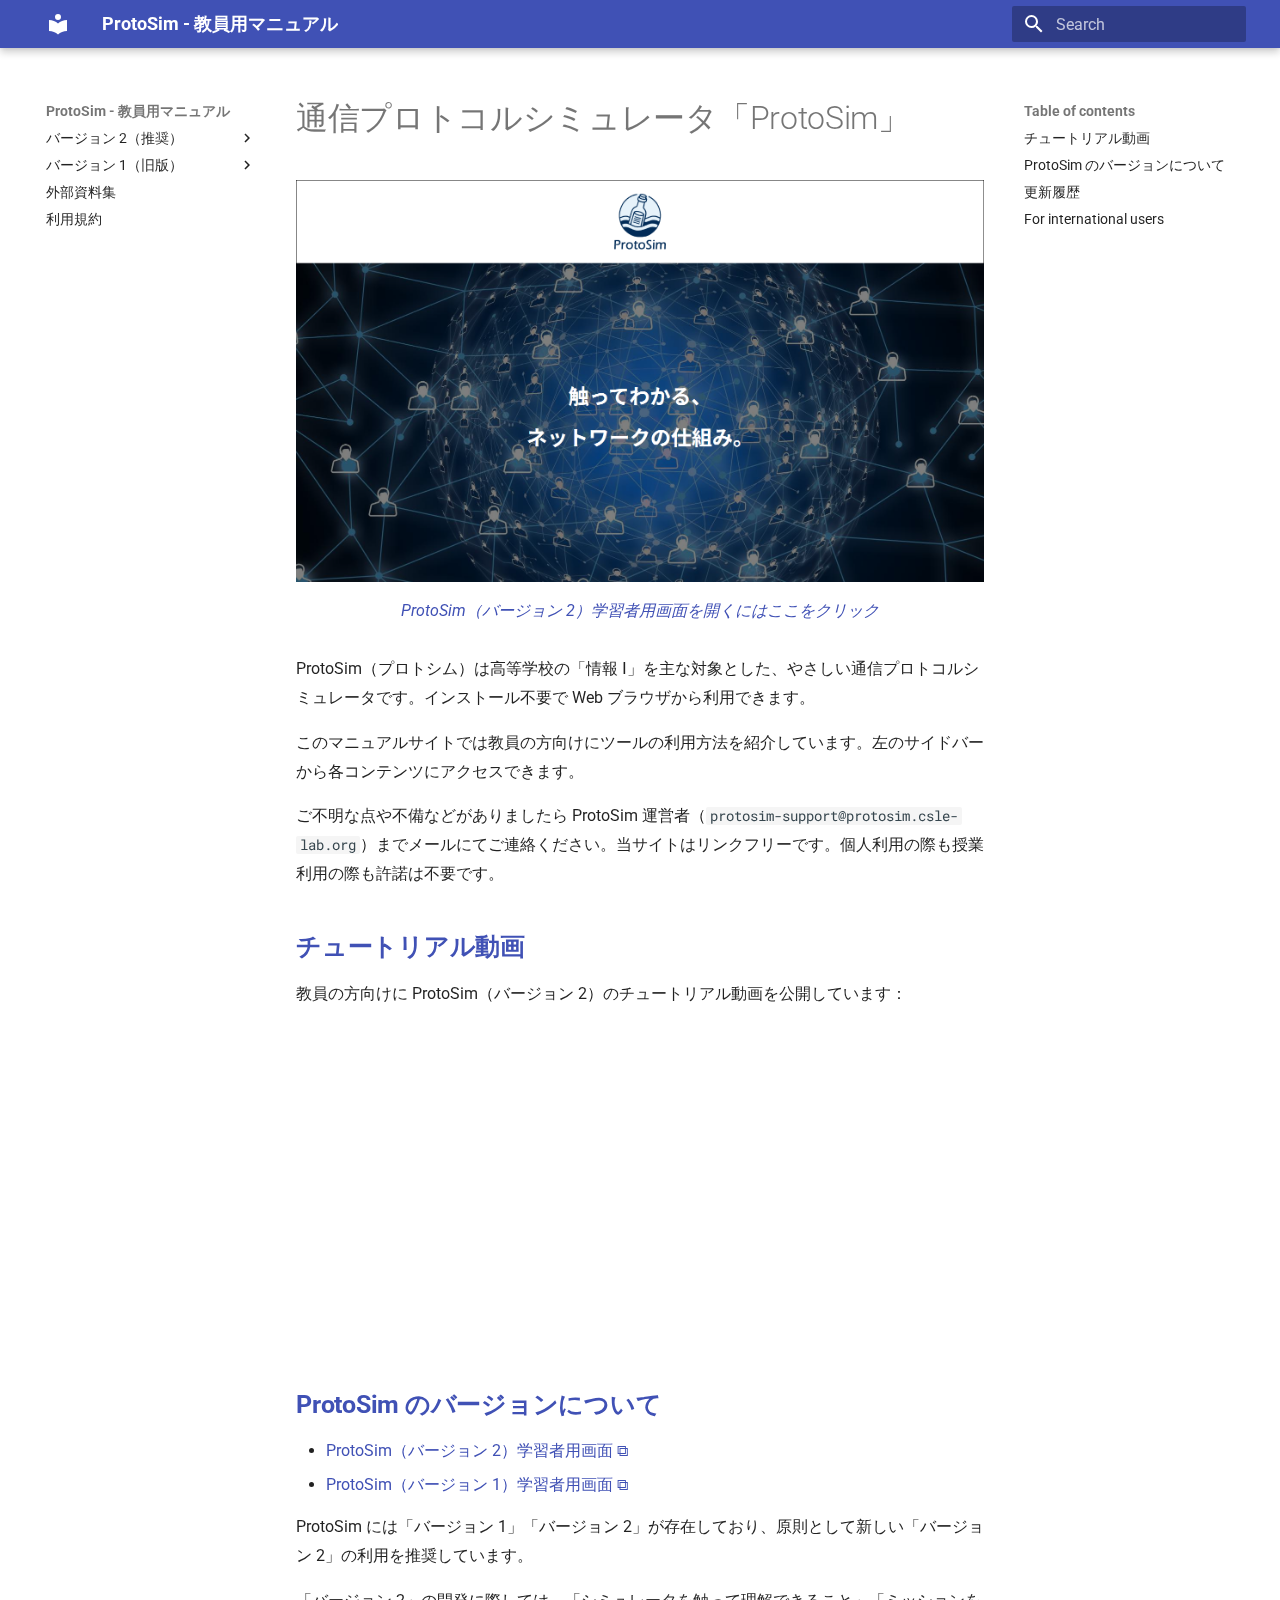
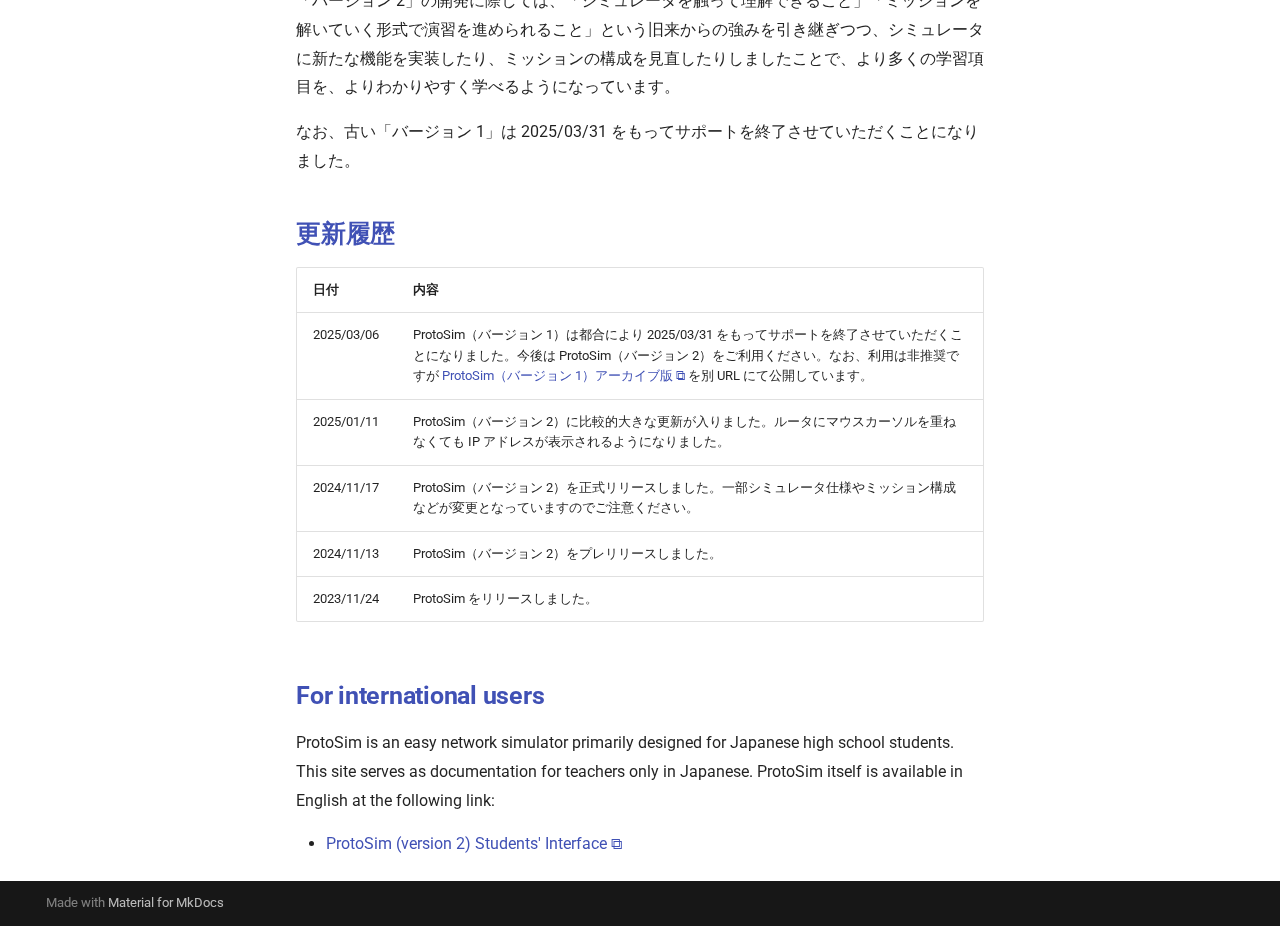
==== index.html @ 4dfe9c63 "deploy: 3a250bc74077a97621abd88cabe1402d2c75d0f8" ====
<!doctype html>
<html lang="en" class="no-js">
  <head>
    
      <meta charset="utf-8">
      <meta name="viewport" content="width=device-width,initial-scale=1">
      
      
      
      
      
      
      <link rel="icon" href="favicon.ico">
      <meta name="generator" content="mkdocs-1.6.1, mkdocs-material-9.6.7">
    
    
      
        <title>ProtoSim - 教員用マニュアル</title>
      
    
    
      <link rel="stylesheet" href="assets/stylesheets/main.8608ea7d.min.css">
      
      


    
    
      
    
    
      
        
        
        <link rel="preconnect" href="https://fonts.gstatic.com" crossorigin>
        <link rel="stylesheet" href="https://fonts.googleapis.com/css?family=Roboto:300,300i,400,400i,700,700i%7CRoboto+Mono:400,400i,700,700i&display=fallback">
        <style>:root{--md-text-font:"Roboto";--md-code-font:"Roboto Mono"}</style>
      
    
    
      <link rel="stylesheet" href="css/extra.css">
    
    <script>__md_scope=new URL(".",location),__md_hash=e=>[...e].reduce(((e,_)=>(e<<5)-e+_.charCodeAt(0)),0),__md_get=(e,_=localStorage,t=__md_scope)=>JSON.parse(_.getItem(t.pathname+"."+e)),__md_set=(e,_,t=localStorage,a=__md_scope)=>{try{t.setItem(a.pathname+"."+e,JSON.stringify(_))}catch(e){}}</script>
    
      
  


  
  

<script id="__analytics">function __md_analytics(){function e(){dataLayer.push(arguments)}window.dataLayer=window.dataLayer||[],e("js",new Date),e("config","G-8679316902"),document.addEventListener("DOMContentLoaded",(function(){document.forms.search&&document.forms.search.query.addEventListener("blur",(function(){this.value&&e("event","search",{search_term:this.value})}));document$.subscribe((function(){var t=document.forms.feedback;if(void 0!==t)for(var a of t.querySelectorAll("[type=submit]"))a.addEventListener("click",(function(a){a.preventDefault();var n=document.location.pathname,d=this.getAttribute("data-md-value");e("event","feedback",{page:n,data:d}),t.firstElementChild.disabled=!0;var r=t.querySelector(".md-feedback__note [data-md-value='"+d+"']");r&&(r.hidden=!1)})),t.hidden=!1})),location$.subscribe((function(t){e("config","G-8679316902",{page_path:t.pathname})}))}));var t=document.createElement("script");t.async=!0,t.src="https://www.googletagmanager.com/gtag/js?id=G-8679316902",document.getElementById("__analytics").insertAdjacentElement("afterEnd",t)}</script>
  
    <script>"undefined"!=typeof __md_analytics&&__md_analytics()</script>
  

    
    
    
  </head>
  
  
    <body dir="ltr">
  
    
    <input class="md-toggle" data-md-toggle="drawer" type="checkbox" id="__drawer" autocomplete="off">
    <input class="md-toggle" data-md-toggle="search" type="checkbox" id="__search" autocomplete="off">
    <label class="md-overlay" for="__drawer"></label>
    <div data-md-component="skip">
      
        
        <a href="#protosim" class="md-skip">
          Skip to content
        </a>
      
    </div>
    <div data-md-component="announce">
      
    </div>
    
    
      

  

<header class="md-header md-header--shadow" data-md-component="header">
  <nav class="md-header__inner md-grid" aria-label="Header">
    <a href="." title="ProtoSim - 教員用マニュアル" class="md-header__button md-logo" aria-label="ProtoSim - 教員用マニュアル" data-md-component="logo">
      
  
  <svg xmlns="http://www.w3.org/2000/svg" viewBox="0 0 24 24"><path d="M12 8a3 3 0 0 0 3-3 3 3 0 0 0-3-3 3 3 0 0 0-3 3 3 3 0 0 0 3 3m0 3.54C9.64 9.35 6.5 8 3 8v11c3.5 0 6.64 1.35 9 3.54 2.36-2.19 5.5-3.54 9-3.54V8c-3.5 0-6.64 1.35-9 3.54"/></svg>

    </a>
    <label class="md-header__button md-icon" for="__drawer">
      
      <svg xmlns="http://www.w3.org/2000/svg" viewBox="0 0 24 24"><path d="M3 6h18v2H3zm0 5h18v2H3zm0 5h18v2H3z"/></svg>
    </label>
    <div class="md-header__title" data-md-component="header-title">
      <div class="md-header__ellipsis">
        <div class="md-header__topic">
          <span class="md-ellipsis">
            ProtoSim - 教員用マニュアル
          </span>
        </div>
        <div class="md-header__topic" data-md-component="header-topic">
          <span class="md-ellipsis">
            
              通信プロトコルシミュレータ「ProtoSim」
            
          </span>
        </div>
      </div>
    </div>
    
    
      <script>var palette=__md_get("__palette");if(palette&&palette.color){if("(prefers-color-scheme)"===palette.color.media){var media=matchMedia("(prefers-color-scheme: light)"),input=document.querySelector(media.matches?"[data-md-color-media='(prefers-color-scheme: light)']":"[data-md-color-media='(prefers-color-scheme: dark)']");palette.color.media=input.getAttribute("data-md-color-media"),palette.color.scheme=input.getAttribute("data-md-color-scheme"),palette.color.primary=input.getAttribute("data-md-color-primary"),palette.color.accent=input.getAttribute("data-md-color-accent")}for(var[key,value]of Object.entries(palette.color))document.body.setAttribute("data-md-color-"+key,value)}</script>
    
    
    
      <label class="md-header__button md-icon" for="__search">
        
        <svg xmlns="http://www.w3.org/2000/svg" viewBox="0 0 24 24"><path d="M9.5 3A6.5 6.5 0 0 1 16 9.5c0 1.61-.59 3.09-1.56 4.23l.27.27h.79l5 5-1.5 1.5-5-5v-.79l-.27-.27A6.52 6.52 0 0 1 9.5 16 6.5 6.5 0 0 1 3 9.5 6.5 6.5 0 0 1 9.5 3m0 2C7 5 5 7 5 9.5S7 14 9.5 14 14 12 14 9.5 12 5 9.5 5"/></svg>
      </label>
      <div class="md-search" data-md-component="search" role="dialog">
  <label class="md-search__overlay" for="__search"></label>
  <div class="md-search__inner" role="search">
    <form class="md-search__form" name="search">
      <input type="text" class="md-search__input" name="query" aria-label="Search" placeholder="Search" autocapitalize="off" autocorrect="off" autocomplete="off" spellcheck="false" data-md-component="search-query" required>
      <label class="md-search__icon md-icon" for="__search">
        
        <svg xmlns="http://www.w3.org/2000/svg" viewBox="0 0 24 24"><path d="M9.5 3A6.5 6.5 0 0 1 16 9.5c0 1.61-.59 3.09-1.56 4.23l.27.27h.79l5 5-1.5 1.5-5-5v-.79l-.27-.27A6.52 6.52 0 0 1 9.5 16 6.5 6.5 0 0 1 3 9.5 6.5 6.5 0 0 1 9.5 3m0 2C7 5 5 7 5 9.5S7 14 9.5 14 14 12 14 9.5 12 5 9.5 5"/></svg>
        
        <svg xmlns="http://www.w3.org/2000/svg" viewBox="0 0 24 24"><path d="M20 11v2H8l5.5 5.5-1.42 1.42L4.16 12l7.92-7.92L13.5 5.5 8 11z"/></svg>
      </label>
      <nav class="md-search__options" aria-label="Search">
        
        <button type="reset" class="md-search__icon md-icon" title="Clear" aria-label="Clear" tabindex="-1">
          
          <svg xmlns="http://www.w3.org/2000/svg" viewBox="0 0 24 24"><path d="M19 6.41 17.59 5 12 10.59 6.41 5 5 6.41 10.59 12 5 17.59 6.41 19 12 13.41 17.59 19 19 17.59 13.41 12z"/></svg>
        </button>
      </nav>
      
    </form>
    <div class="md-search__output">
      <div class="md-search__scrollwrap" tabindex="0" data-md-scrollfix>
        <div class="md-search-result" data-md-component="search-result">
          <div class="md-search-result__meta">
            Initializing search
          </div>
          <ol class="md-search-result__list" role="presentation"></ol>
        </div>
      </div>
    </div>
  </div>
</div>
    
    
  </nav>
  
</header>
    
    <div class="md-container" data-md-component="container">
      
      
        
          
        
      
      <main class="md-main" data-md-component="main">
        <div class="md-main__inner md-grid">
          
            
              
              <div class="md-sidebar md-sidebar--primary" data-md-component="sidebar" data-md-type="navigation" >
                <div class="md-sidebar__scrollwrap">
                  <div class="md-sidebar__inner">
                    



<nav class="md-nav md-nav--primary" aria-label="Navigation" data-md-level="0">
  <label class="md-nav__title" for="__drawer">
    <a href="." title="ProtoSim - 教員用マニュアル" class="md-nav__button md-logo" aria-label="ProtoSim - 教員用マニュアル" data-md-component="logo">
      
  
  <svg xmlns="http://www.w3.org/2000/svg" viewBox="0 0 24 24"><path d="M12 8a3 3 0 0 0 3-3 3 3 0 0 0-3-3 3 3 0 0 0-3 3 3 3 0 0 0 3 3m0 3.54C9.64 9.35 6.5 8 3 8v11c3.5 0 6.64 1.35 9 3.54 2.36-2.19 5.5-3.54 9-3.54V8c-3.5 0-6.64 1.35-9 3.54"/></svg>

    </a>
    ProtoSim - 教員用マニュアル
  </label>
  
  <ul class="md-nav__list" data-md-scrollfix>
    
      
      
  
  
  
  
    
    
    
    
    <li class="md-nav__item md-nav__item--nested">
      
        
        
        <input class="md-nav__toggle md-toggle " type="checkbox" id="__nav_1" >
        
          
          <label class="md-nav__link" for="__nav_1" id="__nav_1_label" tabindex="0">
            
  
  <span class="md-ellipsis">
    バージョン 2（推奨）
    
  </span>
  

            <span class="md-nav__icon md-icon"></span>
          </label>
        
        <nav class="md-nav" data-md-level="1" aria-labelledby="__nav_1_label" aria-expanded="false">
          <label class="md-nav__title" for="__nav_1">
            <span class="md-nav__icon md-icon"></span>
            バージョン 2（推奨）
          </label>
          <ul class="md-nav__list" data-md-scrollfix>
            
              
                
  
  
  
  
    <li class="md-nav__item">
      <a href="v2/overall/" class="md-nav__link">
        
  
  <span class="md-ellipsis">
    ProtoSim（バージョン 2）とは
    
  </span>
  

      </a>
    </li>
  

              
            
              
                
  
  
  
  
    <li class="md-nav__item">
      <a href="v2/model/" class="md-nav__link">
        
  
  <span class="md-ellipsis">
    授業モデル
    
  </span>
  

      </a>
    </li>
  

              
            
              
                
  
  
  
  
    <li class="md-nav__item">
      <a href="v2/tutorial-all/" class="md-nav__link">
        
  
  <span class="md-ellipsis">
    「完全版」
    
  </span>
  

      </a>
    </li>
  

              
            
              
                
  
  
  
  
    <li class="md-nav__item">
      <a href="v2/tutorial-additional/" class="md-nav__link">
        
  
  <span class="md-ellipsis">
    「完全版 <追加ミッション>」
    
  </span>
  

      </a>
    </li>
  

              
            
          </ul>
        </nav>
      
    </li>
  

    
      
      
  
  
  
  
    
    
    
    
    <li class="md-nav__item md-nav__item--nested">
      
        
        
        <input class="md-nav__toggle md-toggle " type="checkbox" id="__nav_2" >
        
          
          <label class="md-nav__link" for="__nav_2" id="__nav_2_label" tabindex="0">
            
  
  <span class="md-ellipsis">
    バージョン 1（旧版）
    
  </span>
  

            <span class="md-nav__icon md-icon"></span>
          </label>
        
        <nav class="md-nav" data-md-level="1" aria-labelledby="__nav_2_label" aria-expanded="false">
          <label class="md-nav__title" for="__nav_2">
            <span class="md-nav__icon md-icon"></span>
            バージョン 1（旧版）
          </label>
          <ul class="md-nav__list" data-md-scrollfix>
            
              
                
  
  
  
  
    <li class="md-nav__item">
      <a href="tutorial/" class="md-nav__link">
        
  
  <span class="md-ellipsis">
    教材の構成
    
  </span>
  

      </a>
    </li>
  

              
            
              
                
  
  
  
  
    <li class="md-nav__item">
      <a href="tutorial-basic/" class="md-nav__link">
        
  
  <span class="md-ellipsis">
    基礎編
    
  </span>
  

      </a>
    </li>
  

              
            
              
                
  
  
  
  
    <li class="md-nav__item">
      <a href="tutorial-advanced/" class="md-nav__link">
        
  
  <span class="md-ellipsis">
    発展編
    
  </span>
  

      </a>
    </li>
  

              
            
          </ul>
        </nav>
      
    </li>
  

    
      
      
  
  
  
  
    <li class="md-nav__item">
      <a href="external-materials/" class="md-nav__link">
        
  
  <span class="md-ellipsis">
    外部資料集
    
  </span>
  

      </a>
    </li>
  

    
      
      
  
  
  
  
    <li class="md-nav__item">
      <a href="terms-of-service/" class="md-nav__link">
        
  
  <span class="md-ellipsis">
    利用規約
    
  </span>
  

      </a>
    </li>
  

    
  </ul>
</nav>
                  </div>
                </div>
              </div>
            
            
              
              <div class="md-sidebar md-sidebar--secondary" data-md-component="sidebar" data-md-type="toc" >
                <div class="md-sidebar__scrollwrap">
                  <div class="md-sidebar__inner">
                    

<nav class="md-nav md-nav--secondary" aria-label="Table of contents">
  
  
  
    
  
  
    <label class="md-nav__title" for="__toc">
      <span class="md-nav__icon md-icon"></span>
      Table of contents
    </label>
    <ul class="md-nav__list" data-md-component="toc" data-md-scrollfix>
      
        <li class="md-nav__item">
  <a href="#_1" class="md-nav__link">
    <span class="md-ellipsis">
      チュートリアル動画
    </span>
  </a>
  
</li>
      
        <li class="md-nav__item">
  <a href="#protosim_1" class="md-nav__link">
    <span class="md-ellipsis">
      ProtoSim のバージョンについて
    </span>
  </a>
  
</li>
      
        <li class="md-nav__item">
  <a href="#_2" class="md-nav__link">
    <span class="md-ellipsis">
      更新履歴
    </span>
  </a>
  
</li>
      
        <li class="md-nav__item">
  <a href="#for-international-users" class="md-nav__link">
    <span class="md-ellipsis">
      For international users
    </span>
  </a>
  
</li>
      
    </ul>
  
</nav>
                  </div>
                </div>
              </div>
            
          
          
            <div class="md-content" data-md-component="content">
              <article class="md-content__inner md-typeset">
                
                  



<h1 id="protosim">通信プロトコルシミュレータ「ProtoSim」</h1>
<p><a href="https://v2.protosim.csle-lab.org" target="_blank">
    <figure markdown="span">
        <img alt="触ってわかる、ネットワークの仕組み。" src="/images/v2/top.png" />
        <figcaption>ProtoSim（バージョン 2）学習者用画面を開くにはここをクリック</figcaption>
    </figure>
</a></p>
<p>ProtoSim（プロトシム）は高等学校の「情報 Ⅰ」を主な対象とした、やさしい通信プロトコルシミュレータです。インストール不要で Web ブラウザから利用できます。</p>
<p>このマニュアルサイトでは教員の方向けにツールの利用方法を紹介しています。左のサイドバーから各コンテンツにアクセスできます。</p>
<p>ご不明な点や不備などがありましたら ProtoSim 運営者（<code>protosim-support@protosim.csle-lab.org</code>）までメールにてご連絡ください。当サイトはリンクフリーです。個人利用の際も授業利用の際も許諾は不要です。</p>
<h2 id="_1">チュートリアル動画</h2>
<p>教員の方向けに ProtoSim（バージョン 2）のチュートリアル動画を公開しています：</p>
<iframe width="560" height="315" src="https://www.youtube.com/embed/xz-ojAP8Ts0?si=MTpyHWYqEkpvbA5K" title="YouTube video player" frameborder="0" allow="accelerometer; autoplay; clipboard-write; encrypted-media; gyroscope; picture-in-picture; web-share" referrerpolicy="strict-origin-when-cross-origin" allowfullscreen></iframe>

<h2 id="protosim_1">ProtoSim のバージョンについて</h2>
<ul>
<li><a href="https://v2.protosim.csle-lab.org" target="_blank">ProtoSim（バージョン 2）学習者用画面 ⧉</a></li>
<li><a href="https://protosim.csle-lab.org/protosim/" target="_blank">ProtoSim（バージョン 1）学習者用画面 ⧉</a></li>
</ul>
<p>ProtoSim には「バージョン 1」「バージョン 2」が存在しており、原則として新しい「バージョン 2」の利用を推奨しています。</p>
<p>「バージョン 2」の開発に際しては、「シミュレータを触って理解できること」「ミッションを解いていく形式で演習を進められること」という旧来からの強みを引き継ぎつつ、シミュレータに新たな機能を実装したり、ミッションの構成を見直したりしましたことで、より多くの学習項目を、よりわかりやすく学べるようになっています。</p>
<p>なお、古い「バージョン 1」は 2025/03/31 をもってサポートを終了させていただくことになりました。</p>
<h2 id="_2">更新履歴</h2>
<table>
<thead>
<tr>
<th style="text-align: left;">日付</th>
<th style="text-align: left;">内容</th>
</tr>
</thead>
<tbody>
<tr>
<td style="text-align: left;">2025/03/06</td>
<td style="text-align: left;">ProtoSim（バージョン 1）は都合により 2025/03/31 をもってサポートを終了させていただくことになりました。今後は ProtoSim（バージョン 2）をご利用ください。なお、利用は非推奨ですが <a href="https://v1.protosim.csle-lab.org" target="_blank">ProtoSim（バージョン 1）アーカイブ版 ⧉</a> を別 URL にて公開しています。</td>
</tr>
<tr>
<td style="text-align: left;">2025/01/11</td>
<td style="text-align: left;">ProtoSim（バージョン 2）に比較的大きな更新が入りました。ルータにマウスカーソルを重ねなくても IP アドレスが表示されるようになりました。</td>
</tr>
<tr>
<td style="text-align: left;">2024/11/17</td>
<td style="text-align: left;">ProtoSim（バージョン 2）を正式リリースしました。一部シミュレータ仕様やミッション構成などが変更となっていますのでご注意ください。</td>
</tr>
<tr>
<td style="text-align: left;">2024/11/13</td>
<td style="text-align: left;">ProtoSim（バージョン 2）をプレリリースしました。</td>
</tr>
<tr>
<td style="text-align: left;">2023/11/24</td>
<td style="text-align: left;">ProtoSim をリリースしました。</td>
</tr>
</tbody>
</table>
<h2 id="for-international-users">For international users</h2>
<p>ProtoSim is an easy network simulator primarily designed for Japanese high school students. This site serves as documentation for teachers only in Japanese. ProtoSim itself is available in English at the following link:</p>
<ul>
<li><a href="https://v2.protosim.csle-lab.org" target="_blank">ProtoSim (version 2) Students' Interface ⧉</a></li>
</ul>









  




                
              </article>
            </div>
          
          
<script>var target=document.getElementById(location.hash.slice(1));target&&target.name&&(target.checked=target.name.startsWith("__tabbed_"))</script>
        </div>
        
      </main>
      
        <footer class="md-footer">
  
  <div class="md-footer-meta md-typeset">
    <div class="md-footer-meta__inner md-grid">
      <div class="md-copyright">
  
  
    Made with
    <a href="https://squidfunk.github.io/mkdocs-material/" target="_blank" rel="noopener">
      Material for MkDocs
    </a>
  
</div>
      
    </div>
  </div>
</footer>
      
    </div>
    <div class="md-dialog" data-md-component="dialog">
      <div class="md-dialog__inner md-typeset"></div>
    </div>
    
    
    <script id="__config" type="application/json">{"base": ".", "features": [], "search": "assets/javascripts/workers/search.f8cc74c7.min.js", "translations": {"clipboard.copied": "Copied to clipboard", "clipboard.copy": "Copy to clipboard", "search.result.more.one": "1 more on this page", "search.result.more.other": "# more on this page", "search.result.none": "No matching documents", "search.result.one": "1 matching document", "search.result.other": "# matching documents", "search.result.placeholder": "Type to start searching", "search.result.term.missing": "Missing", "select.version": "Select version"}}</script>
    
    
      <script src="assets/javascripts/bundle.c8b220af.min.js"></script>
      
    
  </body>
</html>
---- assets/stylesheets/main.8608ea7d.min.css ----
@charset "UTF-8";html{-webkit-text-size-adjust:none;-moz-text-size-adjust:none;text-size-adjust:none;box-sizing:border-box}*,:after,:before{box-sizing:inherit}@media (prefers-reduced-motion){*,:after,:before{transition:none!important}}body{margin:0}a,button,input,label{-webkit-tap-highlight-color:transparent}a{color:inherit;text-decoration:none}hr{border:0;box-sizing:initial;display:block;height:.05rem;overflow:visible;padding:0}small{font-size:80%}sub,sup{line-height:1em}img{border-style:none}table{border-collapse:initial;border-spacing:0}td,th{font-weight:400;vertical-align:top}button{background:#0000;border:0;font-family:inherit;font-size:inherit;margin:0;padding:0}input{border:0;outline:none}:root{--md-primary-fg-color:#4051b5;--md-primary-fg-color--light:#5d6cc0;--md-primary-fg-color--dark:#303fa1;--md-primary-bg-color:#fff;--md-primary-bg-color--light:#ffffffb3;--md-accent-fg-color:#526cfe;--md-accent-fg-color--transparent:#526cfe1a;--md-accent-bg-color:#fff;--md-accent-bg-color--light:#ffffffb3}[data-md-color-scheme=default]{color-scheme:light}[data-md-color-scheme=default] img[src$="#gh-dark-mode-only"],[data-md-color-scheme=default] img[src$="#only-dark"]{display:none}:root,[data-md-color-scheme=default]{--md-hue:225deg;--md-default-fg-color:#000000de;--md-default-fg-color--light:#0000008a;--md-default-fg-color--lighter:#00000052;--md-default-fg-color--lightest:#00000012;--md-default-bg-color:#fff;--md-default-bg-color--light:#ffffffb3;--md-default-bg-color--lighter:#ffffff4d;--md-default-bg-color--lightest:#ffffff1f;--md-code-fg-color:#36464e;--md-code-bg-color:#f5f5f5;--md-code-hl-color:#4287ff;--md-code-hl-color--light:#4287ff1a;--md-code-hl-number-color:#d52a2a;--md-code-hl-special-color:#db1457;--md-code-hl-function-color:#a846b9;--md-code-hl-constant-color:#6e59d9;--md-code-hl-keyword-color:#3f6ec6;--md-code-hl-string-color:#1c7d4d;--md-code-hl-name-color:var(--md-code-fg-color);--md-code-hl-operator-color:var(--md-default-fg-color--light);--md-code-hl-punctuation-color:var(--md-default-fg-color--light);--md-code-hl-comment-color:var(--md-default-fg-color--light);--md-code-hl-generic-color:var(--md-default-fg-color--light);--md-code-hl-variable-color:var(--md-default-fg-color--light);--md-typeset-color:var(--md-default-fg-color);--md-typeset-a-color:var(--md-primary-fg-color);--md-typeset-del-color:#f5503d26;--md-typeset-ins-color:#0bd57026;--md-typeset-kbd-color:#fafafa;--md-typeset-kbd-accent-color:#fff;--md-typeset-kbd-border-color:#b8b8b8;--md-typeset-mark-color:#ffff0080;--md-typeset-table-color:#0000001f;--md-typeset-table-color--light:rgba(0,0,0,.035);--md-admonition-fg-color:var(--md-default-fg-color);--md-admonition-bg-color:var(--md-default-bg-color);--md-warning-fg-color:#000000de;--md-warning-bg-color:#ff9;--md-footer-fg-color:#fff;--md-footer-fg-color--light:#ffffffb3;--md-footer-fg-color--lighter:#ffffff73;--md-footer-bg-color:#000000de;--md-footer-bg-color--dark:#00000052;--md-shadow-z1:0 0.2rem 0.5rem #0000000d,0 0 0.05rem #0000001a;--md-shadow-z2:0 0.2rem 0.5rem #0000001a,0 0 0.05rem #00000040;--md-shadow-z3:0 0.2rem 0.5rem #0003,0 0 0.05rem #00000059}.md-icon svg{fill:currentcolor;display:block;height:1.2rem;width:1.2rem}body{-webkit-font-smoothing:antialiased;-moz-osx-font-smoothing:grayscale;--md-text-font-family:var(--md-text-font,_),-apple-system,BlinkMacSystemFont,Helvetica,Arial,sans-serif;--md-code-font-family:var(--md-code-font,_),SFMono-Regular,Consolas,Menlo,monospace}aside,body,input{font-feature-settings:"kern","liga";color:var(--md-typeset-color);font-family:var(--md-text-font-family)}code,kbd,pre{font-feature-settings:"kern";font-family:var(--md-code-font-family)}:root{--md-typeset-table-sort-icon:url('data:image/svg+xml;charset=utf-8,<svg xmlns="http://www.w3.org/2000/svg" viewBox="0 0 24 24"><path d="m18 21-4-4h3V7h-3l4-4 4 4h-3v10h3M2 19v-2h10v2M2 13v-2h7v2M2 7V5h4v2z"/></svg>');--md-typeset-table-sort-icon--asc:url('data:image/svg+xml;charset=utf-8,<svg xmlns="http://www.w3.org/2000/svg" viewBox="0 0 24 24"><path d="M19 17h3l-4 4-4-4h3V3h2M2 17h10v2H2M6 5v2H2V5m0 6h7v2H2z"/></svg>');--md-typeset-table-sort-icon--desc:url('data:image/svg+xml;charset=utf-8,<svg xmlns="http://www.w3.org/2000/svg" viewBox="0 0 24 24"><path d="M19 7h3l-4-4-4 4h3v14h2M2 17h10v2H2M6 5v2H2V5m0 6h7v2H2z"/></svg>')}.md-typeset{-webkit-print-color-adjust:exact;color-adjust:exact;font-size:.8rem;line-height:1.6;overflow-wrap:break-word}@media print{.md-typeset{font-size:.68rem}}.md-typeset blockquote,.md-typeset dl,.md-typeset figure,.md-typeset ol,.md-typeset pre,.md-typeset ul{margin-bottom:1em;margin-top:1em}.md-typeset h1{color:var(--md-default-fg-color--light);font-size:2em;line-height:1.3;margin:0 0 1.25em}.md-typeset h1,.md-typeset h2{font-weight:300;letter-spacing:-.01em}.md-typeset h2{font-size:1.5625em;line-height:1.4;margin:1.6em 0 .64em}.md-typeset h3{font-size:1.25em;font-weight:400;letter-spacing:-.01em;line-height:1.5;margin:1.6em 0 .8em}.md-typeset h2+h3{margin-top:.8em}.md-typeset h4{font-weight:700;letter-spacing:-.01em;margin:1em 0}.md-typeset h5,.md-typeset h6{color:var(--md-default-fg-color--light);font-size:.8em;font-weight:700;letter-spacing:-.01em;margin:1.25em 0}.md-typeset h5{text-transform:uppercase}.md-typeset h5 code{text-transform:none}.md-typeset hr{border-bottom:.05rem solid var(--md-default-fg-color--lightest);display:flow-root;margin:1.5em 0}.md-typeset a{color:var(--md-typeset-a-color);word-break:break-word}.md-typeset a,.md-typeset a:before{transition:color 125ms}.md-typeset a:focus,.md-typeset a:hover{color:var(--md-accent-fg-color)}.md-typeset a:focus code,.md-typeset a:hover code{background-color:var(--md-accent-fg-color--transparent)}.md-typeset a code{color:currentcolor;transition:background-color 125ms}.md-typeset a.focus-visible{outline-color:var(--md-accent-fg-color);outline-offset:.2rem}.md-typeset code,.md-typeset kbd,.md-typeset pre{color:var(--md-code-fg-color);direction:ltr;font-variant-ligatures:none}@media print{.md-typeset code,.md-typeset kbd,.md-typeset pre{white-space:pre-wrap}}.md-typeset code{background-color:var(--md-code-bg-color);border-radius:.1rem;-webkit-box-decoration-break:clone;box-decoration-break:clone;font-size:.85em;padding:0 .2941176471em;word-break:break-word}.md-typeset code:not(.focus-visible){-webkit-tap-highlight-color:transparent;outline:none}.md-typeset pre{display:flow-root;line-height:1.4;position:relative}.md-typeset pre>code{-webkit-box-decoration-break:slice;box-decoration-break:slice;box-shadow:none;display:block;margin:0;outline-color:var(--md-accent-fg-color);overflow:auto;padding:.7720588235em 1.1764705882em;scrollbar-color:var(--md-default-fg-color--lighter) #0000;scrollbar-width:thin;touch-action:auto;word-break:normal}.md-typeset pre>code:hover{scrollbar-color:var(--md-accent-fg-color) #0000}.md-typeset pre>code::-webkit-scrollbar{height:.2rem;width:.2rem}.md-typeset pre>code::-webkit-scrollbar-thumb{background-color:var(--md-default-fg-color--lighter)}.md-typeset pre>code::-webkit-scrollbar-thumb:hover{background-color:var(--md-accent-fg-color)}.md-typeset kbd{background-color:var(--md-typeset-kbd-color);border-radius:.1rem;box-shadow:0 .1rem 0 .05rem var(--md-typeset-kbd-border-color),0 .1rem 0 var(--md-typeset-kbd-border-color),0 -.1rem .2rem var(--md-typeset-kbd-accent-color) inset;color:var(--md-default-fg-color);display:inline-block;font-size:.75em;padding:0 .6666666667em;vertical-align:text-top;word-break:break-word}.md-typeset mark{background-color:var(--md-typeset-mark-color);-webkit-box-decoration-break:clone;box-decoration-break:clone;color:inherit;word-break:break-word}.md-typeset abbr{border-bottom:.05rem dotted var(--md-default-fg-color--light);cursor:help;text-decoration:none}.md-typeset small{opacity:.75}[dir=ltr] .md-typeset sub,[dir=ltr] .md-typeset sup{margin-left:.078125em}[dir=rtl] .md-typeset sub,[dir=rtl] .md-typeset sup{margin-right:.078125em}[dir=ltr] .md-typeset blockquote{padding-left:.6rem}[dir=rtl] .md-typeset blockquote{padding-right:.6rem}[dir=ltr] .md-typeset blockquote{border-left:.2rem solid var(--md-default-fg-color--lighter)}[dir=rtl] .md-typeset blockquote{border-right:.2rem solid var(--md-default-fg-color--lighter)}.md-typeset blockquote{color:var(--md-default-fg-color--light);margin-left:0;margin-right:0}.md-typeset ul{list-style-type:disc}.md-typeset ul[type]{list-style-type:revert-layer}[dir=ltr] .md-typeset ol,[dir=ltr] .md-typeset ul{margin-left:.625em}[dir=rtl] .md-typeset ol,[dir=rtl] .md-typeset ul{margin-right:.625em}.md-typeset ol,.md-typeset ul{padding:0}.md-typeset ol:not([hidden]),.md-typeset ul:not([hidden]){display:flow-root}.md-typeset ol ol,.md-typeset ul ol{list-style-type:lower-alpha}.md-typeset ol ol ol,.md-typeset ul ol ol{list-style-type:lower-roman}.md-typeset ol ol ol ol,.md-typeset ul ol ol ol{list-style-type:upper-alpha}.md-typeset ol ol ol ol ol,.md-typeset ul ol ol ol ol{list-style-type:upper-roman}.md-typeset ol[type],.md-typeset ul[type]{list-style-type:revert-layer}[dir=ltr] .md-typeset ol li,[dir=ltr] .md-typeset ul li{margin-left:1.25em}[dir=rtl] .md-typeset ol li,[dir=rtl] .md-typeset ul li{margin-right:1.25em}.md-typeset ol li,.md-typeset ul li{margin-bottom:.5em}.md-typeset ol li blockquote,.md-typeset ol li p,.md-typeset ul li blockquote,.md-typeset ul li p{margin:.5em 0}.md-typeset ol li:last-child,.md-typeset ul li:last-child{margin-bottom:0}[dir=ltr] .md-typeset ol li ol,[dir=ltr] .md-typeset ol li ul,[dir=ltr] .md-typeset ul li ol,[dir=ltr] .md-typeset ul li ul{margin-left:.625em}[dir=rtl] .md-typeset ol li ol,[dir=rtl] .md-typeset ol li ul,[dir=rtl] .md-typeset ul li ol,[dir=rtl] .md-typeset ul li ul{margin-right:.625em}.md-typeset ol li ol,.md-typeset ol li ul,.md-typeset ul li ol,.md-typeset ul li ul{margin-bottom:.5em;margin-top:.5em}[dir=ltr] .md-typeset dd{margin-left:1.875em}[dir=rtl] .md-typeset dd{margin-right:1.875em}.md-typeset dd{margin-bottom:1.5em;margin-top:1em}.md-typeset img,.md-typeset svg,.md-typeset video{height:auto;max-width:100%}.md-typeset img[align=left]{margin:1em 1em 1em 0}.md-typeset img[align=right]{margin:1em 0 1em 1em}.md-typeset img[align]:only-child{margin-top:0}.md-typeset figure{display:flow-root;margin:1em auto;max-width:100%;text-align:center;width:-moz-fit-content;width:fit-content}.md-typeset figure img{display:block;margin:0 auto}.md-typeset figcaption{font-style:italic;margin:1em auto;max-width:24rem}.md-typeset iframe{max-width:100%}.md-typeset table:not([class]){background-color:var(--md-default-bg-color);border:.05rem solid var(--md-typeset-table-color);border-radius:.1rem;display:inline-block;font-size:.64rem;max-width:100%;overflow:auto;touch-action:auto}@media print{.md-typeset table:not([class]){display:table}}.md-typeset table:not([class])+*{margin-top:1.5em}.md-typeset table:not([class]) td>:first-child,.md-typeset table:not([class]) th>:first-child{margin-top:0}.md-typeset table:not([class]) td>:last-child,.md-typeset table:not([class]) th>:last-child{margin-bottom:0}.md-typeset table:not([class]) td:not([align]),.md-typeset table:not([class]) th:not([align]){text-align:left}[dir=rtl] .md-typeset table:not([class]) td:not([align]),[dir=rtl] .md-typeset table:not([class]) th:not([align]){text-align:right}.md-typeset table:not([class]) th{font-weight:700;min-width:5rem;padding:.9375em 1.25em;vertical-align:top}.md-typeset table:not([class]) td{border-top:.05rem solid var(--md-typeset-table-color);padding:.9375em 1.25em;vertical-align:top}.md-typeset table:not([class]) tbody tr{transition:background-color 125ms}.md-typeset table:not([class]) tbody tr:hover{background-color:var(--md-typeset-table-color--light);box-shadow:0 .05rem 0 var(--md-default-bg-color) inset}.md-typeset table:not([class]) a{word-break:normal}.md-typeset table th[role=columnheader]{cursor:pointer}[dir=ltr] .md-typeset table th[role=columnheader]:after{margin-left:.5em}[dir=rtl] .md-typeset table th[role=columnheader]:after{margin-right:.5em}.md-typeset table th[role=columnheader]:after{content:"";display:inline-block;height:1.2em;-webkit-mask-image:var(--md-typeset-table-sort-icon);mask-image:var(--md-typeset-table-sort-icon);-webkit-mask-repeat:no-repeat;mask-repeat:no-repeat;-webkit-mask-size:contain;mask-size:contain;transition:background-color 125ms;vertical-align:text-bottom;width:1.2em}.md-typeset table th[role=columnheader]:hover:after{background-color:var(--md-default-fg-color--lighter)}.md-typeset table th[role=columnheader][aria-sort=ascending]:after{background-color:var(--md-default-fg-color--light);-webkit-mask-image:var(--md-typeset-table-sort-icon--asc);mask-image:var(--md-typeset-table-sort-icon--asc)}.md-typeset table th[role=columnheader][aria-sort=descending]:after{background-color:var(--md-default-fg-color--light);-webkit-mask-image:var(--md-typeset-table-sort-icon--desc);mask-image:var(--md-typeset-table-sort-icon--desc)}.md-typeset__scrollwrap{margin:1em -.8rem;overflow-x:auto;touch-action:auto}.md-typeset__table{display:inline-block;margin-bottom:.5em;padding:0 .8rem}@media print{.md-typeset__table{display:block}}html .md-typeset__table table{display:table;margin:0;overflow:hidden;width:100%}@media screen and (max-width:44.984375em){.md-content__inner>pre{margin:1em -.8rem}.md-content__inner>pre code{border-radius:0}}.md-typeset .md-author{border-radius:100%;display:block;flex-shrink:0;height:1.6rem;overflow:hidden;position:relative;transition:color 125ms,transform 125ms;width:1.6rem}.md-typeset .md-author img{display:block}.md-typeset .md-author--more{background:var(--md-default-fg-color--lightest);color:var(--md-default-fg-color--lighter);font-size:.6rem;font-weight:700;line-height:1.6rem;text-align:center}.md-typeset .md-author--long{height:2.4rem;width:2.4rem}.md-typeset a.md-author{transform:scale(1)}.md-typeset a.md-author img{border-radius:100%;filter:grayscale(100%) opacity(75%);transition:filter 125ms}.md-typeset a.md-author:focus,.md-typeset a.md-author:hover{transform:scale(1.1);z-index:1}.md-typeset a.md-author:focus img,.md-typeset a.md-author:hover img{filter:grayscale(0)}.md-banner{background-color:var(--md-footer-bg-color);color:var(--md-footer-fg-color);overflow:auto}@media print{.md-banner{display:none}}.md-banner--warning{background-color:var(--md-warning-bg-color);color:var(--md-warning-fg-color)}.md-banner__inner{font-size:.7rem;margin:.6rem auto;padding:0 .8rem}[dir=ltr] .md-banner__button{float:right}[dir=rtl] .md-banner__button{float:left}.md-banner__button{color:inherit;cursor:pointer;transition:opacity .25s}.no-js .md-banner__button{display:none}.md-banner__button:hover{opacity:.7}html{font-size:125%;height:100%;overflow-x:hidden}@media screen and (min-width:100em){html{font-size:137.5%}}@media screen and (min-width:125em){html{font-size:150%}}body{background-color:var(--md-default-bg-color);display:flex;flex-direction:column;font-size:.5rem;min-height:100%;position:relative;width:100%}@media print{body{display:block}}@media screen and (max-width:59.984375em){body[data-md-scrolllock]{position:fixed}}.md-grid{margin-left:auto;margin-right:auto;max-width:61rem}.md-container{display:flex;flex-direction:column;flex-grow:1}@media print{.md-container{display:block}}.md-main{flex-grow:1}.md-main__inner{display:flex;height:100%;margin-top:1.5rem}.md-ellipsis{overflow:hidden;text-overflow:ellipsis}.md-toggle{display:none}.md-option{height:0;opacity:0;position:absolute;width:0}.md-option:checked+label:not([hidden]){display:block}.md-option.focus-visible+label{outline-color:var(--md-accent-fg-color);outline-style:auto}.md-skip{background-color:var(--md-default-fg-color);border-radius:.1rem;color:var(--md-default-bg-color);font-size:.64rem;margin:.5rem;opacity:0;outline-color:var(--md-accent-fg-color);padding:.3rem .5rem;position:fixed;transform:translateY(.4rem);z-index:-1}.md-skip:focus{opacity:1;transform:translateY(0);transition:transform .25s cubic-bezier(.4,0,.2,1),opacity 175ms 75ms;z-index:10}@page{margin:25mm}:root{--md-clipboard-icon:url('data:image/svg+xml;charset=utf-8,<svg xmlns="http://www.w3.org/2000/svg" viewBox="0 0 24 24"><path d="M19 21H8V7h11m0-2H8a2 2 0 0 0-2 2v14a2 2 0 0 0 2 2h11a2 2 0 0 0 2-2V7a2 2 0 0 0-2-2m-3-4H4a2 2 0 0 0-2 2v14h2V3h12z"/></svg>')}.md-clipboard{border-radius:.1rem;color:var(--md-default-fg-color--lightest);cursor:pointer;height:1.5em;outline-color:var(--md-accent-fg-color);outline-offset:.1rem;position:absolute;right:.5em;top:.5em;transition:color .25s;width:1.5em;z-index:1}@media print{.md-clipboard{display:none}}.md-clipboard:not(.focus-visible){-webkit-tap-highlight-color:transparent;outline:none}:hover>.md-clipboard{color:var(--md-default-fg-color--light)}.md-clipboard:focus,.md-clipboard:hover{color:var(--md-accent-fg-color)}.md-clipboard:after{background-color:currentcolor;content:"";display:block;height:1.125em;margin:0 auto;-webkit-mask-image:var(--md-clipboard-icon);mask-image:var(--md-clipboard-icon);-webkit-mask-position:center;mask-position:center;-webkit-mask-repeat:no-repeat;mask-repeat:no-repeat;-webkit-mask-size:contain;mask-size:contain;width:1.125em}.md-clipboard--inline{cursor:pointer}.md-clipboard--inline code{transition:color .25s,background-color .25s}.md-clipboard--inline:focus code,.md-clipboard--inline:hover code{background-color:var(--md-accent-fg-color--transparent);color:var(--md-accent-fg-color)}.md-typeset .md-code__content{display:grid}@keyframes consent{0%{opacity:0;transform:translateY(100%)}to{opacity:1;transform:translateY(0)}}@keyframes overlay{0%{opacity:0}to{opacity:1}}.md-consent__overlay{animation:overlay .25s both;-webkit-backdrop-filter:blur(.1rem);backdrop-filter:blur(.1rem);background-color:#0000008a;height:100%;opacity:1;position:fixed;top:0;width:100%;z-index:5}.md-consent__inner{animation:consent .5s cubic-bezier(.1,.7,.1,1) both;background-color:var(--md-default-bg-color);border:0;border-radius:.1rem;bottom:0;box-shadow:0 0 .2rem #0000001a,0 .2rem .4rem #0003;max-height:100%;overflow:auto;padding:0;position:fixed;width:100%;z-index:5}.md-consent__form{padding:.8rem}.md-consent__settings{display:none;margin:1em 0}input:checked+.md-consent__settings{display:block}.md-consent__controls{margin-bottom:.8rem}.md-typeset .md-consent__controls .md-button{display:inline}@media screen and (max-width:44.984375em){.md-typeset .md-consent__controls .md-button{display:block;margin-top:.4rem;text-align:center;width:100%}}.md-consent label{cursor:pointer}.md-content{flex-grow:1;min-width:0}.md-content__inner{margin:0 .8rem 1.2rem;padding-top:.6rem}@media screen and (min-width:76.25em){[dir=ltr] .md-sidebar--primary:not([hidden])~.md-content>.md-content__inner{margin-left:1.2rem}[dir=ltr] .md-sidebar--secondary:not([hidden])~.md-content>.md-content__inner,[dir=rtl] .md-sidebar--primary:not([hidden])~.md-content>.md-content__inner{margin-right:1.2rem}[dir=rtl] .md-sidebar--secondary:not([hidden])~.md-content>.md-content__inner{margin-left:1.2rem}}.md-content__inner:before{content:"";display:block;height:.4rem}.md-content__inner>:last-child{margin-bottom:0}[dir=ltr] .md-content__button{float:right}[dir=rtl] .md-content__button{float:left}[dir=ltr] .md-content__button{margin-left:.4rem}[dir=rtl] .md-content__button{margin-right:.4rem}.md-content__button{margin:.4rem 0;padding:0}@media print{.md-content__button{display:none}}.md-typeset .md-content__button{color:var(--md-default-fg-color--lighter)}.md-content__button svg{display:inline;vertical-align:top}[dir=rtl] .md-content__button svg{transform:scaleX(-1)}[dir=ltr] .md-dialog{right:.8rem}[dir=rtl] .md-dialog{left:.8rem}.md-dialog{background-color:var(--md-default-fg-color);border-radius:.1rem;bottom:.8rem;box-shadow:var(--md-shadow-z3);min-width:11.1rem;opacity:0;padding:.4rem .6rem;pointer-events:none;position:fixed;transform:translateY(100%);transition:transform 0ms .4s,opacity .4s;z-index:4}@media print{.md-dialog{display:none}}.md-dialog--active{opacity:1;pointer-events:auto;transform:translateY(0);transition:transform .4s cubic-bezier(.075,.85,.175,1),opacity .4s}.md-dialog__inner{color:var(--md-default-bg-color);font-size:.7rem}.md-feedback{margin:2em 0 1em;text-align:center}.md-feedback fieldset{border:none;margin:0;padding:0}.md-feedback__title{font-weight:700;margin:1em auto}.md-feedback__inner{position:relative}.md-feedback__list{display:flex;flex-wrap:wrap;place-content:baseline center;position:relative}.md-feedback__list:hover .md-icon:not(:disabled){color:var(--md-default-fg-color--lighter)}:disabled .md-feedback__list{min-height:1.8rem}.md-feedback__icon{color:var(--md-default-fg-color--light);cursor:pointer;flex-shrink:0;margin:0 .1rem;transition:color 125ms}.md-feedback__icon:not(:disabled).md-icon:hover{color:var(--md-accent-fg-color)}.md-feedback__icon:disabled{color:var(--md-default-fg-color--lightest);pointer-events:none}.md-feedback__note{opacity:0;position:relative;transform:translateY(.4rem);transition:transform .4s cubic-bezier(.1,.7,.1,1),opacity .15s}.md-feedback__note>*{margin:0 auto;max-width:16rem}:disabled .md-feedback__note{opacity:1;transform:translateY(0)}@media print{.md-feedback{display:none}}.md-footer{background-color:var(--md-footer-bg-color);color:var(--md-footer-fg-color)}@media print{.md-footer{display:none}}.md-footer__inner{justify-content:space-between;overflow:auto;padding:.2rem}.md-footer__inner:not([hidden]){display:flex}.md-footer__link{align-items:end;display:flex;flex-grow:0.01;margin-bottom:.4rem;margin-top:1rem;max-width:100%;outline-color:var(--md-accent-fg-color);overflow:hidden;transition:opacity .25s}.md-footer__link:focus,.md-footer__link:hover{opacity:.7}[dir=rtl] .md-footer__link svg{transform:scaleX(-1)}@media screen and (max-width:44.984375em){.md-footer__link--prev{flex-shrink:0}.md-footer__link--prev .md-footer__title{display:none}}[dir=ltr] .md-footer__link--next{margin-left:auto}[dir=rtl] .md-footer__link--next{margin-right:auto}.md-footer__link--next{text-align:right}[dir=rtl] .md-footer__link--next{text-align:left}.md-footer__title{flex-grow:1;font-size:.9rem;margin-bottom:.7rem;max-width:calc(100% - 2.4rem);padding:0 1rem;white-space:nowrap}.md-footer__button{margin:.2rem;padding:.4rem}.md-footer__direction{font-size:.64rem;opacity:.7}.md-footer-meta{background-color:var(--md-footer-bg-color--dark)}.md-footer-meta__inner{display:flex;flex-wrap:wrap;justify-content:space-between;padding:.2rem}html .md-footer-meta.md-typeset a{color:var(--md-footer-fg-color--light)}html .md-footer-meta.md-typeset a:focus,html .md-footer-meta.md-typeset a:hover{color:var(--md-footer-fg-color)}.md-copyright{color:var(--md-footer-fg-color--lighter);font-size:.64rem;margin:auto .6rem;padding:.4rem 0;width:100%}@media screen and (min-width:45em){.md-copyright{width:auto}}.md-copyright__highlight{color:var(--md-footer-fg-color--light)}.md-social{display:inline-flex;gap:.2rem;margin:0 .4rem;padding:.2rem 0 .6rem}@media screen and (min-width:45em){.md-social{padding:.6rem 0}}.md-social__link{display:inline-block;height:1.6rem;text-align:center;width:1.6rem}.md-social__link:before{line-height:1.9}.md-social__link svg{fill:currentcolor;max-height:.8rem;vertical-align:-25%}.md-typeset .md-button{border:.1rem solid;border-radius:.1rem;color:var(--md-primary-fg-color);cursor:pointer;display:inline-block;font-weight:700;padding:.625em 2em;transition:color 125ms,background-color 125ms,border-color 125ms}.md-typeset .md-button--primary{background-color:var(--md-primary-fg-color);border-color:var(--md-primary-fg-color);color:var(--md-primary-bg-color)}.md-typeset .md-button:focus,.md-typeset .md-button:hover{background-color:var(--md-accent-fg-color);border-color:var(--md-accent-fg-color);color:var(--md-accent-bg-color)}[dir=ltr] .md-typeset .md-input{border-top-left-radius:.1rem}[dir=ltr] .md-typeset .md-input,[dir=rtl] .md-typeset .md-input{border-top-right-radius:.1rem}[dir=rtl] .md-typeset .md-input{border-top-left-radius:.1rem}.md-typeset .md-input{border-bottom:.1rem solid var(--md-default-fg-color--lighter);box-shadow:var(--md-shadow-z1);font-size:.8rem;height:1.8rem;padding:0 .6rem;transition:border .25s,box-shadow .25s}.md-typeset .md-input:focus,.md-typeset .md-input:hover{border-bottom-color:var(--md-accent-fg-color);box-shadow:var(--md-shadow-z2)}.md-typeset .md-input--stretch{width:100%}.md-header{background-color:var(--md-primary-fg-color);box-shadow:0 0 .2rem #0000,0 .2rem .4rem #0000;color:var(--md-primary-bg-color);display:block;left:0;position:sticky;right:0;top:0;z-index:4}@media print{.md-header{display:none}}.md-header[hidden]{transform:translateY(-100%);transition:transform .25s cubic-bezier(.8,0,.6,1),box-shadow .25s}.md-header--shadow{box-shadow:0 0 .2rem #0000001a,0 .2rem .4rem #0003;transition:transform .25s cubic-bezier(.1,.7,.1,1),box-shadow .25s}.md-header__inner{align-items:center;display:flex;padding:0 .2rem}.md-header__button{color:currentcolor;cursor:pointer;margin:.2rem;outline-color:var(--md-accent-fg-color);padding:.4rem;position:relative;transition:opacity .25s;vertical-align:middle;z-index:1}.md-header__button:hover{opacity:.7}.md-header__button:not([hidden]){display:inline-block}.md-header__button:not(.focus-visible){-webkit-tap-highlight-color:transparent;outline:none}.md-header__button.md-logo{margin:.2rem;padding:.4rem}@media screen and (max-width:76.234375em){.md-header__button.md-logo{display:none}}.md-header__button.md-logo img,.md-header__button.md-logo svg{fill:currentcolor;display:block;height:1.2rem;width:auto}@media screen and (min-width:60em){.md-header__button[for=__search]{display:none}}.no-js .md-header__button[for=__search]{display:none}[dir=rtl] .md-header__button[for=__search] svg{transform:scaleX(-1)}@media screen and (min-width:76.25em){.md-header__button[for=__drawer]{display:none}}.md-header__topic{display:flex;max-width:100%;position:absolute;transition:transform .4s cubic-bezier(.1,.7,.1,1),opacity .15s;white-space:nowrap}.md-header__topic+.md-header__topic{opacity:0;pointer-events:none;transform:translateX(1.25rem);transition:transform .4s cubic-bezier(1,.7,.1,.1),opacity .15s;z-index:-1}[dir=rtl] .md-header__topic+.md-header__topic{transform:translateX(-1.25rem)}.md-header__topic:first-child{font-weight:700}[dir=ltr] .md-header__title{margin-left:1rem;margin-right:.4rem}[dir=rtl] .md-header__title{margin-left:.4rem;margin-right:1rem}.md-header__title{flex-grow:1;font-size:.9rem;height:2.4rem;line-height:2.4rem}.md-header__title--active .md-header__topic{opacity:0;pointer-events:none;transform:translateX(-1.25rem);transition:transform .4s cubic-bezier(1,.7,.1,.1),opacity .15s;z-index:-1}[dir=rtl] .md-header__title--active .md-header__topic{transform:translateX(1.25rem)}.md-header__title--active .md-header__topic+.md-header__topic{opacity:1;pointer-events:auto;transform:translateX(0);transition:transform .4s cubic-bezier(.1,.7,.1,1),opacity .15s;z-index:0}.md-header__title>.md-header__ellipsis{height:100%;position:relative;width:100%}.md-header__option{display:flex;flex-shrink:0;max-width:100%;transition:max-width 0ms .25s,opacity .25s .25s;white-space:nowrap}[data-md-toggle=search]:checked~.md-header .md-header__option{max-width:0;opacity:0;transition:max-width 0ms,opacity 0ms}.md-header__option>input{bottom:0}.md-header__source{display:none}@media screen and (min-width:60em){[dir=ltr] .md-header__source{margin-left:1rem}[dir=rtl] .md-header__source{margin-right:1rem}.md-header__source{display:block;max-width:11.7rem;width:11.7rem}}@media screen and (min-width:76.25em){[dir=ltr] .md-header__source{margin-left:1.4rem}[dir=rtl] .md-header__source{margin-right:1.4rem}}.md-meta{color:var(--md-default-fg-color--light);font-size:.7rem;line-height:1.3}.md-meta__list{display:inline-flex;flex-wrap:wrap;list-style:none;margin:0;padding:0}.md-meta__item:not(:last-child):after{content:"·";margin-left:.2rem;margin-right:.2rem}.md-meta__link{color:var(--md-typeset-a-color)}.md-meta__link:focus,.md-meta__link:hover{color:var(--md-accent-fg-color)}.md-draft{background-color:#ff1744;border-radius:.125em;color:#fff;display:inline-block;font-weight:700;padding-left:.5714285714em;padding-right:.5714285714em}:root{--md-nav-icon--prev:url('data:image/svg+xml;charset=utf-8,<svg xmlns="http://www.w3.org/2000/svg" viewBox="0 0 24 24"><path d="M20 11v2H8l5.5 5.5-1.42 1.42L4.16 12l7.92-7.92L13.5 5.5 8 11z"/></svg>');--md-nav-icon--next:url('data:image/svg+xml;charset=utf-8,<svg xmlns="http://www.w3.org/2000/svg" viewBox="0 0 24 24"><path d="M8.59 16.58 13.17 12 8.59 7.41 10 6l6 6-6 6z"/></svg>');--md-toc-icon:url('data:image/svg+xml;charset=utf-8,<svg xmlns="http://www.w3.org/2000/svg" viewBox="0 0 24 24"><path d="M3 9h14V7H3zm0 4h14v-2H3zm0 4h14v-2H3zm16 0h2v-2h-2zm0-10v2h2V7zm0 6h2v-2h-2z"/></svg>')}.md-nav{font-size:.7rem;line-height:1.3}.md-nav__title{color:var(--md-default-fg-color--light);display:block;font-weight:700;overflow:hidden;padding:0 .6rem;text-overflow:ellipsis}.md-nav__title .md-nav__button{display:none}.md-nav__title .md-nav__button img{height:100%;width:auto}.md-nav__title .md-nav__button.md-logo img,.md-nav__title .md-nav__button.md-logo svg{fill:currentcolor;display:block;height:2.4rem;max-width:100%;object-fit:contain;width:auto}.md-nav__list{list-style:none;margin:0;padding:0}.md-nav__link{align-items:flex-start;display:flex;gap:.4rem;margin-top:.625em;scroll-snap-align:start;transition:color 125ms}.md-nav__link--passed{color:var(--md-default-fg-color--light)}.md-nav__item .md-nav__link--active,.md-nav__item .md-nav__link--active code{color:var(--md-typeset-a-color)}.md-nav__link .md-ellipsis{position:relative}[dir=ltr] .md-nav__link .md-icon:last-child{margin-left:auto}[dir=rtl] .md-nav__link .md-icon:last-child{margin-right:auto}.md-nav__link svg{fill:currentcolor;flex-shrink:0;height:1.3em;position:relative}.md-nav__link[for]:focus,.md-nav__link[for]:hover,.md-nav__link[href]:focus,.md-nav__link[href]:hover{color:var(--md-accent-fg-color);cursor:pointer}.md-nav__link.focus-visible{outline-color:var(--md-accent-fg-color);outline-offset:.2rem}.md-nav--primary .md-nav__link[for=__toc]{display:none}.md-nav--primary .md-nav__link[for=__toc] .md-icon:after{background-color:currentcolor;display:block;height:100%;-webkit-mask-image:var(--md-toc-icon);mask-image:var(--md-toc-icon);width:100%}.md-nav--primary .md-nav__link[for=__toc]~.md-nav{display:none}.md-nav__container>.md-nav__link{margin-top:0}.md-nav__container>.md-nav__link:first-child{flex-grow:1;min-width:0}.md-nav__icon{flex-shrink:0}.md-nav__source{display:none}@media screen and (max-width:76.234375em){.md-nav--primary,.md-nav--primary .md-nav{background-color:var(--md-default-bg-color);display:flex;flex-direction:column;height:100%;left:0;position:absolute;right:0;top:0;z-index:1}.md-nav--primary .md-nav__item,.md-nav--primary .md-nav__title{font-size:.8rem;line-height:1.5}.md-nav--primary .md-nav__title{background-color:var(--md-default-fg-color--lightest);color:var(--md-default-fg-color--light);cursor:pointer;height:5.6rem;line-height:2.4rem;padding:3rem .8rem .2rem;position:relative;white-space:nowrap}[dir=ltr] .md-nav--primary .md-nav__title .md-nav__icon{left:.4rem}[dir=rtl] .md-nav--primary .md-nav__title .md-nav__icon{right:.4rem}.md-nav--primary .md-nav__title .md-nav__icon{display:block;height:1.2rem;margin:.2rem;position:absolute;top:.4rem;width:1.2rem}.md-nav--primary .md-nav__title .md-nav__icon:after{background-color:currentcolor;content:"";display:block;height:100%;-webkit-mask-image:var(--md-nav-icon--prev);mask-image:var(--md-nav-icon--prev);-webkit-mask-position:center;mask-position:center;-webkit-mask-repeat:no-repeat;mask-repeat:no-repeat;-webkit-mask-size:contain;mask-size:contain;width:100%}.md-nav--primary .md-nav__title~.md-nav__list{background-color:var(--md-default-bg-color);box-shadow:0 .05rem 0 var(--md-default-fg-color--lightest) inset;overflow-y:auto;scroll-snap-type:y mandatory;touch-action:pan-y}.md-nav--primary .md-nav__title~.md-nav__list>:first-child{border-top:0}.md-nav--primary .md-nav__title[for=__drawer]{background-color:var(--md-primary-fg-color);color:var(--md-primary-bg-color);font-weight:700}.md-nav--primary .md-nav__title .md-logo{display:block;left:.2rem;margin:.2rem;padding:.4rem;position:absolute;right:.2rem;top:.2rem}.md-nav--primary .md-nav__list{flex:1}.md-nav--primary .md-nav__item{border-top:.05rem solid var(--md-default-fg-color--lightest)}.md-nav--primary .md-nav__item--active>.md-nav__link{color:var(--md-typeset-a-color)}.md-nav--primary .md-nav__item--active>.md-nav__link:focus,.md-nav--primary .md-nav__item--active>.md-nav__link:hover{color:var(--md-accent-fg-color)}.md-nav--primary .md-nav__link{margin-top:0;padding:.6rem .8rem}.md-nav--primary .md-nav__link svg{margin-top:.1em}.md-nav--primary .md-nav__link>.md-nav__link{padding:0}[dir=ltr] .md-nav--primary .md-nav__link .md-nav__icon{margin-right:-.2rem}[dir=rtl] .md-nav--primary .md-nav__link .md-nav__icon{margin-left:-.2rem}.md-nav--primary .md-nav__link .md-nav__icon{font-size:1.2rem;height:1.2rem;width:1.2rem}.md-nav--primary .md-nav__link .md-nav__icon:after{background-color:currentcolor;content:"";display:block;height:100%;-webkit-mask-image:var(--md-nav-icon--next);mask-image:var(--md-nav-icon--next);-webkit-mask-position:center;mask-position:center;-webkit-mask-repeat:no-repeat;mask-repeat:no-repeat;-webkit-mask-size:contain;mask-size:contain;width:100%}[dir=rtl] .md-nav--primary .md-nav__icon:after{transform:scale(-1)}.md-nav--primary .md-nav--secondary .md-nav{background-color:initial;position:static}[dir=ltr] .md-nav--primary .md-nav--secondary .md-nav .md-nav__link{padding-left:1.4rem}[dir=rtl] .md-nav--primary .md-nav--secondary .md-nav .md-nav__link{padding-right:1.4rem}[dir=ltr] .md-nav--primary .md-nav--secondary .md-nav .md-nav .md-nav__link{padding-left:2rem}[dir=rtl] .md-nav--primary .md-nav--secondary .md-nav .md-nav .md-nav__link{padding-right:2rem}[dir=ltr] .md-nav--primary .md-nav--secondary .md-nav .md-nav .md-nav .md-nav__link{padding-left:2.6rem}[dir=rtl] .md-nav--primary .md-nav--secondary .md-nav .md-nav .md-nav .md-nav__link{padding-right:2.6rem}[dir=ltr] .md-nav--primary .md-nav--secondary .md-nav .md-nav .md-nav .md-nav .md-nav__link{padding-left:3.2rem}[dir=rtl] .md-nav--primary .md-nav--secondary .md-nav .md-nav .md-nav .md-nav .md-nav__link{padding-right:3.2rem}.md-nav--secondary{background-color:initial}.md-nav__toggle~.md-nav{display:flex;opacity:0;transform:translateX(100%);transition:transform .25s cubic-bezier(.8,0,.6,1),opacity 125ms 50ms}[dir=rtl] .md-nav__toggle~.md-nav{transform:translateX(-100%)}.md-nav__toggle:checked~.md-nav{opacity:1;transform:translateX(0);transition:transform .25s cubic-bezier(.4,0,.2,1),opacity 125ms 125ms}.md-nav__toggle:checked~.md-nav>.md-nav__list{-webkit-backface-visibility:hidden;backface-visibility:hidden}}@media screen and (max-width:59.984375em){.md-nav--primary .md-nav__link[for=__toc]{display:flex}.md-nav--primary .md-nav__link[for=__toc] .md-icon:after{content:""}.md-nav--primary .md-nav__link[for=__toc]+.md-nav__link{display:none}.md-nav--primary .md-nav__link[for=__toc]~.md-nav{display:flex}.md-nav__source{background-color:var(--md-primary-fg-color--dark);color:var(--md-primary-bg-color);display:block;padding:0 .2rem}}@media screen and (min-width:60em) and (max-width:76.234375em){.md-nav--integrated .md-nav__link[for=__toc]{display:flex}.md-nav--integrated .md-nav__link[for=__toc] .md-icon:after{content:""}.md-nav--integrated .md-nav__link[for=__toc]+.md-nav__link{display:none}.md-nav--integrated .md-nav__link[for=__toc]~.md-nav{display:flex}}@media screen and (min-width:60em){.md-nav{margin-bottom:-.4rem}.md-nav--secondary .md-nav__title{background:var(--md-default-bg-color);box-shadow:0 0 .4rem .4rem var(--md-default-bg-color);position:sticky;top:0;z-index:1}.md-nav--secondary .md-nav__title[for=__toc]{scroll-snap-align:start}.md-nav--secondary .md-nav__title .md-nav__icon{display:none}[dir=ltr] .md-nav--secondary .md-nav__list{padding-left:.6rem}[dir=rtl] .md-nav--secondary .md-nav__list{padding-right:.6rem}.md-nav--secondary .md-nav__list{padding-bottom:.4rem}[dir=ltr] .md-nav--secondary .md-nav__item>.md-nav__link{margin-right:.4rem}[dir=rtl] .md-nav--secondary .md-nav__item>.md-nav__link{margin-left:.4rem}}@media screen and (min-width:76.25em){.md-nav{margin-bottom:-.4rem;transition:max-height .25s cubic-bezier(.86,0,.07,1)}.md-nav--primary .md-nav__title{background:var(--md-default-bg-color);box-shadow:0 0 .4rem .4rem var(--md-default-bg-color);position:sticky;top:0;z-index:1}.md-nav--primary .md-nav__title[for=__drawer]{scroll-snap-align:start}.md-nav--primary .md-nav__title .md-nav__icon{display:none}[dir=ltr] .md-nav--primary .md-nav__list{padding-left:.6rem}[dir=rtl] .md-nav--primary .md-nav__list{padding-right:.6rem}.md-nav--primary .md-nav__list{padding-bottom:.4rem}[dir=ltr] .md-nav--primary .md-nav__item>.md-nav__link{margin-right:.4rem}[dir=rtl] .md-nav--primary .md-nav__item>.md-nav__link{margin-left:.4rem}.md-nav__toggle~.md-nav{display:grid;grid-template-rows:minmax(.4rem,0fr);opacity:0;transition:grid-template-rows .25s cubic-bezier(.86,0,.07,1),opacity .25s,visibility 0ms .25s;visibility:collapse}.md-nav__toggle~.md-nav>.md-nav__list{overflow:hidden}.md-nav__toggle.md-toggle--indeterminate~.md-nav,.md-nav__toggle:checked~.md-nav{grid-template-rows:minmax(.4rem,1fr);opacity:1;transition:grid-template-rows .25s cubic-bezier(.86,0,.07,1),opacity .15s .1s,visibility 0ms;visibility:visible}.md-nav__toggle.md-toggle--indeterminate~.md-nav{transition:none}.md-nav__item--nested>.md-nav>.md-nav__title{display:none}.md-nav__item--section{display:block;margin:1.25em 0}.md-nav__item--section:last-child{margin-bottom:0}.md-nav__item--section>.md-nav__link{font-weight:700}.md-nav__item--section>.md-nav__link[for]{color:var(--md-default-fg-color--light)}.md-nav__item--section>.md-nav__link:not(.md-nav__container){pointer-events:none}.md-nav__item--section>.md-nav__link .md-icon,.md-nav__item--section>.md-nav__link>[for]{display:none}[dir=ltr] .md-nav__item--section>.md-nav{margin-left:-.6rem}[dir=rtl] .md-nav__item--section>.md-nav{margin-right:-.6rem}.md-nav__item--section>.md-nav{display:block;opacity:1;visibility:visible}.md-nav__item--section>.md-nav>.md-nav__list>.md-nav__item{padding:0}.md-nav__icon{border-radius:100%;height:.9rem;transition:background-color .25s;width:.9rem}.md-nav__icon:hover{background-color:var(--md-accent-fg-color--transparent)}.md-nav__icon:after{background-color:currentcolor;border-radius:100%;content:"";display:inline-block;height:100%;-webkit-mask-image:var(--md-nav-icon--next);mask-image:var(--md-nav-icon--next);-webkit-mask-position:center;mask-position:center;-webkit-mask-repeat:no-repeat;mask-repeat:no-repeat;-webkit-mask-size:contain;mask-size:contain;transition:transform .25s;vertical-align:-.1rem;width:100%}[dir=rtl] .md-nav__icon:after{transform:rotate(180deg)}.md-nav__item--nested .md-nav__toggle:checked~.md-nav__link .md-nav__icon:after,.md-nav__item--nested .md-toggle--indeterminate~.md-nav__link .md-nav__icon:after{transform:rotate(90deg)}.md-nav--lifted>.md-nav__list>.md-nav__item,.md-nav--lifted>.md-nav__title{display:none}.md-nav--lifted>.md-nav__list>.md-nav__item--active{display:block}.md-nav--lifted>.md-nav__list>.md-nav__item--active>.md-nav__link{background:var(--md-default-bg-color);box-shadow:0 0 .4rem .4rem var(--md-default-bg-color);margin-top:0;position:sticky;top:0;z-index:1}.md-nav--lifted>.md-nav__list>.md-nav__item--active>.md-nav__link:not(.md-nav__container){pointer-events:none}.md-nav--lifted>.md-nav__list>.md-nav__item--active.md-nav__item--section{margin:0}[dir=ltr] .md-nav--lifted>.md-nav__list>.md-nav__item>.md-nav:not(.md-nav--secondary){margin-left:-.6rem}[dir=rtl] .md-nav--lifted>.md-nav__list>.md-nav__item>.md-nav:not(.md-nav--secondary){margin-right:-.6rem}.md-nav--lifted>.md-nav__list>.md-nav__item>[for]{color:var(--md-default-fg-color--light)}.md-nav--lifted .md-nav[data-md-level="1"]{grid-template-rows:minmax(.4rem,1fr);opacity:1;visibility:visible}[dir=ltr] .md-nav--integrated>.md-nav__list>.md-nav__item--active .md-nav--secondary{border-left:.05rem solid var(--md-primary-fg-color)}[dir=rtl] .md-nav--integrated>.md-nav__list>.md-nav__item--active .md-nav--secondary{border-right:.05rem solid var(--md-primary-fg-color)}.md-nav--integrated>.md-nav__list>.md-nav__item--active .md-nav--secondary{display:block;margin-bottom:1.25em;opacity:1;visibility:visible}.md-nav--integrated>.md-nav__list>.md-nav__item--active .md-nav--secondary>.md-nav__list{overflow:visible;padding-bottom:0}.md-nav--integrated>.md-nav__list>.md-nav__item--active .md-nav--secondary>.md-nav__title{display:none}}.md-pagination{font-size:.8rem;font-weight:700;gap:.4rem}.md-pagination,.md-pagination>*{align-items:center;display:flex;justify-content:center}.md-pagination>*{border-radius:.2rem;height:1.8rem;min-width:1.8rem;text-align:center}.md-pagination__current{background-color:var(--md-default-fg-color--lightest);color:var(--md-default-fg-color--light)}.md-pagination__link{transition:color 125ms,background-color 125ms}.md-pagination__link:focus,.md-pagination__link:hover{background-color:var(--md-accent-fg-color--transparent);color:var(--md-accent-fg-color)}.md-pagination__link:focus svg,.md-pagination__link:hover svg{color:var(--md-accent-fg-color)}.md-pagination__link.focus-visible{outline-color:var(--md-accent-fg-color);outline-offset:.2rem}.md-pagination__link svg{fill:currentcolor;color:var(--md-default-fg-color--lighter);display:block;max-height:100%;width:1.2rem}.md-post__back{border-bottom:.05rem solid var(--md-default-fg-color--lightest);margin-bottom:1.2rem;padding-bottom:1.2rem}@media screen and (max-width:76.234375em){.md-post__back{display:none}}[dir=rtl] .md-post__back svg{transform:scaleX(-1)}.md-post__authors{display:flex;flex-direction:column;gap:.6rem;margin:0 .6rem 1.2rem}.md-post .md-post__meta a{transition:color 125ms}.md-post .md-post__meta a:focus,.md-post .md-post__meta a:hover{color:var(--md-accent-fg-color)}.md-post__title{color:var(--md-default-fg-color--light);font-weight:700}.md-post--excerpt{margin-bottom:3.2rem}.md-post--excerpt .md-post__header{align-items:center;display:flex;gap:.6rem;min-height:1.6rem}.md-post--excerpt .md-post__authors{align-items:center;display:inline-flex;flex-direction:row;gap:.2rem;margin:0;min-height:2.4rem}[dir=ltr] .md-post--excerpt .md-post__meta .md-meta__list{margin-right:.4rem}[dir=rtl] .md-post--excerpt .md-post__meta .md-meta__list{margin-left:.4rem}.md-post--excerpt .md-post__content>:first-child{--md-scroll-margin:6rem;margin-top:0}.md-post>.md-nav--secondary{margin:1em 0}.md-profile{align-items:center;display:flex;font-size:.7rem;gap:.6rem;line-height:1.4;width:100%}.md-profile__description{flex-grow:1}.md-content--post{display:flex}@media screen and (max-width:76.234375em){.md-content--post{flex-flow:column-reverse}}.md-content--post>.md-content__inner{flex-grow:1;min-width:0}@media screen and (min-width:76.25em){[dir=ltr] .md-content--post>.md-content__inner{margin-left:1.2rem}[dir=rtl] .md-content--post>.md-content__inner{margin-right:1.2rem}}@media screen and (max-width:76.234375em){.md-sidebar.md-sidebar--post{padding:0;position:static;width:100%}.md-sidebar.md-sidebar--post .md-sidebar__scrollwrap{overflow:visible}.md-sidebar.md-sidebar--post .md-sidebar__inner{padding:0}.md-sidebar.md-sidebar--post .md-post__meta{margin-left:.6rem;margin-right:.6rem}.md-sidebar.md-sidebar--post .md-nav__item{border:none;display:inline}.md-sidebar.md-sidebar--post .md-nav__list{display:inline-flex;flex-wrap:wrap;gap:.6rem;padding-bottom:.6rem;padding-top:.6rem}.md-sidebar.md-sidebar--post .md-nav__link{padding:0}.md-sidebar.md-sidebar--post .md-nav{height:auto;margin-bottom:0;position:static}}:root{--md-progress-value:0;--md-progress-delay:400ms}.md-progress{background:var(--md-primary-bg-color);height:.075rem;opacity:min(clamp(0,var(--md-progress-value),1),clamp(0,100 - var(--md-progress-value),1));position:fixed;top:0;transform:scaleX(calc(var(--md-progress-value)*1%));transform-origin:left;transition:transform .5s cubic-bezier(.19,1,.22,1),opacity .25s var(--md-progress-delay);width:100%;z-index:4}:root{--md-search-result-icon:url('data:image/svg+xml;charset=utf-8,<svg xmlns="http://www.w3.org/2000/svg" viewBox="0 0 24 24"><path d="M14 2H6a2 2 0 0 0-2 2v16a2 2 0 0 0 2 2h7c-.41-.25-.8-.56-1.14-.9-.33-.33-.61-.7-.86-1.1H6V4h7v5h5v1.18c.71.16 1.39.43 2 .82V8zm6.31 16.9c1.33-2.11.69-4.9-1.4-6.22-2.11-1.33-4.91-.68-6.22 1.4-1.34 2.11-.69 4.89 1.4 6.22 1.46.93 3.32.93 4.79.02L22 23.39 23.39 22zm-3.81.1a2.5 2.5 0 0 1-2.5-2.5 2.5 2.5 0 0 1 2.5-2.5 2.5 2.5 0 0 1 2.5 2.5 2.5 2.5 0 0 1-2.5 2.5"/></svg>')}.md-search{position:relative}@media screen and (min-width:60em){.md-search{padding:.2rem 0}}.no-js .md-search{display:none}.md-search__overlay{opacity:0;z-index:1}@media screen and (max-width:59.984375em){[dir=ltr] .md-search__overlay{left:-2.2rem}[dir=rtl] .md-search__overlay{right:-2.2rem}.md-search__overlay{background-color:var(--md-default-bg-color);border-radius:1rem;height:2rem;overflow:hidden;pointer-events:none;position:absolute;top:-1rem;transform-origin:center;transition:transform .3s .1s,opacity .2s .2s;width:2rem}[data-md-toggle=search]:checked~.md-header .md-search__overlay{opacity:1;transition:transform .4s,opacity .1s}}@media screen and (min-width:60em){[dir=ltr] .md-search__overlay{left:0}[dir=rtl] .md-search__overlay{right:0}.md-search__overlay{background-color:#0000008a;cursor:pointer;height:0;position:fixed;top:0;transition:width 0ms .25s,height 0ms .25s,opacity .25s;width:0}[data-md-toggle=search]:checked~.md-header .md-search__overlay{height:200vh;opacity:1;transition:width 0ms,height 0ms,opacity .25s;width:100%}}@media screen and (max-width:29.984375em){[data-md-toggle=search]:checked~.md-header .md-search__overlay{transform:scale(45)}}@media screen and (min-width:30em) and (max-width:44.984375em){[data-md-toggle=search]:checked~.md-header .md-search__overlay{transform:scale(60)}}@media screen and (min-width:45em) and (max-width:59.984375em){[data-md-toggle=search]:checked~.md-header .md-search__overlay{transform:scale(75)}}.md-search__inner{-webkit-backface-visibility:hidden;backface-visibility:hidden}@media screen and (max-width:59.984375em){[dir=ltr] .md-search__inner{left:0}[dir=rtl] .md-search__inner{right:0}.md-search__inner{height:0;opacity:0;overflow:hidden;position:fixed;top:0;transform:translateX(5%);transition:width 0ms .3s,height 0ms .3s,transform .15s cubic-bezier(.4,0,.2,1) .15s,opacity .15s .15s;width:0;z-index:2}[dir=rtl] .md-search__inner{transform:translateX(-5%)}[data-md-toggle=search]:checked~.md-header .md-search__inner{height:100%;opacity:1;transform:translateX(0);transition:width 0ms 0ms,height 0ms 0ms,transform .15s cubic-bezier(.1,.7,.1,1) .15s,opacity .15s .15s;width:100%}}@media screen and (min-width:60em){[dir=ltr] .md-search__inner{float:right}[dir=rtl] .md-search__inner{float:left}.md-search__inner{padding:.1rem 0;position:relative;transition:width .25s cubic-bezier(.1,.7,.1,1);width:11.7rem}}@media screen and (min-width:60em) and (max-width:76.234375em){[data-md-toggle=search]:checked~.md-header .md-search__inner{width:23.4rem}}@media screen and (min-width:76.25em){[data-md-toggle=search]:checked~.md-header .md-search__inner{width:34.4rem}}.md-search__form{background-color:var(--md-default-bg-color);box-shadow:0 0 .6rem #0000;height:2.4rem;position:relative;transition:color .25s,background-color .25s;z-index:2}@media screen and (min-width:60em){.md-search__form{background-color:#00000042;border-radius:.1rem;height:1.8rem}.md-search__form:hover{background-color:#ffffff1f}}[data-md-toggle=search]:checked~.md-header .md-search__form{background-color:var(--md-default-bg-color);border-radius:.1rem .1rem 0 0;box-shadow:0 0 .6rem #00000012;color:var(--md-default-fg-color)}[dir=ltr] .md-search__input{padding-left:3.6rem;padding-right:2.2rem}[dir=rtl] .md-search__input{padding-left:2.2rem;padding-right:3.6rem}.md-search__input{background:#0000;font-size:.9rem;height:100%;position:relative;text-overflow:ellipsis;width:100%;z-index:2}.md-search__input::placeholder{transition:color .25s}.md-search__input::placeholder,.md-search__input~.md-search__icon{color:var(--md-default-fg-color--light)}.md-search__input::-ms-clear{display:none}@media screen and (max-width:59.984375em){.md-search__input{font-size:.9rem;height:2.4rem;width:100%}}@media screen and (min-width:60em){[dir=ltr] .md-search__input{padding-left:2.2rem}[dir=rtl] .md-search__input{padding-right:2.2rem}.md-search__input{color:inherit;font-size:.8rem}.md-search__input::placeholder{color:var(--md-primary-bg-color--light)}.md-search__input+.md-search__icon{color:var(--md-primary-bg-color)}[data-md-toggle=search]:checked~.md-header .md-search__input{text-overflow:clip}[data-md-toggle=search]:checked~.md-header .md-search__input+.md-search__icon{color:var(--md-default-fg-color--light)}[data-md-toggle=search]:checked~.md-header .md-search__input::placeholder{color:#0000}}.md-search__icon{cursor:pointer;display:inline-block;height:1.2rem;transition:color .25s,opacity .25s;width:1.2rem}.md-search__icon:hover{opacity:.7}[dir=ltr] .md-search__icon[for=__search]{left:.5rem}[dir=rtl] .md-search__icon[for=__search]{right:.5rem}.md-search__icon[for=__search]{position:absolute;top:.3rem;z-index:2}[dir=rtl] .md-search__icon[for=__search] svg{transform:scaleX(-1)}@media screen and (max-width:59.984375em){[dir=ltr] .md-search__icon[for=__search]{left:.8rem}[dir=rtl] .md-search__icon[for=__search]{right:.8rem}.md-search__icon[for=__search]{top:.6rem}.md-search__icon[for=__search] svg:first-child{display:none}}@media screen and (min-width:60em){.md-search__icon[for=__search]{pointer-events:none}.md-search__icon[for=__search] svg:last-child{display:none}}[dir=ltr] .md-search__options{right:.5rem}[dir=rtl] .md-search__options{left:.5rem}.md-search__options{pointer-events:none;position:absolute;top:.3rem;z-index:2}@media screen and (max-width:59.984375em){[dir=ltr] .md-search__options{right:.8rem}[dir=rtl] .md-search__options{left:.8rem}.md-search__options{top:.6rem}}[dir=ltr] .md-search__options>.md-icon{margin-left:.2rem}[dir=rtl] .md-search__options>.md-icon{margin-right:.2rem}.md-search__options>.md-icon{color:var(--md-default-fg-color--light);opacity:0;transform:scale(.75);transition:transform .15s cubic-bezier(.1,.7,.1,1),opacity .15s}.md-search__options>.md-icon:not(.focus-visible){-webkit-tap-highlight-color:transparent;outline:none}[data-md-toggle=search]:checked~.md-header .md-search__input:valid~.md-search__options>.md-icon{opacity:1;pointer-events:auto;transform:scale(1)}[data-md-toggle=search]:checked~.md-header .md-search__input:valid~.md-search__options>.md-icon:hover{opacity:.7}[dir=ltr] .md-search__suggest{padding-left:3.6rem;padding-right:2.2rem}[dir=rtl] .md-search__suggest{padding-left:2.2rem;padding-right:3.6rem}.md-search__suggest{align-items:center;color:var(--md-default-fg-color--lighter);display:flex;font-size:.9rem;height:100%;opacity:0;position:absolute;top:0;transition:opacity 50ms;white-space:nowrap;width:100%}@media screen and (min-width:60em){[dir=ltr] .md-search__suggest{padding-left:2.2rem}[dir=rtl] .md-search__suggest{padding-right:2.2rem}.md-search__suggest{font-size:.8rem}}[data-md-toggle=search]:checked~.md-header .md-search__suggest{opacity:1;transition:opacity .3s .1s}[dir=ltr] .md-search__output{border-bottom-left-radius:.1rem}[dir=ltr] .md-search__output,[dir=rtl] .md-search__output{border-bottom-right-radius:.1rem}[dir=rtl] .md-search__output{border-bottom-left-radius:.1rem}.md-search__output{overflow:hidden;position:absolute;width:100%;z-index:1}@media screen and (max-width:59.984375em){.md-search__output{bottom:0;top:2.4rem}}@media screen and (min-width:60em){.md-search__output{opacity:0;top:1.9rem;transition:opacity .4s}[data-md-toggle=search]:checked~.md-header .md-search__output{box-shadow:var(--md-shadow-z3);opacity:1}}.md-search__scrollwrap{-webkit-backface-visibility:hidden;backface-visibility:hidden;background-color:var(--md-default-bg-color);height:100%;overflow-y:auto;touch-action:pan-y}@media (-webkit-max-device-pixel-ratio:1),(max-resolution:1dppx){.md-search__scrollwrap{transform:translateZ(0)}}@media screen and (min-width:60em) and (max-width:76.234375em){.md-search__scrollwrap{width:23.4rem}}@media screen and (min-width:76.25em){.md-search__scrollwrap{width:34.4rem}}@media screen and (min-width:60em){.md-search__scrollwrap{max-height:0;scrollbar-color:var(--md-default-fg-color--lighter) #0000;scrollbar-width:thin}[data-md-toggle=search]:checked~.md-header .md-search__scrollwrap{max-height:75vh}.md-search__scrollwrap:hover{scrollbar-color:var(--md-accent-fg-color) #0000}.md-search__scrollwrap::-webkit-scrollbar{height:.2rem;width:.2rem}.md-search__scrollwrap::-webkit-scrollbar-thumb{background-color:var(--md-default-fg-color--lighter)}.md-search__scrollwrap::-webkit-scrollbar-thumb:hover{background-color:var(--md-accent-fg-color)}}.md-search-result{color:var(--md-default-fg-color);word-break:break-word}.md-search-result__meta{background-color:var(--md-default-fg-color--lightest);color:var(--md-default-fg-color--light);font-size:.64rem;line-height:1.8rem;padding:0 .8rem;scroll-snap-align:start}@media screen and (min-width:60em){[dir=ltr] .md-search-result__meta{padding-left:2.2rem}[dir=rtl] .md-search-result__meta{padding-right:2.2rem}}.md-search-result__list{list-style:none;margin:0;padding:0;-webkit-user-select:none;user-select:none}.md-search-result__item{box-shadow:0 -.05rem var(--md-default-fg-color--lightest)}.md-search-result__item:first-child{box-shadow:none}.md-search-result__link{display:block;outline:none;scroll-snap-align:start;transition:background-color .25s}.md-search-result__link:focus,.md-search-result__link:hover{background-color:var(--md-accent-fg-color--transparent)}.md-search-result__link:last-child p:last-child{margin-bottom:.6rem}.md-search-result__more>summary{cursor:pointer;display:block;outline:none;position:sticky;scroll-snap-align:start;top:0;z-index:1}.md-search-result__more>summary::marker{display:none}.md-search-result__more>summary::-webkit-details-marker{display:none}.md-search-result__more>summary>div{color:var(--md-typeset-a-color);font-size:.64rem;padding:.75em .8rem;transition:color .25s,background-color .25s}@media screen and (min-width:60em){[dir=ltr] .md-search-result__more>summary>div{padding-left:2.2rem}[dir=rtl] .md-search-result__more>summary>div{padding-right:2.2rem}}.md-search-result__more>summary:focus>div,.md-search-result__more>summary:hover>div{background-color:var(--md-accent-fg-color--transparent);color:var(--md-accent-fg-color)}.md-search-result__more[open]>summary{background-color:var(--md-default-bg-color)}.md-search-result__article{overflow:hidden;padding:0 .8rem;position:relative}@media screen and (min-width:60em){[dir=ltr] .md-search-result__article{padding-left:2.2rem}[dir=rtl] .md-search-result__article{padding-right:2.2rem}}[dir=ltr] .md-search-result__icon{left:0}[dir=rtl] .md-search-result__icon{right:0}.md-search-result__icon{color:var(--md-default-fg-color--light);height:1.2rem;margin:.5rem;position:absolute;width:1.2rem}@media screen and (max-width:59.984375em){.md-search-result__icon{display:none}}.md-search-result__icon:after{background-color:currentcolor;content:"";display:inline-block;height:100%;-webkit-mask-image:var(--md-search-result-icon);mask-image:var(--md-search-result-icon);-webkit-mask-position:center;mask-position:center;-webkit-mask-repeat:no-repeat;mask-repeat:no-repeat;-webkit-mask-size:contain;mask-size:contain;width:100%}[dir=rtl] .md-search-result__icon:after{transform:scaleX(-1)}.md-search-result .md-typeset{color:var(--md-default-fg-color--light);font-size:.64rem;line-height:1.6}.md-search-result .md-typeset h1{color:var(--md-default-fg-color);font-size:.8rem;font-weight:400;line-height:1.4;margin:.55rem 0}.md-search-result .md-typeset h1 mark{text-decoration:none}.md-search-result .md-typeset h2{color:var(--md-default-fg-color);font-size:.64rem;font-weight:700;line-height:1.6;margin:.5em 0}.md-search-result .md-typeset h2 mark{text-decoration:none}.md-search-result__terms{color:var(--md-default-fg-color);display:block;font-size:.64rem;font-style:italic;margin:.5em 0}.md-search-result mark{background-color:initial;color:var(--md-accent-fg-color);text-decoration:underline}.md-select{position:relative;z-index:1}.md-select__inner{background-color:var(--md-default-bg-color);border-radius:.1rem;box-shadow:var(--md-shadow-z2);color:var(--md-default-fg-color);left:50%;margin-top:.2rem;max-height:0;opacity:0;position:absolute;top:calc(100% - .2rem);transform:translate3d(-50%,.3rem,0);transition:transform .25s 375ms,opacity .25s .25s,max-height 0ms .5s}.md-select:focus-within .md-select__inner,.md-select:hover .md-select__inner{max-height:10rem;opacity:1;transform:translate3d(-50%,0,0);transition:transform .25s cubic-bezier(.1,.7,.1,1),opacity .25s,max-height 0ms}.md-select__inner:after{border-bottom:.2rem solid #0000;border-bottom-color:var(--md-default-bg-color);border-left:.2rem solid #0000;border-right:.2rem solid #0000;border-top:0;content:"";height:0;left:50%;margin-left:-.2rem;margin-top:-.2rem;position:absolute;top:0;width:0}.md-select__list{border-radius:.1rem;font-size:.8rem;list-style-type:none;margin:0;max-height:inherit;overflow:auto;padding:0}.md-select__item{line-height:1.8rem}[dir=ltr] .md-select__link{padding-left:.6rem;padding-right:1.2rem}[dir=rtl] .md-select__link{padding-left:1.2rem;padding-right:.6rem}.md-select__link{cursor:pointer;display:block;outline:none;scroll-snap-align:start;transition:background-color .25s,color .25s;width:100%}.md-select__link:focus,.md-select__link:hover{color:var(--md-accent-fg-color)}.md-select__link:focus{background-color:var(--md-default-fg-color--lightest)}.md-sidebar{align-self:flex-start;flex-shrink:0;padding:1.2rem 0;position:sticky;top:2.4rem;width:12.1rem}@media print{.md-sidebar{display:none}}@media screen and (max-width:76.234375em){[dir=ltr] .md-sidebar--primary{left:-12.1rem}[dir=rtl] .md-sidebar--primary{right:-12.1rem}.md-sidebar--primary{background-color:var(--md-default-bg-color);display:block;height:100%;position:fixed;top:0;transform:translateX(0);transition:transform .25s cubic-bezier(.4,0,.2,1),box-shadow .25s;width:12.1rem;z-index:5}[data-md-toggle=drawer]:checked~.md-container .md-sidebar--primary{box-shadow:var(--md-shadow-z3);transform:translateX(12.1rem)}[dir=rtl] [data-md-toggle=drawer]:checked~.md-container .md-sidebar--primary{transform:translateX(-12.1rem)}.md-sidebar--primary .md-sidebar__scrollwrap{bottom:0;left:0;margin:0;overflow:hidden;position:absolute;right:0;scroll-snap-type:none;top:0}}@media screen and (min-width:76.25em){.md-sidebar{height:0}.no-js .md-sidebar{height:auto}.md-header--lifted~.md-container .md-sidebar{top:4.8rem}}.md-sidebar--secondary{display:none;order:2}@media screen and (min-width:60em){.md-sidebar--secondary{height:0}.no-js .md-sidebar--secondary{height:auto}.md-sidebar--secondary:not([hidden]){display:block}.md-sidebar--secondary .md-sidebar__scrollwrap{touch-action:pan-y}}.md-sidebar__scrollwrap{scrollbar-gutter:stable;-webkit-backface-visibility:hidden;backface-visibility:hidden;margin:0 .2rem;overflow-y:auto;scrollbar-color:var(--md-default-fg-color--lighter) #0000;scrollbar-width:thin}.md-sidebar__scrollwrap::-webkit-scrollbar{height:.2rem;width:.2rem}.md-sidebar__scrollwrap:focus-within,.md-sidebar__scrollwrap:hover{scrollbar-color:var(--md-accent-fg-color) #0000}.md-sidebar__scrollwrap:focus-within::-webkit-scrollbar-thumb,.md-sidebar__scrollwrap:hover::-webkit-scrollbar-thumb{background-color:var(--md-default-fg-color--lighter)}.md-sidebar__scrollwrap:focus-within::-webkit-scrollbar-thumb:hover,.md-sidebar__scrollwrap:hover::-webkit-scrollbar-thumb:hover{background-color:var(--md-accent-fg-color)}@supports selector(::-webkit-scrollbar){.md-sidebar__scrollwrap{scrollbar-gutter:auto}[dir=ltr] .md-sidebar__inner{padding-right:calc(100% - 11.5rem)}[dir=rtl] .md-sidebar__inner{padding-left:calc(100% - 11.5rem)}}@media screen and (max-width:76.234375em){.md-overlay{background-color:#0000008a;height:0;opacity:0;position:fixed;top:0;transition:width 0ms .25s,height 0ms .25s,opacity .25s;width:0;z-index:5}[data-md-toggle=drawer]:checked~.md-overlay{height:100%;opacity:1;transition:width 0ms,height 0ms,opacity .25s;width:100%}}@keyframes facts{0%{height:0}to{height:.65rem}}@keyframes fact{0%{opacity:0;transform:translateY(100%)}50%{opacity:0}to{opacity:1;transform:translateY(0)}}:root{--md-source-forks-icon:url('data:image/svg+xml;charset=utf-8,<svg xmlns="http://www.w3.org/2000/svg" viewBox="0 0 16 16"><path d="M5 5.372v.878c0 .414.336.75.75.75h4.5a.75.75 0 0 0 .75-.75v-.878a2.25 2.25 0 1 1 1.5 0v.878a2.25 2.25 0 0 1-2.25 2.25h-1.5v2.128a2.251 2.251 0 1 1-1.5 0V8.5h-1.5A2.25 2.25 0 0 1 3.5 6.25v-.878a2.25 2.25 0 1 1 1.5 0M5 3.25a.75.75 0 1 0-1.5 0 .75.75 0 0 0 1.5 0m6.75.75a.75.75 0 1 0 0-1.5.75.75 0 0 0 0 1.5m-3 8.75a.75.75 0 1 0-1.5 0 .75.75 0 0 0 1.5 0"/></svg>');--md-source-repositories-icon:url('data:image/svg+xml;charset=utf-8,<svg xmlns="http://www.w3.org/2000/svg" viewBox="0 0 16 16"><path d="M2 2.5A2.5 2.5 0 0 1 4.5 0h8.75a.75.75 0 0 1 .75.75v12.5a.75.75 0 0 1-.75.75h-2.5a.75.75 0 0 1 0-1.5h1.75v-2h-8a1 1 0 0 0-.714 1.7.75.75 0 1 1-1.072 1.05A2.5 2.5 0 0 1 2 11.5Zm10.5-1h-8a1 1 0 0 0-1 1v6.708A2.5 2.5 0 0 1 4.5 9h8ZM5 12.25a.25.25 0 0 1 .25-.25h3.5a.25.25 0 0 1 .25.25v3.25a.25.25 0 0 1-.4.2l-1.45-1.087a.25.25 0 0 0-.3 0L5.4 15.7a.25.25 0 0 1-.4-.2Z"/></svg>');--md-source-stars-icon:url('data:image/svg+xml;charset=utf-8,<svg xmlns="http://www.w3.org/2000/svg" viewBox="0 0 16 16"><path d="M8 .25a.75.75 0 0 1 .673.418l1.882 3.815 4.21.612a.75.75 0 0 1 .416 1.279l-3.046 2.97.719 4.192a.751.751 0 0 1-1.088.791L8 12.347l-3.766 1.98a.75.75 0 0 1-1.088-.79l.72-4.194L.818 6.374a.75.75 0 0 1 .416-1.28l4.21-.611L7.327.668A.75.75 0 0 1 8 .25m0 2.445L6.615 5.5a.75.75 0 0 1-.564.41l-3.097.45 2.24 2.184a.75.75 0 0 1 .216.664l-.528 3.084 2.769-1.456a.75.75 0 0 1 .698 0l2.77 1.456-.53-3.084a.75.75 0 0 1 .216-.664l2.24-2.183-3.096-.45a.75.75 0 0 1-.564-.41z"/></svg>');--md-source-version-icon:url('data:image/svg+xml;charset=utf-8,<svg xmlns="http://www.w3.org/2000/svg" viewBox="0 0 16 16"><path d="M1 7.775V2.75C1 1.784 1.784 1 2.75 1h5.025c.464 0 .91.184 1.238.513l6.25 6.25a1.75 1.75 0 0 1 0 2.474l-5.026 5.026a1.75 1.75 0 0 1-2.474 0l-6.25-6.25A1.75 1.75 0 0 1 1 7.775m1.5 0c0 .066.026.13.073.177l6.25 6.25a.25.25 0 0 0 .354 0l5.025-5.025a.25.25 0 0 0 0-.354l-6.25-6.25a.25.25 0 0 0-.177-.073H2.75a.25.25 0 0 0-.25.25ZM6 5a1 1 0 1 1 0 2 1 1 0 0 1 0-2"/></svg>')}.md-source{-webkit-backface-visibility:hidden;backface-visibility:hidden;display:block;font-size:.65rem;line-height:1.2;outline-color:var(--md-accent-fg-color);transition:opacity .25s;white-space:nowrap}.md-source:hover{opacity:.7}.md-source__icon{display:inline-block;height:2.4rem;vertical-align:middle;width:2rem}[dir=ltr] .md-source__icon svg{margin-left:.6rem}[dir=rtl] .md-source__icon svg{margin-right:.6rem}.md-source__icon svg{margin-top:.6rem}[dir=ltr] .md-source__icon+.md-source__repository{padding-left:2rem}[dir=rtl] .md-source__icon+.md-source__repository{padding-right:2rem}[dir=ltr] .md-source__icon+.md-source__repository{margin-left:-2rem}[dir=rtl] .md-source__icon+.md-source__repository{margin-right:-2rem}[dir=ltr] .md-source__repository{margin-left:.6rem}[dir=rtl] .md-source__repository{margin-right:.6rem}.md-source__repository{display:inline-block;max-width:calc(100% - 1.2rem);overflow:hidden;text-overflow:ellipsis;vertical-align:middle}.md-source__facts{display:flex;font-size:.55rem;gap:.4rem;list-style-type:none;margin:.1rem 0 0;opacity:.75;overflow:hidden;padding:0;width:100%}.md-source__repository--active .md-source__facts{animation:facts .25s ease-in}.md-source__fact{overflow:hidden;text-overflow:ellipsis}.md-source__repository--active .md-source__fact{animation:fact .4s ease-out}[dir=ltr] .md-source__fact:before{margin-right:.1rem}[dir=rtl] .md-source__fact:before{margin-left:.1rem}.md-source__fact:before{background-color:currentcolor;content:"";display:inline-block;height:.6rem;-webkit-mask-position:center;mask-position:center;-webkit-mask-repeat:no-repeat;mask-repeat:no-repeat;-webkit-mask-size:contain;mask-size:contain;vertical-align:text-top;width:.6rem}.md-source__fact:nth-child(1n+2){flex-shrink:0}.md-source__fact--version:before{-webkit-mask-image:var(--md-source-version-icon);mask-image:var(--md-source-version-icon)}.md-source__fact--stars:before{-webkit-mask-image:var(--md-source-stars-icon);mask-image:var(--md-source-stars-icon)}.md-source__fact--forks:before{-webkit-mask-image:var(--md-source-forks-icon);mask-image:var(--md-source-forks-icon)}.md-source__fact--repositories:before{-webkit-mask-image:var(--md-source-repositories-icon);mask-image:var(--md-source-repositories-icon)}.md-source-file{margin:1em 0}[dir=ltr] .md-source-file__fact{margin-right:.6rem}[dir=rtl] .md-source-file__fact{margin-left:.6rem}.md-source-file__fact{align-items:center;color:var(--md-default-fg-color--light);display:inline-flex;font-size:.68rem;gap:.3rem}.md-source-file__fact .md-icon{flex-shrink:0;margin-bottom:.05rem}[dir=ltr] .md-source-file__fact .md-author{float:left}[dir=rtl] .md-source-file__fact .md-author{float:right}.md-source-file__fact .md-author{margin-right:.2rem}.md-source-file__fact svg{width:.9rem}:root{--md-status:url('data:image/svg+xml;charset=utf-8,<svg xmlns="http://www.w3.org/2000/svg" viewBox="0 0 24 24"><path d="M11 9h2V7h-2m1 13c-4.41 0-8-3.59-8-8s3.59-8 8-8 8 3.59 8 8-3.59 8-8 8m0-18A10 10 0 0 0 2 12a10 10 0 0 0 10 10 10 10 0 0 0 10-10A10 10 0 0 0 12 2m-1 15h2v-6h-2z"/></svg>');--md-status--new:url('data:image/svg+xml;charset=utf-8,<svg xmlns="http://www.w3.org/2000/svg" viewBox="0 0 24 24"><path d="m23 12-2.44-2.78.34-3.68-3.61-.82-1.89-3.18L12 3 8.6 1.54 6.71 4.72l-3.61.81.34 3.68L1 12l2.44 2.78-.34 3.69 3.61.82 1.89 3.18L12 21l3.4 1.46 1.89-3.18 3.61-.82-.34-3.68zm-10 5h-2v-2h2zm0-4h-2V7h2z"/></svg>');--md-status--deprecated:url('data:image/svg+xml;charset=utf-8,<svg xmlns="http://www.w3.org/2000/svg" viewBox="0 0 24 24"><path d="M9 3v1H4v2h1v13a2 2 0 0 0 2 2h10a2 2 0 0 0 2-2V6h1V4h-5V3zm0 5h2v9H9zm4 0h2v9h-2z"/></svg>');--md-status--encrypted:url('data:image/svg+xml;charset=utf-8,<svg xmlns="http://www.w3.org/2000/svg" viewBox="0 0 24 24"><path d="M12 1 3 5v6c0 5.55 3.84 10.74 9 12 5.16-1.26 9-6.45 9-12V5zm0 6c1.4 0 2.8 1.1 2.8 2.5V11c.6 0 1.2.6 1.2 1.3v3.5c0 .6-.6 1.2-1.3 1.2H9.2c-.6 0-1.2-.6-1.2-1.3v-3.5c0-.6.6-1.2 1.2-1.2V9.5C9.2 8.1 10.6 7 12 7m0 1.2c-.8 0-1.5.5-1.5 1.3V11h3V9.5c0-.8-.7-1.3-1.5-1.3"/></svg>')}.md-status:after{background-color:var(--md-default-fg-color--light);content:"";display:inline-block;height:1.125em;-webkit-mask-image:var(--md-status);mask-image:var(--md-status);-webkit-mask-position:center;mask-position:center;-webkit-mask-repeat:no-repeat;mask-repeat:no-repeat;-webkit-mask-size:contain;mask-size:contain;vertical-align:text-bottom;width:1.125em}.md-status:hover:after{background-color:currentcolor}.md-status--new:after{-webkit-mask-image:var(--md-status--new);mask-image:var(--md-status--new)}.md-status--deprecated:after{-webkit-mask-image:var(--md-status--deprecated);mask-image:var(--md-status--deprecated)}.md-status--encrypted:after{-webkit-mask-image:var(--md-status--encrypted);mask-image:var(--md-status--encrypted)}.md-tabs{background-color:var(--md-primary-fg-color);color:var(--md-primary-bg-color);display:block;line-height:1.3;overflow:auto;width:100%;z-index:3}@media print{.md-tabs{display:none}}@media screen and (max-width:76.234375em){.md-tabs{display:none}}.md-tabs[hidden]{pointer-events:none}[dir=ltr] .md-tabs__list{margin-left:.2rem}[dir=rtl] .md-tabs__list{margin-right:.2rem}.md-tabs__list{contain:content;display:flex;list-style:none;margin:0;overflow:auto;padding:0;scrollbar-width:none;white-space:nowrap}.md-tabs__list::-webkit-scrollbar{display:none}.md-tabs__item{height:2.4rem;padding-left:.6rem;padding-right:.6rem}.md-tabs__item--active .md-tabs__link{color:inherit;opacity:1}.md-tabs__link{-webkit-backface-visibility:hidden;backface-visibility:hidden;display:flex;font-size:.7rem;margin-top:.8rem;opacity:.7;outline-color:var(--md-accent-fg-color);outline-offset:.2rem;transition:transform .4s cubic-bezier(.1,.7,.1,1),opacity .25s}.md-tabs__link:focus,.md-tabs__link:hover{color:inherit;opacity:1}[dir=ltr] .md-tabs__link svg{margin-right:.4rem}[dir=rtl] .md-tabs__link svg{margin-left:.4rem}.md-tabs__link svg{fill:currentcolor;height:1.3em}.md-tabs__item:nth-child(2) .md-tabs__link{transition-delay:20ms}.md-tabs__item:nth-child(3) .md-tabs__link{transition-delay:40ms}.md-tabs__item:nth-child(4) .md-tabs__link{transition-delay:60ms}.md-tabs__item:nth-child(5) .md-tabs__link{transition-delay:80ms}.md-tabs__item:nth-child(6) .md-tabs__link{transition-delay:.1s}.md-tabs__item:nth-child(7) .md-tabs__link{transition-delay:.12s}.md-tabs__item:nth-child(8) .md-tabs__link{transition-delay:.14s}.md-tabs__item:nth-child(9) .md-tabs__link{transition-delay:.16s}.md-tabs__item:nth-child(10) .md-tabs__link{transition-delay:.18s}.md-tabs__item:nth-child(11) .md-tabs__link{transition-delay:.2s}.md-tabs__item:nth-child(12) .md-tabs__link{transition-delay:.22s}.md-tabs__item:nth-child(13) .md-tabs__link{transition-delay:.24s}.md-tabs__item:nth-child(14) .md-tabs__link{transition-delay:.26s}.md-tabs__item:nth-child(15) .md-tabs__link{transition-delay:.28s}.md-tabs__item:nth-child(16) .md-tabs__link{transition-delay:.3s}.md-tabs[hidden] .md-tabs__link{opacity:0;transform:translateY(50%);transition:transform 0ms .1s,opacity .1s}:root{--md-tag-icon:url('data:image/svg+xml;charset=utf-8,<svg xmlns="http://www.w3.org/2000/svg" viewBox="0 0 24 24"><path d="m5.41 21 .71-4h-4l.35-2h4l1.06-6h-4l.35-2h4l.71-4h2l-.71 4h6l.71-4h2l-.71 4h4l-.35 2h-4l-1.06 6h4l-.35 2h-4l-.71 4h-2l.71-4h-6l-.71 4zM9.53 9l-1.06 6h6l1.06-6z"/></svg>')}.md-typeset .md-tags:not([hidden]){display:inline-flex;flex-wrap:wrap;gap:.5em;margin-bottom:.75em;margin-top:-.125em}.md-typeset .md-tag{align-items:center;background:var(--md-default-fg-color--lightest);border-radius:2.4rem;display:inline-flex;font-size:.64rem;font-size:min(.8em,.64rem);font-weight:700;gap:.5em;letter-spacing:normal;line-height:1.6;padding:.3125em .78125em}.md-typeset .md-tag[href]{-webkit-tap-highlight-color:transparent;color:inherit;outline:none;transition:color 125ms,background-color 125ms}.md-typeset .md-tag[href]:focus,.md-typeset .md-tag[href]:hover{background-color:var(--md-accent-fg-color);color:var(--md-accent-bg-color)}[id]>.md-typeset .md-tag{vertical-align:text-top}.md-typeset .md-tag-icon:before{background-color:var(--md-default-fg-color--lighter);content:"";display:inline-block;height:1.2em;-webkit-mask-image:var(--md-tag-icon);mask-image:var(--md-tag-icon);-webkit-mask-position:center;mask-position:center;-webkit-mask-repeat:no-repeat;mask-repeat:no-repeat;-webkit-mask-size:contain;mask-size:contain;transition:background-color 125ms;vertical-align:text-bottom;width:1.2em}.md-typeset .md-tag-icon[href]:focus:before,.md-typeset .md-tag-icon[href]:hover:before{background-color:var(--md-accent-bg-color)}@keyframes pulse{0%{transform:scale(.95)}75%{transform:scale(1)}to{transform:scale(.95)}}:root{--md-annotation-bg-icon:url('data:image/svg+xml;charset=utf-8,<svg xmlns="http://www.w3.org/2000/svg" viewBox="0 0 24 24"><path d="M12 2A10 10 0 0 0 2 12a10 10 0 0 0 10 10 10 10 0 0 0 10-10A10 10 0 0 0 12 2"/></svg>');--md-annotation-icon:url('data:image/svg+xml;charset=utf-8,<svg xmlns="http://www.w3.org/2000/svg" viewBox="0 0 24 24"><path d="M17 13h-4v4h-2v-4H7v-2h4V7h2v4h4m-5-9A10 10 0 0 0 2 12a10 10 0 0 0 10 10 10 10 0 0 0 10-10A10 10 0 0 0 12 2"/></svg>')}.md-tooltip{-webkit-backface-visibility:hidden;backface-visibility:hidden;background-color:var(--md-default-bg-color);border-radius:.1rem;box-shadow:var(--md-shadow-z2);color:var(--md-default-fg-color);font-family:var(--md-text-font-family);left:clamp(var(--md-tooltip-0,0rem) + .8rem,var(--md-tooltip-x),100vw + var(--md-tooltip-0,0rem) + .8rem - var(--md-tooltip-width) - 2 * .8rem);max-width:calc(100vw - 1.6rem);opacity:0;position:absolute;top:var(--md-tooltip-y);transform:translateY(-.4rem);transition:transform 0ms .25s,opacity .25s,z-index .25s;width:var(--md-tooltip-width);z-index:0}.md-tooltip--active{opacity:1;transform:translateY(0);transition:transform .25s cubic-bezier(.1,.7,.1,1),opacity .25s,z-index 0ms;z-index:2}.md-tooltip--inline{font-weight:700;-webkit-user-select:none;user-select:none;width:auto}.md-tooltip--inline:not(.md-tooltip--active){transform:translateY(.2rem) scale(.9)}.md-tooltip--inline .md-tooltip__inner{font-size:.5rem;padding:.2rem .4rem}[hidden]+.md-tooltip--inline{display:none}.focus-visible>.md-tooltip,.md-tooltip:target{outline:var(--md-accent-fg-color) auto}.md-tooltip__inner{font-size:.64rem;padding:.8rem}.md-tooltip__inner.md-typeset>:first-child{margin-top:0}.md-tooltip__inner.md-typeset>:last-child{margin-bottom:0}.md-annotation{font-style:normal;font-weight:400;outline:none;text-align:initial;vertical-align:text-bottom;white-space:normal}[dir=rtl] .md-annotation{direction:rtl}code .md-annotation{font-family:var(--md-code-font-family);font-size:inherit}.md-annotation:not([hidden]){display:inline-block;line-height:1.25}.md-annotation__index{border-radius:.01px;cursor:pointer;display:inline-block;margin-left:.4ch;margin-right:.4ch;outline:none;overflow:hidden;position:relative;-webkit-user-select:none;user-select:none;vertical-align:text-top;z-index:0}.md-annotation .md-annotation__index{transition:z-index .25s}@media screen{.md-annotation__index{width:2.2ch}[data-md-visible]>.md-annotation__index{animation:pulse 2s infinite}.md-annotation__index:before{background:var(--md-default-bg-color);-webkit-mask-image:var(--md-annotation-bg-icon);mask-image:var(--md-annotation-bg-icon)}.md-annotation__index:after,.md-annotation__index:before{content:"";height:2.2ch;-webkit-mask-position:center;mask-position:center;-webkit-mask-repeat:no-repeat;mask-repeat:no-repeat;-webkit-mask-size:contain;mask-size:contain;position:absolute;top:-.1ch;width:2.2ch;z-index:-1}.md-annotation__index:after{background-color:var(--md-default-fg-color--lighter);-webkit-mask-image:var(--md-annotation-icon);mask-image:var(--md-annotation-icon);transform:scale(1.0001);transition:background-color .25s,transform .25s}.md-tooltip--active+.md-annotation__index:after{transform:rotate(45deg)}.md-tooltip--active+.md-annotation__index:after,:hover>.md-annotation__index:after{background-color:var(--md-accent-fg-color)}}.md-tooltip--active+.md-annotation__index{animation-play-state:paused;transition-duration:0ms;z-index:2}.md-annotation__index [data-md-annotation-id]{display:inline-block}@media print{.md-annotation__index [data-md-annotation-id]{background:var(--md-default-fg-color--lighter);border-radius:2ch;color:var(--md-default-bg-color);font-weight:700;padding:0 .6ch;white-space:nowrap}.md-annotation__index [data-md-annotation-id]:after{content:attr(data-md-annotation-id)}}.md-typeset .md-annotation-list{counter-reset:xxx;list-style:none}.md-typeset .md-annotation-list li{position:relative}[dir=ltr] .md-typeset .md-annotation-list li:before{left:-2.125em}[dir=rtl] .md-typeset .md-annotation-list li:before{right:-2.125em}.md-typeset .md-annotation-list li:before{background:var(--md-default-fg-color--lighter);border-radius:2ch;color:var(--md-default-bg-color);content:counter(xxx);counter-increment:xxx;font-size:.8875em;font-weight:700;height:2ch;line-height:1.25;min-width:2ch;padding:0 .6ch;position:absolute;text-align:center;top:.25em}:root{--md-tooltip-width:20rem;--md-tooltip-tail:0.3rem}.md-tooltip2{-webkit-backface-visibility:hidden;backface-visibility:hidden;color:var(--md-default-fg-color);font-family:var(--md-text-font-family);opacity:0;pointer-events:none;position:absolute;top:calc(var(--md-tooltip-host-y) + var(--md-tooltip-y));transform:translateY(-.4rem);transform-origin:calc(var(--md-tooltip-host-x) + var(--md-tooltip-x)) 0;transition:transform 0ms .25s,opacity .25s,z-index .25s;width:100%;z-index:0}.md-tooltip2:before{border-left:var(--md-tooltip-tail) solid #0000;border-right:var(--md-tooltip-tail) solid #0000;content:"";display:block;left:clamp(1.5 * .8rem,var(--md-tooltip-host-x) + var(--md-tooltip-x) - var(--md-tooltip-tail),100vw - 2 * var(--md-tooltip-tail) - 1.5 * .8rem);position:absolute;z-index:1}.md-tooltip2--top:before{border-top:var(--md-tooltip-tail) solid var(--md-default-bg-color);bottom:calc(var(--md-tooltip-tail)*-1 + .025rem);filter:drop-shadow(0 1px 0 hsla(0,0%,0%,.05))}.md-tooltip2--bottom:before{border-bottom:var(--md-tooltip-tail) solid var(--md-default-bg-color);filter:drop-shadow(0 -1px 0 hsla(0,0%,0%,.05));top:calc(var(--md-tooltip-tail)*-1 + .025rem)}.md-tooltip2--active{opacity:1;transform:translateY(0);transition:transform .4s cubic-bezier(0,1,.5,1),opacity .25s,z-index 0ms;z-index:2}.md-tooltip2__inner{scrollbar-gutter:stable;background-color:var(--md-default-bg-color);border-radius:.1rem;box-shadow:var(--md-shadow-z2);left:clamp(.8rem,var(--md-tooltip-host-x) - .8rem,100vw - var(--md-tooltip-width) - .8rem);max-height:40vh;max-width:calc(100vw - 1.6rem);position:relative;scrollbar-width:thin}.md-tooltip2__inner::-webkit-scrollbar{height:.2rem;width:.2rem}.md-tooltip2__inner::-webkit-scrollbar-thumb{background-color:var(--md-default-fg-color--lighter)}.md-tooltip2__inner::-webkit-scrollbar-thumb:hover{background-color:var(--md-accent-fg-color)}[role=tooltip]>.md-tooltip2__inner{font-size:.5rem;font-weight:700;left:clamp(.8rem,var(--md-tooltip-host-x) + var(--md-tooltip-x) - var(--md-tooltip-width)/2,100vw - var(--md-tooltip-width) - .8rem);max-width:min(100vw - 2 * .8rem,400px);padding:.2rem .4rem;-webkit-user-select:none;user-select:none;width:-moz-fit-content;width:fit-content}.md-tooltip2__inner.md-typeset>:first-child{margin-top:0}.md-tooltip2__inner.md-typeset>:last-child{margin-bottom:0}[dir=ltr] .md-top{margin-left:50%}[dir=rtl] .md-top{margin-right:50%}.md-top{background-color:var(--md-default-bg-color);border-radius:1.6rem;box-shadow:var(--md-shadow-z2);color:var(--md-default-fg-color--light);cursor:pointer;display:block;font-size:.7rem;outline:none;padding:.4rem .8rem;position:fixed;top:3.2rem;transform:translate(-50%);transition:color 125ms,background-color 125ms,transform 125ms cubic-bezier(.4,0,.2,1),opacity 125ms;z-index:2}@media print{.md-top{display:none}}[dir=rtl] .md-top{transform:translate(50%)}.md-top[hidden]{opacity:0;pointer-events:none;transform:translate(-50%,.2rem);transition-duration:0ms}[dir=rtl] .md-top[hidden]{transform:translate(50%,.2rem)}.md-top:focus,.md-top:hover{background-color:var(--md-accent-fg-color);color:var(--md-accent-bg-color)}.md-top svg{display:inline-block;vertical-align:-.5em}@keyframes hoverfix{0%{pointer-events:none}}:root{--md-version-icon:url('data:image/svg+xml;charset=utf-8,<svg xmlns="http://www.w3.org/2000/svg" viewBox="0 0 320 512"><!--! Font Awesome Free 6.7.2 by @fontawesome - https://fontawesome.com License - https://fontawesome.com/license/free (Icons: CC BY 4.0, Fonts: SIL OFL 1.1, Code: MIT License) Copyright 2024 Fonticons, Inc.--><path d="M137.4 374.6c12.5 12.5 32.8 12.5 45.3 0l128-128c9.2-9.2 11.9-22.9 6.9-34.9S301 191.9 288 191.9L32 192c-12.9 0-24.6 7.8-29.6 19.8s-2.2 25.7 6.9 34.9l128 128z"/></svg>')}.md-version{flex-shrink:0;font-size:.8rem;height:2.4rem}[dir=ltr] .md-version__current{margin-left:1.4rem;margin-right:.4rem}[dir=rtl] .md-version__current{margin-left:.4rem;margin-right:1.4rem}.md-version__current{color:inherit;cursor:pointer;outline:none;position:relative;top:.05rem}[dir=ltr] .md-version__current:after{margin-left:.4rem}[dir=rtl] .md-version__current:after{margin-right:.4rem}.md-version__current:after{background-color:currentcolor;content:"";display:inline-block;height:.6rem;-webkit-mask-image:var(--md-version-icon);mask-image:var(--md-version-icon);-webkit-mask-position:center;mask-position:center;-webkit-mask-repeat:no-repeat;mask-repeat:no-repeat;-webkit-mask-size:contain;mask-size:contain;width:.4rem}.md-version__alias{margin-left:.3rem;opacity:.7}.md-version__list{background-color:var(--md-default-bg-color);border-radius:.1rem;box-shadow:var(--md-shadow-z2);color:var(--md-default-fg-color);list-style-type:none;margin:.2rem .8rem;max-height:0;opacity:0;overflow:auto;padding:0;position:absolute;scroll-snap-type:y mandatory;top:.15rem;transition:max-height 0ms .5s,opacity .25s .25s;z-index:3}.md-version:focus-within .md-version__list,.md-version:hover .md-version__list{max-height:10rem;opacity:1;transition:max-height 0ms,opacity .25s}@media (hover:none),(pointer:coarse){.md-version:hover .md-version__list{animation:hoverfix .25s forwards}.md-version:focus-within .md-version__list{animation:none}}.md-version__item{line-height:1.8rem}[dir=ltr] .md-version__link{padding-left:.6rem;padding-right:1.2rem}[dir=rtl] .md-version__link{padding-left:1.2rem;padding-right:.6rem}.md-version__link{cursor:pointer;display:block;outline:none;scroll-snap-align:start;transition:color .25s,background-color .25s;white-space:nowrap;width:100%}.md-version__link:focus,.md-version__link:hover{color:var(--md-accent-fg-color)}.md-version__link:focus{background-color:var(--md-default-fg-color--lightest)}:root{--md-admonition-icon--note:url('data:image/svg+xml;charset=utf-8,<svg xmlns="http://www.w3.org/2000/svg" viewBox="0 0 24 24"><path d="M12 2C6.47 2 2 6.47 2 12s4.47 10 10 10 10-4.47 10-10S17.53 2 12 2m3.1 5.07c.14 0 .28.05.4.16l1.27 1.27c.23.22.23.57 0 .78l-1 1-2.05-2.05 1-1c.1-.11.24-.16.38-.16m-1.97 1.74 2.06 2.06-6.06 6.06H7.07v-2.06z"/></svg>');--md-admonition-icon--abstract:url('data:image/svg+xml;charset=utf-8,<svg xmlns="http://www.w3.org/2000/svg" viewBox="0 0 24 24"><path d="M17 9H7V7h10m0 6H7v-2h10m-3 6H7v-2h7M12 3a1 1 0 0 1 1 1 1 1 0 0 1-1 1 1 1 0 0 1-1-1 1 1 0 0 1 1-1m7 0h-4.18C14.4 1.84 13.3 1 12 1s-2.4.84-2.82 2H5a2 2 0 0 0-2 2v14a2 2 0 0 0 2 2h14a2 2 0 0 0 2-2V5a2 2 0 0 0-2-2"/></svg>');--md-admonition-icon--info:url('data:image/svg+xml;charset=utf-8,<svg xmlns="http://www.w3.org/2000/svg" viewBox="0 0 24 24"><path d="M13 9h-2V7h2m0 10h-2v-6h2m-1-9A10 10 0 0 0 2 12a10 10 0 0 0 10 10 10 10 0 0 0 10-10A10 10 0 0 0 12 2"/></svg>');--md-admonition-icon--tip:url('data:image/svg+xml;charset=utf-8,<svg xmlns="http://www.w3.org/2000/svg" viewBox="0 0 24 24"><path d="M17.66 11.2c-.23-.3-.51-.56-.77-.82-.67-.6-1.43-1.03-2.07-1.66C13.33 7.26 13 4.85 13.95 3c-.95.23-1.78.75-2.49 1.32-2.59 2.08-3.61 5.75-2.39 8.9.04.1.08.2.08.33 0 .22-.15.42-.35.5-.23.1-.47.04-.66-.12a.6.6 0 0 1-.14-.17c-1.13-1.43-1.31-3.48-.55-5.12C5.78 10 4.87 12.3 5 14.47c.06.5.12 1 .29 1.5.14.6.41 1.2.71 1.73 1.08 1.73 2.95 2.97 4.96 3.22 2.14.27 4.43-.12 6.07-1.6 1.83-1.66 2.47-4.32 1.53-6.6l-.13-.26c-.21-.46-.77-1.26-.77-1.26m-3.16 6.3c-.28.24-.74.5-1.1.6-1.12.4-2.24-.16-2.9-.82 1.19-.28 1.9-1.16 2.11-2.05.17-.8-.15-1.46-.28-2.23-.12-.74-.1-1.37.17-2.06.19.38.39.76.63 1.06.77 1 1.98 1.44 2.24 2.8.04.14.06.28.06.43.03.82-.33 1.72-.93 2.27"/></svg>');--md-admonition-icon--success:url('data:image/svg+xml;charset=utf-8,<svg xmlns="http://www.w3.org/2000/svg" viewBox="0 0 24 24"><path d="M21 7 9 19l-5.5-5.5 1.41-1.41L9 16.17 19.59 5.59z"/></svg>');--md-admonition-icon--question:url('data:image/svg+xml;charset=utf-8,<svg xmlns="http://www.w3.org/2000/svg" viewBox="0 0 24 24"><path d="m15.07 11.25-.9.92C13.45 12.89 13 13.5 13 15h-2v-.5c0-1.11.45-2.11 1.17-2.83l1.24-1.26c.37-.36.59-.86.59-1.41a2 2 0 0 0-2-2 2 2 0 0 0-2 2H8a4 4 0 0 1 4-4 4 4 0 0 1 4 4 3.2 3.2 0 0 1-.93 2.25M13 19h-2v-2h2M12 2A10 10 0 0 0 2 12a10 10 0 0 0 10 10 10 10 0 0 0 10-10c0-5.53-4.5-10-10-10"/></svg>');--md-admonition-icon--warning:url('data:image/svg+xml;charset=utf-8,<svg xmlns="http://www.w3.org/2000/svg" viewBox="0 0 24 24"><path d="M13 14h-2V9h2m0 9h-2v-2h2M1 21h22L12 2z"/></svg>');--md-admonition-icon--failure:url('data:image/svg+xml;charset=utf-8,<svg xmlns="http://www.w3.org/2000/svg" viewBox="0 0 24 24"><path d="M19 6.41 17.59 5 12 10.59 6.41 5 5 6.41 10.59 12 5 17.59 6.41 19 12 13.41 17.59 19 19 17.59 13.41 12z"/></svg>');--md-admonition-icon--danger:url('data:image/svg+xml;charset=utf-8,<svg xmlns="http://www.w3.org/2000/svg" viewBox="0 0 24 24"><path d="m11.5 20 4.86-9.73H13V4l-5 9.73h3.5zM12 2c2.75 0 5.1 1 7.05 2.95S22 9.25 22 12s-1 5.1-2.95 7.05S14.75 22 12 22s-5.1-1-7.05-2.95S2 14.75 2 12s1-5.1 2.95-7.05S9.25 2 12 2"/></svg>');--md-admonition-icon--bug:url('data:image/svg+xml;charset=utf-8,<svg xmlns="http://www.w3.org/2000/svg" viewBox="0 0 24 24"><path d="M11 13h2v1h-2zm10-8v6c0 5.5-3.8 10.7-9 12-5.2-1.3-9-6.5-9-12V5l9-4zm-4 5h-2.2c-.2-.6-.6-1.1-1.1-1.5l1.2-1.2-.7-.7L12.8 8H12c-.2 0-.5 0-.7.1L9.9 6.6l-.8.8 1.2 1.2c-.5.3-.9.8-1.1 1.4H7v1h2v1H7v1h2v1H7v1h2.2c.4 1.2 1.5 2 2.8 2s2.4-.8 2.8-2H17v-1h-2v-1h2v-1h-2v-1h2zm-6 2h2v-1h-2z"/></svg>');--md-admonition-icon--example:url('data:image/svg+xml;charset=utf-8,<svg xmlns="http://www.w3.org/2000/svg" viewBox="0 0 24 24"><path d="M7 2v2h1v14a4 4 0 0 0 4 4 4 4 0 0 0 4-4V4h1V2zm4 14c-.6 0-1-.4-1-1s.4-1 1-1 1 .4 1 1-.4 1-1 1m2-4c-.6 0-1-.4-1-1s.4-1 1-1 1 .4 1 1-.4 1-1 1m1-5h-4V4h4z"/></svg>');--md-admonition-icon--quote:url('data:image/svg+xml;charset=utf-8,<svg xmlns="http://www.w3.org/2000/svg" viewBox="0 0 24 24"><path d="M14 17h3l2-4V7h-6v6h3M6 17h3l2-4V7H5v6h3z"/></svg>')}.md-typeset .admonition,.md-typeset details{background-color:var(--md-admonition-bg-color);border:.075rem solid #448aff;border-radius:.2rem;box-shadow:var(--md-shadow-z1);color:var(--md-admonition-fg-color);display:flow-root;font-size:.64rem;margin:1.5625em 0;padding:0 .6rem;page-break-inside:avoid;transition:box-shadow 125ms}@media print{.md-typeset .admonition,.md-typeset details{box-shadow:none}}.md-typeset .admonition:focus-within,.md-typeset details:focus-within{box-shadow:0 0 0 .2rem #448aff1a}.md-typeset .admonition>*,.md-typeset details>*{box-sizing:border-box}.md-typeset .admonition .admonition,.md-typeset .admonition details,.md-typeset details .admonition,.md-typeset details details{margin-bottom:1em;margin-top:1em}.md-typeset .admonition .md-typeset__scrollwrap,.md-typeset details .md-typeset__scrollwrap{margin:1em -.6rem}.md-typeset .admonition .md-typeset__table,.md-typeset details .md-typeset__table{padding:0 .6rem}.md-typeset .admonition>.tabbed-set:only-child,.md-typeset details>.tabbed-set:only-child{margin-top:0}html .md-typeset .admonition>:last-child,html .md-typeset details>:last-child{margin-bottom:.6rem}[dir=ltr] .md-typeset .admonition-title,[dir=ltr] .md-typeset summary{padding-left:2rem;padding-right:.6rem}[dir=rtl] .md-typeset .admonition-title,[dir=rtl] .md-typeset summary{padding-left:.6rem;padding-right:2rem}[dir=ltr] .md-typeset .admonition-title,[dir=ltr] .md-typeset summary{border-left-width:.2rem}[dir=rtl] .md-typeset .admonition-title,[dir=rtl] .md-typeset summary{border-right-width:.2rem}[dir=ltr] .md-typeset .admonition-title,[dir=ltr] .md-typeset summary{border-top-left-radius:.1rem}[dir=ltr] .md-typeset .admonition-title,[dir=ltr] .md-typeset summary,[dir=rtl] .md-typeset .admonition-title,[dir=rtl] .md-typeset summary{border-top-right-radius:.1rem}[dir=rtl] .md-typeset .admonition-title,[dir=rtl] .md-typeset summary{border-top-left-radius:.1rem}.md-typeset .admonition-title,.md-typeset summary{background-color:#448aff1a;border:none;font-weight:700;margin:0 -.6rem;padding-bottom:.4rem;padding-top:.4rem;position:relative}html .md-typeset .admonition-title:last-child,html .md-typeset summary:last-child{margin-bottom:0}[dir=ltr] .md-typeset .admonition-title:before,[dir=ltr] .md-typeset summary:before{left:.6rem}[dir=rtl] .md-typeset .admonition-title:before,[dir=rtl] .md-typeset summary:before{right:.6rem}.md-typeset .admonition-title:before,.md-typeset summary:before{background-color:#448aff;content:"";height:1rem;-webkit-mask-image:var(--md-admonition-icon--note);mask-image:var(--md-admonition-icon--note);-webkit-mask-position:center;mask-position:center;-webkit-mask-repeat:no-repeat;mask-repeat:no-repeat;-webkit-mask-size:contain;mask-size:contain;position:absolute;top:.625em;width:1rem}.md-typeset .admonition-title code,.md-typeset summary code{box-shadow:0 0 0 .05rem var(--md-default-fg-color--lightest)}.md-typeset .admonition.note,.md-typeset details.note{border-color:#448aff}.md-typeset .admonition.note:focus-within,.md-typeset details.note:focus-within{box-shadow:0 0 0 .2rem #448aff1a}.md-typeset .note>.admonition-title,.md-typeset .note>summary{background-color:#448aff1a}.md-typeset .note>.admonition-title:before,.md-typeset .note>summary:before{background-color:#448aff;-webkit-mask-image:var(--md-admonition-icon--note);mask-image:var(--md-admonition-icon--note)}.md-typeset .note>.admonition-title:after,.md-typeset .note>summary:after{color:#448aff}.md-typeset .admonition.abstract,.md-typeset details.abstract{border-color:#00b0ff}.md-typeset .admonition.abstract:focus-within,.md-typeset details.abstract:focus-within{box-shadow:0 0 0 .2rem #00b0ff1a}.md-typeset .abstract>.admonition-title,.md-typeset .abstract>summary{background-color:#00b0ff1a}.md-typeset .abstract>.admonition-title:before,.md-typeset .abstract>summary:before{background-color:#00b0ff;-webkit-mask-image:var(--md-admonition-icon--abstract);mask-image:var(--md-admonition-icon--abstract)}.md-typeset .abstract>.admonition-title:after,.md-typeset .abstract>summary:after{color:#00b0ff}.md-typeset .admonition.info,.md-typeset details.info{border-color:#00b8d4}.md-typeset .admonition.info:focus-within,.md-typeset details.info:focus-within{box-shadow:0 0 0 .2rem #00b8d41a}.md-typeset .info>.admonition-title,.md-typeset .info>summary{background-color:#00b8d41a}.md-typeset .info>.admonition-title:before,.md-typeset .info>summary:before{background-color:#00b8d4;-webkit-mask-image:var(--md-admonition-icon--info);mask-image:var(--md-admonition-icon--info)}.md-typeset .info>.admonition-title:after,.md-typeset .info>summary:after{color:#00b8d4}.md-typeset .admonition.tip,.md-typeset details.tip{border-color:#00bfa5}.md-typeset .admonition.tip:focus-within,.md-typeset details.tip:focus-within{box-shadow:0 0 0 .2rem #00bfa51a}.md-typeset .tip>.admonition-title,.md-typeset .tip>summary{background-color:#00bfa51a}.md-typeset .tip>.admonition-title:before,.md-typeset .tip>summary:before{background-color:#00bfa5;-webkit-mask-image:var(--md-admonition-icon--tip);mask-image:var(--md-admonition-icon--tip)}.md-typeset .tip>.admonition-title:after,.md-typeset .tip>summary:after{color:#00bfa5}.md-typeset .admonition.success,.md-typeset details.success{border-color:#00c853}.md-typeset .admonition.success:focus-within,.md-typeset details.success:focus-within{box-shadow:0 0 0 .2rem #00c8531a}.md-typeset .success>.admonition-title,.md-typeset .success>summary{background-color:#00c8531a}.md-typeset .success>.admonition-title:before,.md-typeset .success>summary:before{background-color:#00c853;-webkit-mask-image:var(--md-admonition-icon--success);mask-image:var(--md-admonition-icon--success)}.md-typeset .success>.admonition-title:after,.md-typeset .success>summary:after{color:#00c853}.md-typeset .admonition.question,.md-typeset details.question{border-color:#64dd17}.md-typeset .admonition.question:focus-within,.md-typeset details.question:focus-within{box-shadow:0 0 0 .2rem #64dd171a}.md-typeset .question>.admonition-title,.md-typeset .question>summary{background-color:#64dd171a}.md-typeset .question>.admonition-title:before,.md-typeset .question>summary:before{background-color:#64dd17;-webkit-mask-image:var(--md-admonition-icon--question);mask-image:var(--md-admonition-icon--question)}.md-typeset .question>.admonition-title:after,.md-typeset .question>summary:after{color:#64dd17}.md-typeset .admonition.warning,.md-typeset details.warning{border-color:#ff9100}.md-typeset .admonition.warning:focus-within,.md-typeset details.warning:focus-within{box-shadow:0 0 0 .2rem #ff91001a}.md-typeset .warning>.admonition-title,.md-typeset .warning>summary{background-color:#ff91001a}.md-typeset .warning>.admonition-title:before,.md-typeset .warning>summary:before{background-color:#ff9100;-webkit-mask-image:var(--md-admonition-icon--warning);mask-image:var(--md-admonition-icon--warning)}.md-typeset .warning>.admonition-title:after,.md-typeset .warning>summary:after{color:#ff9100}.md-typeset .admonition.failure,.md-typeset details.failure{border-color:#ff5252}.md-typeset .admonition.failure:focus-within,.md-typeset details.failure:focus-within{box-shadow:0 0 0 .2rem #ff52521a}.md-typeset .failure>.admonition-title,.md-typeset .failure>summary{background-color:#ff52521a}.md-typeset .failure>.admonition-title:before,.md-typeset .failure>summary:before{background-color:#ff5252;-webkit-mask-image:var(--md-admonition-icon--failure);mask-image:var(--md-admonition-icon--failure)}.md-typeset .failure>.admonition-title:after,.md-typeset .failure>summary:after{color:#ff5252}.md-typeset .admonition.danger,.md-typeset details.danger{border-color:#ff1744}.md-typeset .admonition.danger:focus-within,.md-typeset details.danger:focus-within{box-shadow:0 0 0 .2rem #ff17441a}.md-typeset .danger>.admonition-title,.md-typeset .danger>summary{background-color:#ff17441a}.md-typeset .danger>.admonition-title:before,.md-typeset .danger>summary:before{background-color:#ff1744;-webkit-mask-image:var(--md-admonition-icon--danger);mask-image:var(--md-admonition-icon--danger)}.md-typeset .danger>.admonition-title:after,.md-typeset .danger>summary:after{color:#ff1744}.md-typeset .admonition.bug,.md-typeset details.bug{border-color:#f50057}.md-typeset .admonition.bug:focus-within,.md-typeset details.bug:focus-within{box-shadow:0 0 0 .2rem #f500571a}.md-typeset .bug>.admonition-title,.md-typeset .bug>summary{background-color:#f500571a}.md-typeset .bug>.admonition-title:before,.md-typeset .bug>summary:before{background-color:#f50057;-webkit-mask-image:var(--md-admonition-icon--bug);mask-image:var(--md-admonition-icon--bug)}.md-typeset .bug>.admonition-title:after,.md-typeset .bug>summary:after{color:#f50057}.md-typeset .admonition.example,.md-typeset details.example{border-color:#7c4dff}.md-typeset .admonition.example:focus-within,.md-typeset details.example:focus-within{box-shadow:0 0 0 .2rem #7c4dff1a}.md-typeset .example>.admonition-title,.md-typeset .example>summary{background-color:#7c4dff1a}.md-typeset .example>.admonition-title:before,.md-typeset .example>summary:before{background-color:#7c4dff;-webkit-mask-image:var(--md-admonition-icon--example);mask-image:var(--md-admonition-icon--example)}.md-typeset .example>.admonition-title:after,.md-typeset .example>summary:after{color:#7c4dff}.md-typeset .admonition.quote,.md-typeset details.quote{border-color:#9e9e9e}.md-typeset .admonition.quote:focus-within,.md-typeset details.quote:focus-within{box-shadow:0 0 0 .2rem #9e9e9e1a}.md-typeset .quote>.admonition-title,.md-typeset .quote>summary{background-color:#9e9e9e1a}.md-typeset .quote>.admonition-title:before,.md-typeset .quote>summary:before{background-color:#9e9e9e;-webkit-mask-image:var(--md-admonition-icon--quote);mask-image:var(--md-admonition-icon--quote)}.md-typeset .quote>.admonition-title:after,.md-typeset .quote>summary:after{color:#9e9e9e}:root{--md-footnotes-icon:url('data:image/svg+xml;charset=utf-8,<svg xmlns="http://www.w3.org/2000/svg" viewBox="0 0 24 24"><path d="M19 7v4H5.83l3.58-3.59L8 6l-6 6 6 6 1.41-1.42L5.83 13H21V7z"/></svg>')}.md-typeset .footnote{color:var(--md-default-fg-color--light);font-size:.64rem}[dir=ltr] .md-typeset .footnote>ol{margin-left:0}[dir=rtl] .md-typeset .footnote>ol{margin-right:0}.md-typeset .footnote>ol>li{transition:color 125ms}.md-typeset .footnote>ol>li:target{color:var(--md-default-fg-color)}.md-typeset .footnote>ol>li:focus-within .footnote-backref{opacity:1;transform:translateX(0);transition:none}.md-typeset .footnote>ol>li:hover .footnote-backref,.md-typeset .footnote>ol>li:target .footnote-backref{opacity:1;transform:translateX(0)}.md-typeset .footnote>ol>li>:first-child{margin-top:0}.md-typeset .footnote-ref{font-size:.75em;font-weight:700}html .md-typeset .footnote-ref{outline-offset:.1rem}.md-typeset [id^="fnref:"]:target>.footnote-ref{outline:auto}.md-typeset .footnote-backref{color:var(--md-typeset-a-color);display:inline-block;font-size:0;opacity:0;transform:translateX(.25rem);transition:color .25s,transform .25s .25s,opacity 125ms .25s;vertical-align:text-bottom}@media print{.md-typeset .footnote-backref{color:var(--md-typeset-a-color);opacity:1;transform:translateX(0)}}[dir=rtl] .md-typeset .footnote-backref{transform:translateX(-.25rem)}.md-typeset .footnote-backref:hover{color:var(--md-accent-fg-color)}.md-typeset .footnote-backref:before{background-color:currentcolor;content:"";display:inline-block;height:.8rem;-webkit-mask-image:var(--md-footnotes-icon);mask-image:var(--md-footnotes-icon);-webkit-mask-position:center;mask-position:center;-webkit-mask-repeat:no-repeat;mask-repeat:no-repeat;-webkit-mask-size:contain;mask-size:contain;width:.8rem}[dir=rtl] .md-typeset .footnote-backref:before svg{transform:scaleX(-1)}[dir=ltr] .md-typeset .headerlink{margin-left:.5rem}[dir=rtl] .md-typeset .headerlink{margin-right:.5rem}.md-typeset .headerlink{color:var(--md-default-fg-color--lighter);display:inline-block;opacity:0;transition:color .25s,opacity 125ms}@media print{.md-typeset .headerlink{display:none}}.md-typeset .headerlink:focus,.md-typeset :hover>.headerlink,.md-typeset :target>.headerlink{opacity:1;transition:color .25s,opacity 125ms}.md-typeset .headerlink:focus,.md-typeset .headerlink:hover,.md-typeset :target>.headerlink{color:var(--md-accent-fg-color)}.md-typeset :target{--md-scroll-margin:3.6rem;--md-scroll-offset:0rem;scroll-margin-top:calc(var(--md-scroll-margin) - var(--md-scroll-offset))}@media screen and (min-width:76.25em){.md-header--lifted~.md-container .md-typeset :target{--md-scroll-margin:6rem}}.md-typeset h1:target,.md-typeset h2:target,.md-typeset h3:target{--md-scroll-offset:0.2rem}.md-typeset h4:target{--md-scroll-offset:0.15rem}.md-typeset div.arithmatex{overflow:auto}@media screen and (max-width:44.984375em){.md-typeset div.arithmatex{margin:0 -.8rem}.md-typeset div.arithmatex>*{width:min-content}}.md-typeset div.arithmatex>*{margin-left:auto!important;margin-right:auto!important;padding:0 .8rem;touch-action:auto}.md-typeset div.arithmatex>* mjx-container{margin:0!important}.md-typeset div.arithmatex mjx-assistive-mml{height:0}.md-typeset del.critic{background-color:var(--md-typeset-del-color)}.md-typeset del.critic,.md-typeset ins.critic{-webkit-box-decoration-break:clone;box-decoration-break:clone}.md-typeset ins.critic{background-color:var(--md-typeset-ins-color)}.md-typeset .critic.comment{-webkit-box-decoration-break:clone;box-decoration-break:clone;color:var(--md-code-hl-comment-color)}.md-typeset .critic.comment:before{content:"/* "}.md-typeset .critic.comment:after{content:" */"}.md-typeset .critic.block{box-shadow:none;display:block;margin:1em 0;overflow:auto;padding-left:.8rem;padding-right:.8rem}.md-typeset .critic.block>:first-child{margin-top:.5em}.md-typeset .critic.block>:last-child{margin-bottom:.5em}:root{--md-details-icon:url('data:image/svg+xml;charset=utf-8,<svg xmlns="http://www.w3.org/2000/svg" viewBox="0 0 24 24"><path d="M8.59 16.58 13.17 12 8.59 7.41 10 6l6 6-6 6z"/></svg>')}.md-typeset details{display:flow-root;overflow:visible;padding-top:0}.md-typeset details[open]>summary:after{transform:rotate(90deg)}.md-typeset details:not([open]){box-shadow:none;padding-bottom:0}.md-typeset details:not([open])>summary{border-radius:.1rem}[dir=ltr] .md-typeset summary{padding-right:1.8rem}[dir=rtl] .md-typeset summary{padding-left:1.8rem}[dir=ltr] .md-typeset summary{border-top-left-radius:.1rem}[dir=ltr] .md-typeset summary,[dir=rtl] .md-typeset summary{border-top-right-radius:.1rem}[dir=rtl] .md-typeset summary{border-top-left-radius:.1rem}.md-typeset summary{cursor:pointer;display:block;min-height:1rem;overflow:hidden}.md-typeset summary.focus-visible{outline-color:var(--md-accent-fg-color);outline-offset:.2rem}.md-typeset summary:not(.focus-visible){-webkit-tap-highlight-color:transparent;outline:none}[dir=ltr] .md-typeset summary:after{right:.4rem}[dir=rtl] .md-typeset summary:after{left:.4rem}.md-typeset summary:after{background-color:currentcolor;content:"";height:1rem;-webkit-mask-image:var(--md-details-icon);mask-image:var(--md-details-icon);-webkit-mask-position:center;mask-position:center;-webkit-mask-repeat:no-repeat;mask-repeat:no-repeat;-webkit-mask-size:contain;mask-size:contain;position:absolute;top:.625em;transform:rotate(0deg);transition:transform .25s;width:1rem}[dir=rtl] .md-typeset summary:after{transform:rotate(180deg)}.md-typeset summary::marker{display:none}.md-typeset summary::-webkit-details-marker{display:none}.md-typeset .emojione,.md-typeset .gemoji,.md-typeset .twemoji{--md-icon-size:1.125em;display:inline-flex;height:var(--md-icon-size);vertical-align:text-top}.md-typeset .emojione svg,.md-typeset .gemoji svg,.md-typeset .twemoji svg{fill:currentcolor;max-height:100%;width:var(--md-icon-size)}.md-typeset .lg,.md-typeset .xl,.md-typeset .xxl,.md-typeset .xxxl{vertical-align:text-bottom}.md-typeset .middle{vertical-align:middle}.md-typeset .lg{--md-icon-size:1.5em}.md-typeset .xl{--md-icon-size:2.25em}.md-typeset .xxl{--md-icon-size:3em}.md-typeset .xxxl{--md-icon-size:4em}.highlight .o,.highlight .ow{color:var(--md-code-hl-operator-color)}.highlight .p{color:var(--md-code-hl-punctuation-color)}.highlight .cpf,.highlight .l,.highlight .s,.highlight .s1,.highlight .s2,.highlight .sb,.highlight .sc,.highlight .si,.highlight .ss{color:var(--md-code-hl-string-color)}.highlight .cp,.highlight .se,.highlight .sh,.highlight .sr,.highlight .sx{color:var(--md-code-hl-special-color)}.highlight .il,.highlight .m,.highlight .mb,.highlight .mf,.highlight .mh,.highlight .mi,.highlight .mo{color:var(--md-code-hl-number-color)}.highlight .k,.highlight .kd,.highlight .kn,.highlight .kp,.highlight .kr,.highlight .kt{color:var(--md-code-hl-keyword-color)}.highlight .kc,.highlight .n{color:var(--md-code-hl-name-color)}.highlight .bp,.highlight .nb,.highlight .no{color:var(--md-code-hl-constant-color)}.highlight .nc,.highlight .ne,.highlight .nf,.highlight .nn{color:var(--md-code-hl-function-color)}.highlight .nd,.highlight .ni,.highlight .nl,.highlight .nt{color:var(--md-code-hl-keyword-color)}.highlight .c,.highlight .c1,.highlight .ch,.highlight .cm,.highlight .cs,.highlight .sd{color:var(--md-code-hl-comment-color)}.highlight .na,.highlight .nv,.highlight .vc,.highlight .vg,.highlight .vi{color:var(--md-code-hl-variable-color)}.highlight .ge,.highlight .gh,.highlight .go,.highlight .gp,.highlight .gr,.highlight .gs,.highlight .gt,.highlight .gu{color:var(--md-code-hl-generic-color)}.highlight .gd,.highlight .gi{border-radius:.1rem;margin:0 -.125em;padding:0 .125em}.highlight .gd{background-color:var(--md-typeset-del-color)}.highlight .gi{background-color:var(--md-typeset-ins-color)}.highlight .hll{background-color:var(--md-code-hl-color--light);box-shadow:2px 0 0 0 var(--md-code-hl-color) inset;display:block;margin:0 -1.1764705882em;padding:0 1.1764705882em}.highlight span.filename{background-color:var(--md-code-bg-color);border-bottom:.05rem solid var(--md-default-fg-color--lightest);border-top-left-radius:.1rem;border-top-right-radius:.1rem;display:flow-root;font-size:.85em;font-weight:700;margin-top:1em;padding:.6617647059em 1.1764705882em;position:relative}.highlight span.filename+pre{margin-top:0}.highlight span.filename+pre>code{border-top-left-radius:0;border-top-right-radius:0}.highlight [data-linenos]:before{background-color:var(--md-code-bg-color);box-shadow:-.05rem 0 var(--md-default-fg-color--lightest) inset;color:var(--md-default-fg-color--light);content:attr(data-linenos);float:left;left:-1.1764705882em;margin-left:-1.1764705882em;margin-right:1.1764705882em;padding-left:1.1764705882em;position:sticky;-webkit-user-select:none;user-select:none;z-index:3}.highlight code a[id]{position:absolute;visibility:hidden}.highlight code[data-md-copying]{display:initial}.highlight code[data-md-copying] .hll{display:contents}.highlight code[data-md-copying] .md-annotation{display:none}.highlighttable{display:flow-root}.highlighttable tbody,.highlighttable td{display:block;padding:0}.highlighttable tr{display:flex}.highlighttable pre{margin:0}.highlighttable th.filename{flex-grow:1;padding:0;text-align:left}.highlighttable th.filename span.filename{margin-top:0}.highlighttable .linenos{background-color:var(--md-code-bg-color);border-bottom-left-radius:.1rem;border-top-left-radius:.1rem;font-size:.85em;padding:.7720588235em 0 .7720588235em 1.1764705882em;-webkit-user-select:none;user-select:none}.highlighttable .linenodiv{box-shadow:-.05rem 0 var(--md-default-fg-color--lightest) inset;padding-right:.5882352941em}.highlighttable .linenodiv pre{color:var(--md-default-fg-color--light);text-align:right}.highlighttable .code{flex:1;min-width:0}.linenodiv a{color:inherit}.md-typeset .highlighttable{direction:ltr;margin:1em 0}.md-typeset .highlighttable>tbody>tr>.code>div>pre>code{border-bottom-left-radius:0;border-top-left-radius:0}.md-typeset .highlight+.result{border:.05rem solid var(--md-code-bg-color);border-bottom-left-radius:.1rem;border-bottom-right-radius:.1rem;border-top-width:.1rem;margin-top:-1.125em;overflow:visible;padding:0 1em}.md-typeset .highlight+.result:after{clear:both;content:"";display:block}@media screen and (max-width:44.984375em){.md-content__inner>.highlight{margin:1em -.8rem}.md-content__inner>.highlight>.filename,.md-content__inner>.highlight>.highlighttable>tbody>tr>.code>div>pre>code,.md-content__inner>.highlight>.highlighttable>tbody>tr>.filename span.filename,.md-content__inner>.highlight>.highlighttable>tbody>tr>.linenos,.md-content__inner>.highlight>pre>code{border-radius:0}.md-content__inner>.highlight+.result{border-left-width:0;border-radius:0;border-right-width:0;margin-left:-.8rem;margin-right:-.8rem}}.md-typeset .keys kbd:after,.md-typeset .keys kbd:before{-moz-osx-font-smoothing:initial;-webkit-font-smoothing:initial;color:inherit;margin:0;position:relative}.md-typeset .keys span{color:var(--md-default-fg-color--light);padding:0 .2em}.md-typeset .keys .key-alt:before,.md-typeset .keys .key-left-alt:before,.md-typeset .keys .key-right-alt:before{content:"⎇";padding-right:.4em}.md-typeset .keys .key-command:before,.md-typeset .keys .key-left-command:before,.md-typeset .keys .key-right-command:before{content:"⌘";padding-right:.4em}.md-typeset .keys .key-control:before,.md-typeset .keys .key-left-control:before,.md-typeset .keys .key-right-control:before{content:"⌃";padding-right:.4em}.md-typeset .keys .key-left-meta:before,.md-typeset .keys .key-meta:before,.md-typeset .keys .key-right-meta:before{content:"◆";padding-right:.4em}.md-typeset .keys .key-left-option:before,.md-typeset .keys .key-option:before,.md-typeset .keys .key-right-option:before{content:"⌥";padding-right:.4em}.md-typeset .keys .key-left-shift:before,.md-typeset .keys .key-right-shift:before,.md-typeset .keys .key-shift:before{content:"⇧";padding-right:.4em}.md-typeset .keys .key-left-super:before,.md-typeset .keys .key-right-super:before,.md-typeset .keys .key-super:before{content:"❖";padding-right:.4em}.md-typeset .keys .key-left-windows:before,.md-typeset .keys .key-right-windows:before,.md-typeset .keys .key-windows:before{content:"⊞";padding-right:.4em}.md-typeset .keys .key-arrow-down:before{content:"↓";padding-right:.4em}.md-typeset .keys .key-arrow-left:before{content:"←";padding-right:.4em}.md-typeset .keys .key-arrow-right:before{content:"→";padding-right:.4em}.md-typeset .keys .key-arrow-up:before{content:"↑";padding-right:.4em}.md-typeset .keys .key-backspace:before{content:"⌫";padding-right:.4em}.md-typeset .keys .key-backtab:before{content:"⇤";padding-right:.4em}.md-typeset .keys .key-caps-lock:before{content:"⇪";padding-right:.4em}.md-typeset .keys .key-clear:before{content:"⌧";padding-right:.4em}.md-typeset .keys .key-context-menu:before{content:"☰";padding-right:.4em}.md-typeset .keys .key-delete:before{content:"⌦";padding-right:.4em}.md-typeset .keys .key-eject:before{content:"⏏";padding-right:.4em}.md-typeset .keys .key-end:before{content:"⤓";padding-right:.4em}.md-typeset .keys .key-escape:before{content:"⎋";padding-right:.4em}.md-typeset .keys .key-home:before{content:"⤒";padding-right:.4em}.md-typeset .keys .key-insert:before{content:"⎀";padding-right:.4em}.md-typeset .keys .key-page-down:before{content:"⇟";padding-right:.4em}.md-typeset .keys .key-page-up:before{content:"⇞";padding-right:.4em}.md-typeset .keys .key-print-screen:before{content:"⎙";padding-right:.4em}.md-typeset .keys .key-tab:after{content:"⇥";padding-left:.4em}.md-typeset .keys .key-num-enter:after{content:"⌤";padding-left:.4em}.md-typeset .keys .key-enter:after{content:"⏎";padding-left:.4em}:root{--md-tabbed-icon--prev:url('data:image/svg+xml;charset=utf-8,<svg xmlns="http://www.w3.org/2000/svg" viewBox="0 0 24 24"><path d="M15.41 16.58 10.83 12l4.58-4.59L14 6l-6 6 6 6z"/></svg>');--md-tabbed-icon--next:url('data:image/svg+xml;charset=utf-8,<svg xmlns="http://www.w3.org/2000/svg" viewBox="0 0 24 24"><path d="M8.59 16.58 13.17 12 8.59 7.41 10 6l6 6-6 6z"/></svg>')}.md-typeset .tabbed-set{border-radius:.1rem;display:flex;flex-flow:column wrap;margin:1em 0;position:relative}.md-typeset .tabbed-set>input{height:0;opacity:0;position:absolute;width:0}.md-typeset .tabbed-set>input:target{--md-scroll-offset:0.625em}.md-typeset .tabbed-set>input.focus-visible~.tabbed-labels:before{background-color:var(--md-accent-fg-color)}.md-typeset .tabbed-labels{-ms-overflow-style:none;box-shadow:0 -.05rem var(--md-default-fg-color--lightest) inset;display:flex;max-width:100%;overflow:auto;scrollbar-width:none}@media print{.md-typeset .tabbed-labels{display:contents}}@media screen{.js .md-typeset .tabbed-labels{position:relative}.js .md-typeset .tabbed-labels:before{background:var(--md-default-fg-color);bottom:0;content:"";display:block;height:2px;left:0;position:absolute;transform:translateX(var(--md-indicator-x));transition:width 225ms,background-color .25s,transform .25s;transition-timing-function:cubic-bezier(.4,0,.2,1);width:var(--md-indicator-width)}}.md-typeset .tabbed-labels::-webkit-scrollbar{display:none}.md-typeset .tabbed-labels>label{border-bottom:.1rem solid #0000;border-radius:.1rem .1rem 0 0;color:var(--md-default-fg-color--light);cursor:pointer;flex-shrink:0;font-size:.64rem;font-weight:700;padding:.78125em 1.25em .625em;scroll-margin-inline-start:1rem;transition:background-color .25s,color .25s;white-space:nowrap;width:auto}@media print{.md-typeset .tabbed-labels>label:first-child{order:1}.md-typeset .tabbed-labels>label:nth-child(2){order:2}.md-typeset .tabbed-labels>label:nth-child(3){order:3}.md-typeset .tabbed-labels>label:nth-child(4){order:4}.md-typeset .tabbed-labels>label:nth-child(5){order:5}.md-typeset .tabbed-labels>label:nth-child(6){order:6}.md-typeset .tabbed-labels>label:nth-child(7){order:7}.md-typeset .tabbed-labels>label:nth-child(8){order:8}.md-typeset .tabbed-labels>label:nth-child(9){order:9}.md-typeset .tabbed-labels>label:nth-child(10){order:10}.md-typeset .tabbed-labels>label:nth-child(11){order:11}.md-typeset .tabbed-labels>label:nth-child(12){order:12}.md-typeset .tabbed-labels>label:nth-child(13){order:13}.md-typeset .tabbed-labels>label:nth-child(14){order:14}.md-typeset .tabbed-labels>label:nth-child(15){order:15}.md-typeset .tabbed-labels>label:nth-child(16){order:16}.md-typeset .tabbed-labels>label:nth-child(17){order:17}.md-typeset .tabbed-labels>label:nth-child(18){order:18}.md-typeset .tabbed-labels>label:nth-child(19){order:19}.md-typeset .tabbed-labels>label:nth-child(20){order:20}}.md-typeset .tabbed-labels>label:hover{color:var(--md-default-fg-color)}.md-typeset .tabbed-labels>label>[href]:first-child{color:inherit}.md-typeset .tabbed-labels--linked>label{padding:0}.md-typeset .tabbed-labels--linked>label>a{display:block;padding:.78125em 1.25em .625em}.md-typeset .tabbed-content{width:100%}@media print{.md-typeset .tabbed-content{display:contents}}.md-typeset .tabbed-block{display:none}@media print{.md-typeset .tabbed-block{display:block}.md-typeset .tabbed-block:first-child{order:1}.md-typeset .tabbed-block:nth-child(2){order:2}.md-typeset .tabbed-block:nth-child(3){order:3}.md-typeset .tabbed-block:nth-child(4){order:4}.md-typeset .tabbed-block:nth-child(5){order:5}.md-typeset .tabbed-block:nth-child(6){order:6}.md-typeset .tabbed-block:nth-child(7){order:7}.md-typeset .tabbed-block:nth-child(8){order:8}.md-typeset .tabbed-block:nth-child(9){order:9}.md-typeset .tabbed-block:nth-child(10){order:10}.md-typeset .tabbed-block:nth-child(11){order:11}.md-typeset .tabbed-block:nth-child(12){order:12}.md-typeset .tabbed-block:nth-child(13){order:13}.md-typeset .tabbed-block:nth-child(14){order:14}.md-typeset .tabbed-block:nth-child(15){order:15}.md-typeset .tabbed-block:nth-child(16){order:16}.md-typeset .tabbed-block:nth-child(17){order:17}.md-typeset .tabbed-block:nth-child(18){order:18}.md-typeset .tabbed-block:nth-child(19){order:19}.md-typeset .tabbed-block:nth-child(20){order:20}}.md-typeset .tabbed-block>.highlight:first-child>pre,.md-typeset .tabbed-block>pre:first-child{margin:0}.md-typeset .tabbed-block>.highlight:first-child>pre>code,.md-typeset .tabbed-block>pre:first-child>code{border-top-left-radius:0;border-top-right-radius:0}.md-typeset .tabbed-block>.highlight:first-child>.filename{border-top-left-radius:0;border-top-right-radius:0;margin:0}.md-typeset .tabbed-block>.highlight:first-child>.highlighttable{margin:0}.md-typeset .tabbed-block>.highlight:first-child>.highlighttable>tbody>tr>.filename span.filename,.md-typeset .tabbed-block>.highlight:first-child>.highlighttable>tbody>tr>.linenos{border-top-left-radius:0;border-top-right-radius:0;margin:0}.md-typeset .tabbed-block>.highlight:first-child>.highlighttable>tbody>tr>.code>div>pre>code{border-top-left-radius:0;border-top-right-radius:0}.md-typeset .tabbed-block>.highlight:first-child+.result{margin-top:-.125em}.md-typeset .tabbed-block>.tabbed-set{margin:0}.md-typeset .tabbed-button{align-self:center;border-radius:100%;color:var(--md-default-fg-color--light);cursor:pointer;display:block;height:.9rem;margin-top:.1rem;pointer-events:auto;transition:background-color .25s;width:.9rem}.md-typeset .tabbed-button:hover{background-color:var(--md-accent-fg-color--transparent);color:var(--md-accent-fg-color)}.md-typeset .tabbed-button:after{background-color:currentcolor;content:"";display:block;height:100%;-webkit-mask-image:var(--md-tabbed-icon--prev);mask-image:var(--md-tabbed-icon--prev);-webkit-mask-position:center;mask-position:center;-webkit-mask-repeat:no-repeat;mask-repeat:no-repeat;-webkit-mask-size:contain;mask-size:contain;transition:background-color .25s,transform .25s;width:100%}.md-typeset .tabbed-control{background:linear-gradient(to right,var(--md-default-bg-color) 60%,#0000);display:flex;height:1.9rem;justify-content:start;pointer-events:none;position:absolute;transition:opacity 125ms;width:1.2rem}[dir=rtl] .md-typeset .tabbed-control{transform:rotate(180deg)}.md-typeset .tabbed-control[hidden]{opacity:0}.md-typeset .tabbed-control--next{background:linear-gradient(to left,var(--md-default-bg-color) 60%,#0000);justify-content:end;right:0}.md-typeset .tabbed-control--next .tabbed-button:after{-webkit-mask-image:var(--md-tabbed-icon--next);mask-image:var(--md-tabbed-icon--next)}@media screen and (max-width:44.984375em){[dir=ltr] .md-content__inner>.tabbed-set .tabbed-labels{padding-left:.8rem}[dir=rtl] .md-content__inner>.tabbed-set .tabbed-labels{padding-right:.8rem}.md-content__inner>.tabbed-set .tabbed-labels{margin:0 -.8rem;max-width:100vw;scroll-padding-inline-start:.8rem}[dir=ltr] .md-content__inner>.tabbed-set .tabbed-labels:after{padding-right:.8rem}[dir=rtl] .md-content__inner>.tabbed-set .tabbed-labels:after{padding-left:.8rem}.md-content__inner>.tabbed-set .tabbed-labels:after{content:""}[dir=ltr] .md-content__inner>.tabbed-set .tabbed-labels~.tabbed-control--prev{padding-left:.8rem}[dir=rtl] .md-content__inner>.tabbed-set .tabbed-labels~.tabbed-control--prev{padding-right:.8rem}[dir=ltr] .md-content__inner>.tabbed-set .tabbed-labels~.tabbed-control--prev{margin-left:-.8rem}[dir=rtl] .md-content__inner>.tabbed-set .tabbed-labels~.tabbed-control--prev{margin-right:-.8rem}.md-content__inner>.tabbed-set .tabbed-labels~.tabbed-control--prev{width:2rem}[dir=ltr] .md-content__inner>.tabbed-set .tabbed-labels~.tabbed-control--next{padding-right:.8rem}[dir=rtl] .md-content__inner>.tabbed-set .tabbed-labels~.tabbed-control--next{padding-left:.8rem}[dir=ltr] .md-content__inner>.tabbed-set .tabbed-labels~.tabbed-control--next{margin-right:-.8rem}[dir=rtl] .md-content__inner>.tabbed-set .tabbed-labels~.tabbed-control--next{margin-left:-.8rem}.md-content__inner>.tabbed-set .tabbed-labels~.tabbed-control--next{width:2rem}}@media screen{.md-typeset .tabbed-set>input:first-child:checked~.tabbed-labels>:first-child,.md-typeset .tabbed-set>input:nth-child(10):checked~.tabbed-labels>:nth-child(10),.md-typeset .tabbed-set>input:nth-child(11):checked~.tabbed-labels>:nth-child(11),.md-typeset .tabbed-set>input:nth-child(12):checked~.tabbed-labels>:nth-child(12),.md-typeset .tabbed-set>input:nth-child(13):checked~.tabbed-labels>:nth-child(13),.md-typeset .tabbed-set>input:nth-child(14):checked~.tabbed-labels>:nth-child(14),.md-typeset .tabbed-set>input:nth-child(15):checked~.tabbed-labels>:nth-child(15),.md-typeset .tabbed-set>input:nth-child(16):checked~.tabbed-labels>:nth-child(16),.md-typeset .tabbed-set>input:nth-child(17):checked~.tabbed-labels>:nth-child(17),.md-typeset .tabbed-set>input:nth-child(18):checked~.tabbed-labels>:nth-child(18),.md-typeset .tabbed-set>input:nth-child(19):checked~.tabbed-labels>:nth-child(19),.md-typeset .tabbed-set>input:nth-child(2):checked~.tabbed-labels>:nth-child(2),.md-typeset .tabbed-set>input:nth-child(20):checked~.tabbed-labels>:nth-child(20),.md-typeset .tabbed-set>input:nth-child(3):checked~.tabbed-labels>:nth-child(3),.md-typeset .tabbed-set>input:nth-child(4):checked~.tabbed-labels>:nth-child(4),.md-typeset .tabbed-set>input:nth-child(5):checked~.tabbed-labels>:nth-child(5),.md-typeset .tabbed-set>input:nth-child(6):checked~.tabbed-labels>:nth-child(6),.md-typeset .tabbed-set>input:nth-child(7):checked~.tabbed-labels>:nth-child(7),.md-typeset .tabbed-set>input:nth-child(8):checked~.tabbed-labels>:nth-child(8),.md-typeset .tabbed-set>input:nth-child(9):checked~.tabbed-labels>:nth-child(9){color:var(--md-default-fg-color)}.md-typeset .no-js .tabbed-set>input:first-child:checked~.tabbed-labels>:first-child,.md-typeset .no-js .tabbed-set>input:nth-child(10):checked~.tabbed-labels>:nth-child(10),.md-typeset .no-js .tabbed-set>input:nth-child(11):checked~.tabbed-labels>:nth-child(11),.md-typeset .no-js .tabbed-set>input:nth-child(12):checked~.tabbed-labels>:nth-child(12),.md-typeset .no-js .tabbed-set>input:nth-child(13):checked~.tabbed-labels>:nth-child(13),.md-typeset .no-js .tabbed-set>input:nth-child(14):checked~.tabbed-labels>:nth-child(14),.md-typeset .no-js .tabbed-set>input:nth-child(15):checked~.tabbed-labels>:nth-child(15),.md-typeset .no-js .tabbed-set>input:nth-child(16):checked~.tabbed-labels>:nth-child(16),.md-typeset .no-js .tabbed-set>input:nth-child(17):checked~.tabbed-labels>:nth-child(17),.md-typeset .no-js .tabbed-set>input:nth-child(18):checked~.tabbed-labels>:nth-child(18),.md-typeset .no-js .tabbed-set>input:nth-child(19):checked~.tabbed-labels>:nth-child(19),.md-typeset .no-js .tabbed-set>input:nth-child(2):checked~.tabbed-labels>:nth-child(2),.md-typeset .no-js .tabbed-set>input:nth-child(20):checked~.tabbed-labels>:nth-child(20),.md-typeset .no-js .tabbed-set>input:nth-child(3):checked~.tabbed-labels>:nth-child(3),.md-typeset .no-js .tabbed-set>input:nth-child(4):checked~.tabbed-labels>:nth-child(4),.md-typeset .no-js .tabbed-set>input:nth-child(5):checked~.tabbed-labels>:nth-child(5),.md-typeset .no-js .tabbed-set>input:nth-child(6):checked~.tabbed-labels>:nth-child(6),.md-typeset .no-js .tabbed-set>input:nth-child(7):checked~.tabbed-labels>:nth-child(7),.md-typeset .no-js .tabbed-set>input:nth-child(8):checked~.tabbed-labels>:nth-child(8),.md-typeset .no-js .tabbed-set>input:nth-child(9):checked~.tabbed-labels>:nth-child(9),.no-js .md-typeset .tabbed-set>input:first-child:checked~.tabbed-labels>:first-child,.no-js .md-typeset .tabbed-set>input:nth-child(10):checked~.tabbed-labels>:nth-child(10),.no-js .md-typeset .tabbed-set>input:nth-child(11):checked~.tabbed-labels>:nth-child(11),.no-js .md-typeset .tabbed-set>input:nth-child(12):checked~.tabbed-labels>:nth-child(12),.no-js .md-typeset .tabbed-set>input:nth-child(13):checked~.tabbed-labels>:nth-child(13),.no-js .md-typeset .tabbed-set>input:nth-child(14):checked~.tabbed-labels>:nth-child(14),.no-js .md-typeset .tabbed-set>input:nth-child(15):checked~.tabbed-labels>:nth-child(15),.no-js .md-typeset .tabbed-set>input:nth-child(16):checked~.tabbed-labels>:nth-child(16),.no-js .md-typeset .tabbed-set>input:nth-child(17):checked~.tabbed-labels>:nth-child(17),.no-js .md-typeset .tabbed-set>input:nth-child(18):checked~.tabbed-labels>:nth-child(18),.no-js .md-typeset .tabbed-set>input:nth-child(19):checked~.tabbed-labels>:nth-child(19),.no-js .md-typeset .tabbed-set>input:nth-child(2):checked~.tabbed-labels>:nth-child(2),.no-js .md-typeset .tabbed-set>input:nth-child(20):checked~.tabbed-labels>:nth-child(20),.no-js .md-typeset .tabbed-set>input:nth-child(3):checked~.tabbed-labels>:nth-child(3),.no-js .md-typeset .tabbed-set>input:nth-child(4):checked~.tabbed-labels>:nth-child(4),.no-js .md-typeset .tabbed-set>input:nth-child(5):checked~.tabbed-labels>:nth-child(5),.no-js .md-typeset .tabbed-set>input:nth-child(6):checked~.tabbed-labels>:nth-child(6),.no-js .md-typeset .tabbed-set>input:nth-child(7):checked~.tabbed-labels>:nth-child(7),.no-js .md-typeset .tabbed-set>input:nth-child(8):checked~.tabbed-labels>:nth-child(8),.no-js .md-typeset .tabbed-set>input:nth-child(9):checked~.tabbed-labels>:nth-child(9){border-color:var(--md-default-fg-color)}}.md-typeset .tabbed-set>input:first-child.focus-visible~.tabbed-labels>:first-child,.md-typeset .tabbed-set>input:nth-child(10).focus-visible~.tabbed-labels>:nth-child(10),.md-typeset .tabbed-set>input:nth-child(11).focus-visible~.tabbed-labels>:nth-child(11),.md-typeset .tabbed-set>input:nth-child(12).focus-visible~.tabbed-labels>:nth-child(12),.md-typeset .tabbed-set>input:nth-child(13).focus-visible~.tabbed-labels>:nth-child(13),.md-typeset .tabbed-set>input:nth-child(14).focus-visible~.tabbed-labels>:nth-child(14),.md-typeset .tabbed-set>input:nth-child(15).focus-visible~.tabbed-labels>:nth-child(15),.md-typeset .tabbed-set>input:nth-child(16).focus-visible~.tabbed-labels>:nth-child(16),.md-typeset .tabbed-set>input:nth-child(17).focus-visible~.tabbed-labels>:nth-child(17),.md-typeset .tabbed-set>input:nth-child(18).focus-visible~.tabbed-labels>:nth-child(18),.md-typeset .tabbed-set>input:nth-child(19).focus-visible~.tabbed-labels>:nth-child(19),.md-typeset .tabbed-set>input:nth-child(2).focus-visible~.tabbed-labels>:nth-child(2),.md-typeset .tabbed-set>input:nth-child(20).focus-visible~.tabbed-labels>:nth-child(20),.md-typeset .tabbed-set>input:nth-child(3).focus-visible~.tabbed-labels>:nth-child(3),.md-typeset .tabbed-set>input:nth-child(4).focus-visible~.tabbed-labels>:nth-child(4),.md-typeset .tabbed-set>input:nth-child(5).focus-visible~.tabbed-labels>:nth-child(5),.md-typeset .tabbed-set>input:nth-child(6).focus-visible~.tabbed-labels>:nth-child(6),.md-typeset .tabbed-set>input:nth-child(7).focus-visible~.tabbed-labels>:nth-child(7),.md-typeset .tabbed-set>input:nth-child(8).focus-visible~.tabbed-labels>:nth-child(8),.md-typeset .tabbed-set>input:nth-child(9).focus-visible~.tabbed-labels>:nth-child(9){color:var(--md-accent-fg-color)}.md-typeset .tabbed-set>input:first-child:checked~.tabbed-content>:first-child,.md-typeset .tabbed-set>input:nth-child(10):checked~.tabbed-content>:nth-child(10),.md-typeset .tabbed-set>input:nth-child(11):checked~.tabbed-content>:nth-child(11),.md-typeset .tabbed-set>input:nth-child(12):checked~.tabbed-content>:nth-child(12),.md-typeset .tabbed-set>input:nth-child(13):checked~.tabbed-content>:nth-child(13),.md-typeset .tabbed-set>input:nth-child(14):checked~.tabbed-content>:nth-child(14),.md-typeset .tabbed-set>input:nth-child(15):checked~.tabbed-content>:nth-child(15),.md-typeset .tabbed-set>input:nth-child(16):checked~.tabbed-content>:nth-child(16),.md-typeset .tabbed-set>input:nth-child(17):checked~.tabbed-content>:nth-child(17),.md-typeset .tabbed-set>input:nth-child(18):checked~.tabbed-content>:nth-child(18),.md-typeset .tabbed-set>input:nth-child(19):checked~.tabbed-content>:nth-child(19),.md-typeset .tabbed-set>input:nth-child(2):checked~.tabbed-content>:nth-child(2),.md-typeset .tabbed-set>input:nth-child(20):checked~.tabbed-content>:nth-child(20),.md-typeset .tabbed-set>input:nth-child(3):checked~.tabbed-content>:nth-child(3),.md-typeset .tabbed-set>input:nth-child(4):checked~.tabbed-content>:nth-child(4),.md-typeset .tabbed-set>input:nth-child(5):checked~.tabbed-content>:nth-child(5),.md-typeset .tabbed-set>input:nth-child(6):checked~.tabbed-content>:nth-child(6),.md-typeset .tabbed-set>input:nth-child(7):checked~.tabbed-content>:nth-child(7),.md-typeset .tabbed-set>input:nth-child(8):checked~.tabbed-content>:nth-child(8),.md-typeset .tabbed-set>input:nth-child(9):checked~.tabbed-content>:nth-child(9){display:block}:root{--md-tasklist-icon:url('data:image/svg+xml;charset=utf-8,<svg xmlns="http://www.w3.org/2000/svg" viewBox="0 0 24 24"><path d="M1 12C1 5.925 5.925 1 12 1s11 4.925 11 11-4.925 11-11 11S1 18.075 1 12m16.28-2.72a.75.75 0 0 0-.018-1.042.75.75 0 0 0-1.042-.018l-5.97 5.97-2.47-2.47a.75.75 0 0 0-1.042.018.75.75 0 0 0-.018 1.042l3 3a.75.75 0 0 0 1.06 0Z"/></svg>');--md-tasklist-icon--checked:url('data:image/svg+xml;charset=utf-8,<svg xmlns="http://www.w3.org/2000/svg" viewBox="0 0 24 24"><path d="M1 12C1 5.925 5.925 1 12 1s11 4.925 11 11-4.925 11-11 11S1 18.075 1 12m16.28-2.72a.75.75 0 0 0-.018-1.042.75.75 0 0 0-1.042-.018l-5.97 5.97-2.47-2.47a.75.75 0 0 0-1.042.018.75.75 0 0 0-.018 1.042l3 3a.75.75 0 0 0 1.06 0Z"/></svg>')}.md-typeset .task-list-item{list-style-type:none;position:relative}[dir=ltr] .md-typeset .task-list-item [type=checkbox]{left:-2em}[dir=rtl] .md-typeset .task-list-item [type=checkbox]{right:-2em}.md-typeset .task-list-item [type=checkbox]{position:absolute;top:.45em}.md-typeset .task-list-control [type=checkbox]{opacity:0;z-index:-1}[dir=ltr] .md-typeset .task-list-indicator:before{left:-1.5em}[dir=rtl] .md-typeset .task-list-indicator:before{right:-1.5em}.md-typeset .task-list-indicator:before{background-color:var(--md-default-fg-color--lightest);content:"";height:1.25em;-webkit-mask-image:var(--md-tasklist-icon);mask-image:var(--md-tasklist-icon);-webkit-mask-position:center;mask-position:center;-webkit-mask-repeat:no-repeat;mask-repeat:no-repeat;-webkit-mask-size:contain;mask-size:contain;position:absolute;top:.15em;width:1.25em}.md-typeset [type=checkbox]:checked+.task-list-indicator:before{background-color:#00e676;-webkit-mask-image:var(--md-tasklist-icon--checked);mask-image:var(--md-tasklist-icon--checked)}@media print{.giscus,[id=__comments]{display:none}}:root>*{--md-mermaid-font-family:var(--md-text-font-family),sans-serif;--md-mermaid-edge-color:var(--md-code-fg-color);--md-mermaid-node-bg-color:var(--md-accent-fg-color--transparent);--md-mermaid-node-fg-color:var(--md-accent-fg-color);--md-mermaid-label-bg-color:var(--md-default-bg-color);--md-mermaid-label-fg-color:var(--md-code-fg-color);--md-mermaid-sequence-actor-bg-color:var(--md-mermaid-label-bg-color);--md-mermaid-sequence-actor-fg-color:var(--md-mermaid-label-fg-color);--md-mermaid-sequence-actor-border-color:var(--md-mermaid-node-fg-color);--md-mermaid-sequence-actor-line-color:var(--md-default-fg-color--lighter);--md-mermaid-sequence-actorman-bg-color:var(--md-mermaid-label-bg-color);--md-mermaid-sequence-actorman-line-color:var(--md-mermaid-node-fg-color);--md-mermaid-sequence-box-bg-color:var(--md-mermaid-node-bg-color);--md-mermaid-sequence-box-fg-color:var(--md-mermaid-edge-color);--md-mermaid-sequence-label-bg-color:var(--md-mermaid-node-bg-color);--md-mermaid-sequence-label-fg-color:var(--md-mermaid-node-fg-color);--md-mermaid-sequence-loop-bg-color:var(--md-mermaid-node-bg-color);--md-mermaid-sequence-loop-fg-color:var(--md-mermaid-edge-color);--md-mermaid-sequence-loop-border-color:var(--md-mermaid-node-fg-color);--md-mermaid-sequence-message-fg-color:var(--md-mermaid-edge-color);--md-mermaid-sequence-message-line-color:var(--md-mermaid-edge-color);--md-mermaid-sequence-note-bg-color:var(--md-mermaid-label-bg-color);--md-mermaid-sequence-note-fg-color:var(--md-mermaid-edge-color);--md-mermaid-sequence-note-border-color:var(--md-mermaid-label-fg-color);--md-mermaid-sequence-number-bg-color:var(--md-mermaid-node-fg-color);--md-mermaid-sequence-number-fg-color:var(--md-accent-bg-color)}.mermaid{line-height:normal;margin:1em 0}.md-typeset .grid{grid-gap:.4rem;display:grid;grid-template-columns:repeat(auto-fit,minmax(min(100%,16rem),1fr));margin:1em 0}.md-typeset .grid.cards>ol,.md-typeset .grid.cards>ul{display:contents}.md-typeset .grid.cards>ol>li,.md-typeset .grid.cards>ul>li,.md-typeset .grid>.card{border:.05rem solid var(--md-default-fg-color--lightest);border-radius:.1rem;display:block;margin:0;padding:.8rem;transition:border .25s,box-shadow .25s}.md-typeset .grid.cards>ol>li:focus-within,.md-typeset .grid.cards>ol>li:hover,.md-typeset .grid.cards>ul>li:focus-within,.md-typeset .grid.cards>ul>li:hover,.md-typeset .grid>.card:focus-within,.md-typeset .grid>.card:hover{border-color:#0000;box-shadow:var(--md-shadow-z2)}.md-typeset .grid.cards>ol>li>hr,.md-typeset .grid.cards>ul>li>hr,.md-typeset .grid>.card>hr{margin-bottom:1em;margin-top:1em}.md-typeset .grid.cards>ol>li>:first-child,.md-typeset .grid.cards>ul>li>:first-child,.md-typeset .grid>.card>:first-child{margin-top:0}.md-typeset .grid.cards>ol>li>:last-child,.md-typeset .grid.cards>ul>li>:last-child,.md-typeset .grid>.card>:last-child{margin-bottom:0}.md-typeset .grid>*,.md-typeset .grid>.admonition,.md-typeset .grid>.highlight>*,.md-typeset .grid>.highlighttable,.md-typeset .grid>.md-typeset details,.md-typeset .grid>details,.md-typeset .grid>pre{margin-bottom:0;margin-top:0}.md-typeset .grid>.highlight>pre:only-child,.md-typeset .grid>.highlight>pre>code,.md-typeset .grid>.highlighttable,.md-typeset .grid>.highlighttable>tbody,.md-typeset .grid>.highlighttable>tbody>tr,.md-typeset .grid>.highlighttable>tbody>tr>.code,.md-typeset .grid>.highlighttable>tbody>tr>.code>.highlight,.md-typeset .grid>.highlighttable>tbody>tr>.code>.highlight>pre,.md-typeset .grid>.highlighttable>tbody>tr>.code>.highlight>pre>code{height:100%}.md-typeset .grid>.tabbed-set{margin-bottom:0;margin-top:0}@media screen and (min-width:45em){[dir=ltr] .md-typeset .inline{float:left}[dir=rtl] .md-typeset .inline{float:right}[dir=ltr] .md-typeset .inline{margin-right:.8rem}[dir=rtl] .md-typeset .inline{margin-left:.8rem}.md-typeset .inline{margin-bottom:.8rem;margin-top:0;width:11.7rem}[dir=ltr] .md-typeset .inline.end{float:right}[dir=rtl] .md-typeset .inline.end{float:left}[dir=ltr] .md-typeset .inline.end{margin-left:.8rem;margin-right:0}[dir=rtl] .md-typeset .inline.end{margin-left:0;margin-right:.8rem}}
---- css/extra.css ----
.md-typeset h2 {
    font-weight: bold;
    color: #4051b5;
}

.md-typeset h3 {
    font-weight: bold;
    color: #4051b5;
}

.md-typeset p {
    line-height: 180%;
}
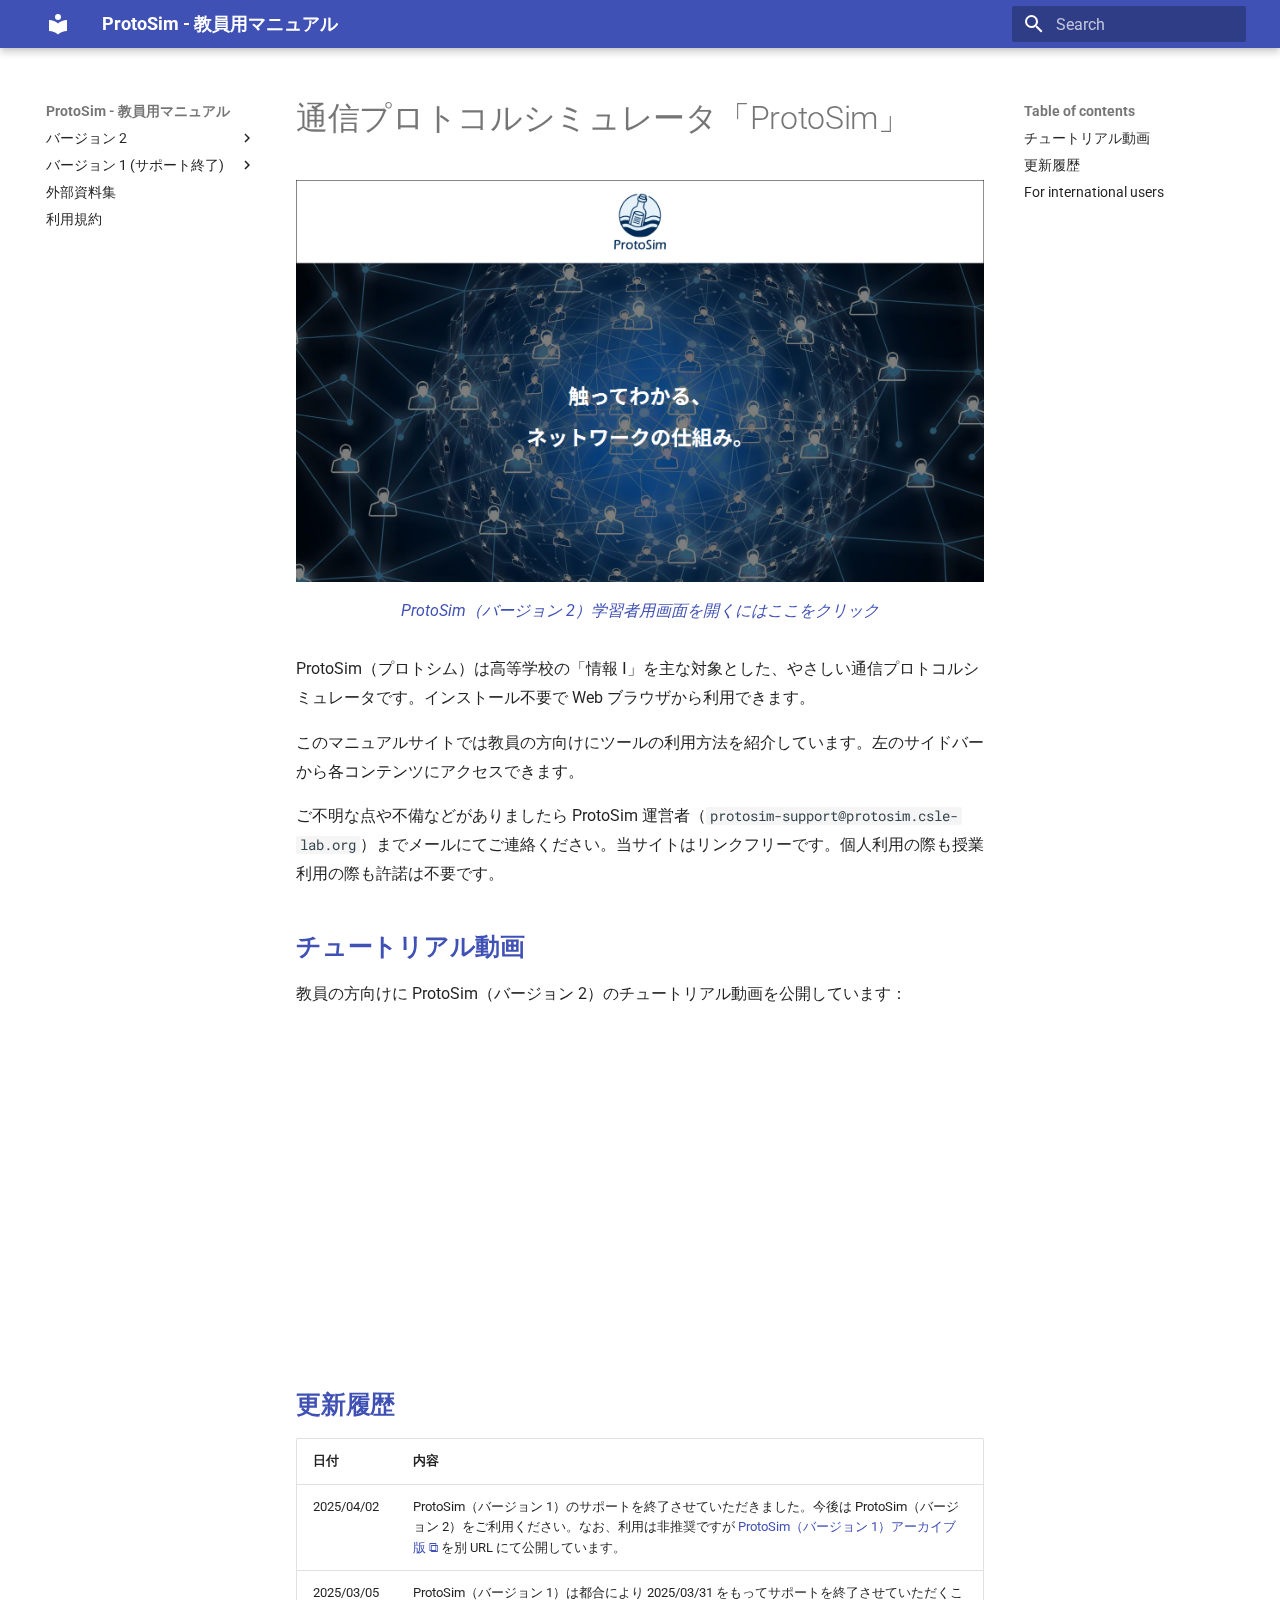
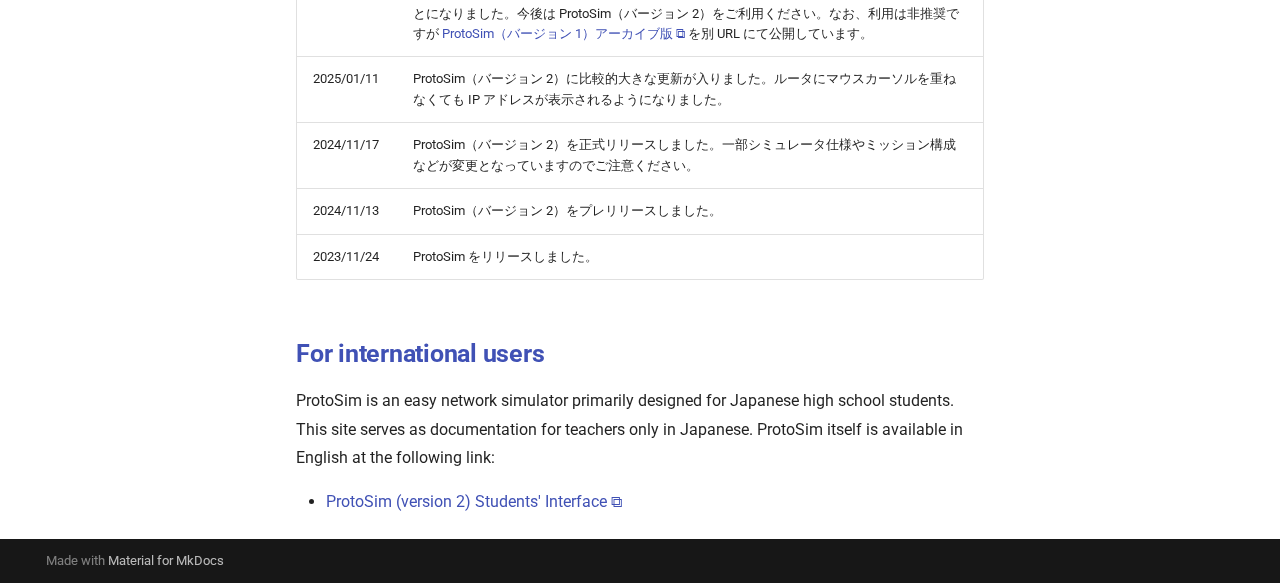
==== commit bb5d2bab: "deploy: 68244e893cad1cacdb9570715a852283561b8687" ====
--- a/index.html
+++ b/index.html
@@ -12,7 +12,7 @@
       
       
       <link rel="icon" href="favicon.ico">
-      <meta name="generator" content="mkdocs-1.6.1, mkdocs-material-9.6.7">
+      <meta name="generator" content="mkdocs-1.6.1, mkdocs-material-9.6.9">
     
     
       
@@ -20,7 +20,7 @@
       
     
     
-      <link rel="stylesheet" href="assets/stylesheets/main.8608ea7d.min.css">
+      <link rel="stylesheet" href="assets/stylesheets/main.4af4bdda.min.css">
       
       
 
@@ -213,7 +213,7 @@
             
   
   <span class="md-ellipsis">
-    バージョン 2（推奨）
+    バージョン 2
     
   </span>
   
@@ -224,7 +224,7 @@
         <nav class="md-nav" data-md-level="1" aria-labelledby="__nav_1_label" aria-expanded="false">
           <label class="md-nav__title" for="__nav_1">
             <span class="md-nav__icon md-icon"></span>
-            バージョン 2（推奨）
+            バージョン 2
           </label>
           <ul class="md-nav__list" data-md-scrollfix>
             
@@ -344,7 +344,7 @@
             
   
   <span class="md-ellipsis">
-    バージョン 1（旧版）
+    バージョン 1 (サポート終了)
     
   </span>
   
@@ -355,7 +355,7 @@
         <nav class="md-nav" data-md-level="1" aria-labelledby="__nav_2_label" aria-expanded="false">
           <label class="md-nav__title" for="__nav_2">
             <span class="md-nav__icon md-icon"></span>
-            バージョン 1（旧版）
+            バージョン 1 (サポート終了)
           </label>
           <ul class="md-nav__list" data-md-scrollfix>
             
@@ -510,15 +510,6 @@
 </li>
       
         <li class="md-nav__item">
-  <a href="#protosim_1" class="md-nav__link">
-    <span class="md-ellipsis">
-      ProtoSim のバージョンについて
-    </span>
-  </a>
-  
-</li>
-      
-        <li class="md-nav__item">
   <a href="#_2" class="md-nav__link">
     <span class="md-ellipsis">
       更新履歴
@@ -555,7 +546,7 @@
 <h1 id="protosim">通信プロトコルシミュレータ「ProtoSim」</h1>
 <p><a href="https://v2.protosim.csle-lab.org" target="_blank">
     <figure markdown="span">
-        <img alt="触ってわかる、ネットワークの仕組み。" src="/images/v2/top.png" />
+        <img alt="触ってわかる、ネットワークの仕組み。" src="images/v2/top.png" />
         <figcaption>ProtoSim（バージョン 2）学習者用画面を開くにはここをクリック</figcaption>
     </figure>
 </a></p>
@@ -566,14 +557,6 @@
 <p>教員の方向けに ProtoSim（バージョン 2）のチュートリアル動画を公開しています：</p>
 <iframe width="560" height="315" src="https://www.youtube.com/embed/xz-ojAP8Ts0?si=MTpyHWYqEkpvbA5K" title="YouTube video player" frameborder="0" allow="accelerometer; autoplay; clipboard-write; encrypted-media; gyroscope; picture-in-picture; web-share" referrerpolicy="strict-origin-when-cross-origin" allowfullscreen></iframe>
 
-<h2 id="protosim_1">ProtoSim のバージョンについて</h2>
-<ul>
-<li><a href="https://v2.protosim.csle-lab.org" target="_blank">ProtoSim（バージョン 2）学習者用画面 ⧉</a></li>
-<li><a href="https://protosim.csle-lab.org/protosim/" target="_blank">ProtoSim（バージョン 1）学習者用画面 ⧉</a></li>
-</ul>
-<p>ProtoSim には「バージョン 1」「バージョン 2」が存在しており、原則として新しい「バージョン 2」の利用を推奨しています。</p>
-<p>「バージョン 2」の開発に際しては、「シミュレータを触って理解できること」「ミッションを解いていく形式で演習を進められること」という旧来からの強みを引き継ぎつつ、シミュレータに新たな機能を実装したり、ミッションの構成を見直したりしましたことで、より多くの学習項目を、よりわかりやすく学べるようになっています。</p>
-<p>なお、古い「バージョン 1」は 2025/03/31 をもってサポートを終了させていただくことになりました。</p>
 <h2 id="_2">更新履歴</h2>
 <table>
 <thead>
@@ -584,7 +567,11 @@
 </thead>
 <tbody>
 <tr>
-<td style="text-align: left;">2025/03/06</td>
+<td style="text-align: left;">2025/04/02</td>
+<td style="text-align: left;">ProtoSim（バージョン 1）のサポートを終了させていただきました。今後は ProtoSim（バージョン 2）をご利用ください。なお、利用は非推奨ですが <a href="https://v1.protosim.csle-lab.org" target="_blank">ProtoSim（バージョン 1）アーカイブ版 ⧉</a> を別 URL にて公開しています。</td>
+</tr>
+<tr>
+<td style="text-align: left;">2025/03/05</td>
 <td style="text-align: left;">ProtoSim（バージョン 1）は都合により 2025/03/31 をもってサポートを終了させていただくことになりました。今後は ProtoSim（バージョン 2）をご利用ください。なお、利用は非推奨ですが <a href="https://v1.protosim.csle-lab.org" target="_blank">ProtoSim（バージョン 1）アーカイブ版 ⧉</a> を別 URL にて公開しています。</td>
 </tr>
 <tr>
--- a/assets/stylesheets/main.4af4bdda.min.css
+++ b/assets/stylesheets/main.4af4bdda.min.css
@@ -0,0 +1 @@
+@charset "UTF-8";html{-webkit-text-size-adjust:none;-moz-text-size-adjust:none;text-size-adjust:none;box-sizing:border-box}*,:after,:before{box-sizing:inherit}@media (prefers-reduced-motion){*,:after,:before{transition:none!important}}body{margin:0}a,button,input,label{-webkit-tap-highlight-color:transparent}a{color:inherit;text-decoration:none}hr{border:0;box-sizing:initial;display:block;height:.05rem;overflow:visible;padding:0}small{font-size:80%}sub,sup{line-height:1em}img{border-style:none}table{border-collapse:initial;border-spacing:0}td,th{font-weight:400;vertical-align:top}button{background:#0000;border:0;font-family:inherit;font-size:inherit;margin:0;padding:0}input{border:0;outline:none}:root{--md-primary-fg-color:#4051b5;--md-primary-fg-color--light:#5d6cc0;--md-primary-fg-color--dark:#303fa1;--md-primary-bg-color:#fff;--md-primary-bg-color--light:#ffffffb3;--md-accent-fg-color:#526cfe;--md-accent-fg-color--transparent:#526cfe1a;--md-accent-bg-color:#fff;--md-accent-bg-color--light:#ffffffb3}[data-md-color-scheme=default]{color-scheme:light}[data-md-color-scheme=default] img[src$="#gh-dark-mode-only"],[data-md-color-scheme=default] img[src$="#only-dark"]{display:none}:root,[data-md-color-scheme=default]{--md-hue:225deg;--md-default-fg-color:#000000de;--md-default-fg-color--light:#0000008a;--md-default-fg-color--lighter:#00000052;--md-default-fg-color--lightest:#00000012;--md-default-bg-color:#fff;--md-default-bg-color--light:#ffffffb3;--md-default-bg-color--lighter:#ffffff4d;--md-default-bg-color--lightest:#ffffff1f;--md-code-fg-color:#36464e;--md-code-bg-color:#f5f5f5;--md-code-hl-color:#4287ff;--md-code-hl-color--light:#4287ff1a;--md-code-hl-number-color:#d52a2a;--md-code-hl-special-color:#db1457;--md-code-hl-function-color:#a846b9;--md-code-hl-constant-color:#6e59d9;--md-code-hl-keyword-color:#3f6ec6;--md-code-hl-string-color:#1c7d4d;--md-code-hl-name-color:var(--md-code-fg-color);--md-code-hl-operator-color:var(--md-default-fg-color--light);--md-code-hl-punctuation-color:var(--md-default-fg-color--light);--md-code-hl-comment-color:var(--md-default-fg-color--light);--md-code-hl-generic-color:var(--md-default-fg-color--light);--md-code-hl-variable-color:var(--md-default-fg-color--light);--md-typeset-color:var(--md-default-fg-color);--md-typeset-a-color:var(--md-primary-fg-color);--md-typeset-del-color:#f5503d26;--md-typeset-ins-color:#0bd57026;--md-typeset-kbd-color:#fafafa;--md-typeset-kbd-accent-color:#fff;--md-typeset-kbd-border-color:#b8b8b8;--md-typeset-mark-color:#ffff0080;--md-typeset-table-color:#0000001f;--md-typeset-table-color--light:rgba(0,0,0,.035);--md-admonition-fg-color:var(--md-default-fg-color);--md-admonition-bg-color:var(--md-default-bg-color);--md-warning-fg-color:#000000de;--md-warning-bg-color:#ff9;--md-footer-fg-color:#fff;--md-footer-fg-color--light:#ffffffb3;--md-footer-fg-color--lighter:#ffffff73;--md-footer-bg-color:#000000de;--md-footer-bg-color--dark:#00000052;--md-shadow-z1:0 0.2rem 0.5rem #0000000d,0 0 0.05rem #0000001a;--md-shadow-z2:0 0.2rem 0.5rem #0000001a,0 0 0.05rem #00000040;--md-shadow-z3:0 0.2rem 0.5rem #0003,0 0 0.05rem #00000059}.md-icon svg{fill:currentcolor;display:block;height:1.2rem;width:1.2rem}body{-webkit-font-smoothing:antialiased;-moz-osx-font-smoothing:grayscale;--md-text-font-family:var(--md-text-font,_),-apple-system,BlinkMacSystemFont,Helvetica,Arial,sans-serif;--md-code-font-family:var(--md-code-font,_),SFMono-Regular,Consolas,Menlo,monospace}aside,body,input{font-feature-settings:"kern","liga";color:var(--md-typeset-color);font-family:var(--md-text-font-family)}code,kbd,pre{font-feature-settings:"kern";font-family:var(--md-code-font-family)}:root{--md-typeset-table-sort-icon:url('data:image/svg+xml;charset=utf-8,<svg xmlns="http://www.w3.org/2000/svg" viewBox="0 0 24 24"><path d="m18 21-4-4h3V7h-3l4-4 4 4h-3v10h3M2 19v-2h10v2M2 13v-2h7v2M2 7V5h4v2z"/></svg>');--md-typeset-table-sort-icon--asc:url('data:image/svg+xml;charset=utf-8,<svg xmlns="http://www.w3.org/2000/svg" viewBox="0 0 24 24"><path d="M19 17h3l-4 4-4-4h3V3h2M2 17h10v2H2M6 5v2H2V5m0 6h7v2H2z"/></svg>');--md-typeset-table-sort-icon--desc:url('data:image/svg+xml;charset=utf-8,<svg xmlns="http://www.w3.org/2000/svg" viewBox="0 0 24 24"><path d="M19 7h3l-4-4-4 4h3v14h2M2 17h10v2H2M6 5v2H2V5m0 6h7v2H2z"/></svg>')}.md-typeset{-webkit-print-color-adjust:exact;color-adjust:exact;font-size:.8rem;line-height:1.6;overflow-wrap:break-word}@media print{.md-typeset{font-size:.68rem}}.md-typeset blockquote,.md-typeset dl,.md-typeset figure,.md-typeset ol,.md-typeset pre,.md-typeset ul{margin-bottom:1em;margin-top:1em}.md-typeset h1{color:var(--md-default-fg-color--light);font-size:2em;line-height:1.3;margin:0 0 1.25em}.md-typeset h1,.md-typeset h2{font-weight:300;letter-spacing:-.01em}.md-typeset h2{font-size:1.5625em;line-height:1.4;margin:1.6em 0 .64em}.md-typeset h3{font-size:1.25em;font-weight:400;letter-spacing:-.01em;line-height:1.5;margin:1.6em 0 .8em}.md-typeset h2+h3{margin-top:.8em}.md-typeset h4{font-weight:700;letter-spacing:-.01em;margin:1em 0}.md-typeset h5,.md-typeset h6{color:var(--md-default-fg-color--light);font-size:.8em;font-weight:700;letter-spacing:-.01em;margin:1.25em 0}.md-typeset h5{text-transform:uppercase}.md-typeset h5 code{text-transform:none}.md-typeset hr{border-bottom:.05rem solid var(--md-default-fg-color--lightest);display:flow-root;margin:1.5em 0}.md-typeset a{color:var(--md-typeset-a-color);word-break:break-word}.md-typeset a,.md-typeset a:before{transition:color 125ms}.md-typeset a:focus,.md-typeset a:hover{color:var(--md-accent-fg-color)}.md-typeset a:focus code,.md-typeset a:hover code{background-color:var(--md-accent-fg-color--transparent)}.md-typeset a code{color:currentcolor;transition:background-color 125ms}.md-typeset a.focus-visible{outline-color:var(--md-accent-fg-color);outline-offset:.2rem}.md-typeset code,.md-typeset kbd,.md-typeset pre{color:var(--md-code-fg-color);direction:ltr;font-variant-ligatures:none}@media print{.md-typeset code,.md-typeset kbd,.md-typeset pre{white-space:pre-wrap}}.md-typeset code{background-color:var(--md-code-bg-color);border-radius:.1rem;-webkit-box-decoration-break:clone;box-decoration-break:clone;font-size:.85em;padding:0 .2941176471em;word-break:break-word}.md-typeset code:not(.focus-visible){-webkit-tap-highlight-color:transparent;outline:none}.md-typeset pre{display:flow-root;line-height:1.4;position:relative}.md-typeset pre>code{-webkit-box-decoration-break:slice;box-decoration-break:slice;box-shadow:none;display:block;margin:0;outline-color:var(--md-accent-fg-color);overflow:auto;padding:.7720588235em 1.1764705882em;scrollbar-color:var(--md-default-fg-color--lighter) #0000;scrollbar-width:thin;touch-action:auto;word-break:normal}.md-typeset pre>code:hover{scrollbar-color:var(--md-accent-fg-color) #0000}.md-typeset pre>code::-webkit-scrollbar{height:.2rem;width:.2rem}.md-typeset pre>code::-webkit-scrollbar-thumb{background-color:var(--md-default-fg-color--lighter)}.md-typeset pre>code::-webkit-scrollbar-thumb:hover{background-color:var(--md-accent-fg-color)}.md-typeset kbd{background-color:var(--md-typeset-kbd-color);border-radius:.1rem;box-shadow:0 .1rem 0 .05rem var(--md-typeset-kbd-border-color),0 .1rem 0 var(--md-typeset-kbd-border-color),0 -.1rem .2rem var(--md-typeset-kbd-accent-color) inset;color:var(--md-default-fg-color);display:inline-block;font-size:.75em;padding:0 .6666666667em;vertical-align:text-top;word-break:break-word}.md-typeset mark{background-color:var(--md-typeset-mark-color);-webkit-box-decoration-break:clone;box-decoration-break:clone;color:inherit;word-break:break-word}.md-typeset abbr{border-bottom:.05rem dotted var(--md-default-fg-color--light);cursor:help;text-decoration:none}.md-typeset small{opacity:.75}[dir=ltr] .md-typeset sub,[dir=ltr] .md-typeset sup{margin-left:.078125em}[dir=rtl] .md-typeset sub,[dir=rtl] .md-typeset sup{margin-right:.078125em}[dir=ltr] .md-typeset blockquote{padding-left:.6rem}[dir=rtl] .md-typeset blockquote{padding-right:.6rem}[dir=ltr] .md-typeset blockquote{border-left:.2rem solid var(--md-default-fg-color--lighter)}[dir=rtl] .md-typeset blockquote{border-right:.2rem solid var(--md-default-fg-color--lighter)}.md-typeset blockquote{color:var(--md-default-fg-color--light);margin-left:0;margin-right:0}.md-typeset ul{list-style-type:disc}.md-typeset ul[type]{list-style-type:revert-layer}[dir=ltr] .md-typeset ol,[dir=ltr] .md-typeset ul{margin-left:.625em}[dir=rtl] .md-typeset ol,[dir=rtl] .md-typeset ul{margin-right:.625em}.md-typeset ol,.md-typeset ul{padding:0}.md-typeset ol:not([hidden]),.md-typeset ul:not([hidden]){display:flow-root}.md-typeset ol ol,.md-typeset ul ol{list-style-type:lower-alpha}.md-typeset ol ol ol,.md-typeset ul ol ol{list-style-type:lower-roman}.md-typeset ol ol ol ol,.md-typeset ul ol ol ol{list-style-type:upper-alpha}.md-typeset ol ol ol ol ol,.md-typeset ul ol ol ol ol{list-style-type:upper-roman}.md-typeset ol[type],.md-typeset ul[type]{list-style-type:revert-layer}[dir=ltr] .md-typeset ol li,[dir=ltr] .md-typeset ul li{margin-left:1.25em}[dir=rtl] .md-typeset ol li,[dir=rtl] .md-typeset ul li{margin-right:1.25em}.md-typeset ol li,.md-typeset ul li{margin-bottom:.5em}.md-typeset ol li blockquote,.md-typeset ol li p,.md-typeset ul li blockquote,.md-typeset ul li p{margin:.5em 0}.md-typeset ol li:last-child,.md-typeset ul li:last-child{margin-bottom:0}[dir=ltr] .md-typeset ol li ol,[dir=ltr] .md-typeset ol li ul,[dir=ltr] .md-typeset ul li ol,[dir=ltr] .md-typeset ul li ul{margin-left:.625em}[dir=rtl] .md-typeset ol li ol,[dir=rtl] .md-typeset ol li ul,[dir=rtl] .md-typeset ul li ol,[dir=rtl] .md-typeset ul li ul{margin-right:.625em}.md-typeset ol li ol,.md-typeset ol li ul,.md-typeset ul li ol,.md-typeset ul li ul{margin-bottom:.5em;margin-top:.5em}[dir=ltr] .md-typeset dd{margin-left:1.875em}[dir=rtl] .md-typeset dd{margin-right:1.875em}.md-typeset dd{margin-bottom:1.5em;margin-top:1em}.md-typeset img,.md-typeset svg,.md-typeset video{height:auto;max-width:100%}.md-typeset img[align=left]{margin:1em 1em 1em 0}.md-typeset img[align=right]{margin:1em 0 1em 1em}.md-typeset img[align]:only-child{margin-top:0}.md-typeset figure{display:flow-root;margin:1em auto;max-width:100%;text-align:center;width:-moz-fit-content;width:fit-content}.md-typeset figure img{display:block;margin:0 auto}.md-typeset figcaption{font-style:italic;margin:1em auto;max-width:24rem}.md-typeset iframe{max-width:100%}.md-typeset table:not([class]){background-color:var(--md-default-bg-color);border:.05rem solid var(--md-typeset-table-color);border-radius:.1rem;display:inline-block;font-size:.64rem;max-width:100%;overflow:auto;touch-action:auto}@media print{.md-typeset table:not([class]){display:table}}.md-typeset table:not([class])+*{margin-top:1.5em}.md-typeset table:not([class]) td>:first-child,.md-typeset table:not([class]) th>:first-child{margin-top:0}.md-typeset table:not([class]) td>:last-child,.md-typeset table:not([class]) th>:last-child{margin-bottom:0}.md-typeset table:not([class]) td:not([align]),.md-typeset table:not([class]) th:not([align]){text-align:left}[dir=rtl] .md-typeset table:not([class]) td:not([align]),[dir=rtl] .md-typeset table:not([class]) th:not([align]){text-align:right}.md-typeset table:not([class]) th{font-weight:700;min-width:5rem;padding:.9375em 1.25em;vertical-align:top}.md-typeset table:not([class]) td{border-top:.05rem solid var(--md-typeset-table-color);padding:.9375em 1.25em;vertical-align:top}.md-typeset table:not([class]) tbody tr{transition:background-color 125ms}.md-typeset table:not([class]) tbody tr:hover{background-color:var(--md-typeset-table-color--light);box-shadow:0 .05rem 0 var(--md-default-bg-color) inset}.md-typeset table:not([class]) a{word-break:normal}.md-typeset table th[role=columnheader]{cursor:pointer}[dir=ltr] .md-typeset table th[role=columnheader]:after{margin-left:.5em}[dir=rtl] .md-typeset table th[role=columnheader]:after{margin-right:.5em}.md-typeset table th[role=columnheader]:after{content:"";display:inline-block;height:1.2em;-webkit-mask-image:var(--md-typeset-table-sort-icon);mask-image:var(--md-typeset-table-sort-icon);-webkit-mask-repeat:no-repeat;mask-repeat:no-repeat;-webkit-mask-size:contain;mask-size:contain;transition:background-color 125ms;vertical-align:text-bottom;width:1.2em}.md-typeset table th[role=columnheader]:hover:after{background-color:var(--md-default-fg-color--lighter)}.md-typeset table th[role=columnheader][aria-sort=ascending]:after{background-color:var(--md-default-fg-color--light);-webkit-mask-image:var(--md-typeset-table-sort-icon--asc);mask-image:var(--md-typeset-table-sort-icon--asc)}.md-typeset table th[role=columnheader][aria-sort=descending]:after{background-color:var(--md-default-fg-color--light);-webkit-mask-image:var(--md-typeset-table-sort-icon--desc);mask-image:var(--md-typeset-table-sort-icon--desc)}.md-typeset__scrollwrap{margin:1em -.8rem;overflow-x:auto;touch-action:auto}.md-typeset__table{display:inline-block;margin-bottom:.5em;padding:0 .8rem}@media print{.md-typeset__table{display:block}}html .md-typeset__table table{display:table;margin:0;overflow:hidden;width:100%}@media screen and (max-width:44.984375em){.md-content__inner>pre{margin:1em -.8rem}.md-content__inner>pre code{border-radius:0}}.md-typeset .md-author{border-radius:100%;display:block;flex-shrink:0;height:1.6rem;overflow:hidden;position:relative;transition:color 125ms,transform 125ms;width:1.6rem}.md-typeset .md-author img{display:block}.md-typeset .md-author--more{background:var(--md-default-fg-color--lightest);color:var(--md-default-fg-color--lighter);font-size:.6rem;font-weight:700;line-height:1.6rem;text-align:center}.md-typeset .md-author--long{height:2.4rem;width:2.4rem}.md-typeset a.md-author{transform:scale(1)}.md-typeset a.md-author img{border-radius:100%;filter:grayscale(100%) opacity(75%);transition:filter 125ms}.md-typeset a.md-author:focus,.md-typeset a.md-author:hover{transform:scale(1.1);z-index:1}.md-typeset a.md-author:focus img,.md-typeset a.md-author:hover img{filter:grayscale(0)}.md-banner{background-color:var(--md-footer-bg-color);color:var(--md-footer-fg-color);overflow:auto}@media print{.md-banner{display:none}}.md-banner--warning{background-color:var(--md-warning-bg-color);color:var(--md-warning-fg-color)}.md-banner__inner{font-size:.7rem;margin:.6rem auto;padding:0 .8rem}[dir=ltr] .md-banner__button{float:right}[dir=rtl] .md-banner__button{float:left}.md-banner__button{color:inherit;cursor:pointer;transition:opacity .25s}.no-js .md-banner__button{display:none}.md-banner__button:hover{opacity:.7}html{font-size:125%;height:100%;overflow-x:hidden}@media screen and (min-width:100em){html{font-size:137.5%}}@media screen and (min-width:125em){html{font-size:150%}}body{background-color:var(--md-default-bg-color);display:flex;flex-direction:column;font-size:.5rem;min-height:100%;position:relative;width:100%}@media print{body{display:block}}@media screen and (max-width:59.984375em){body[data-md-scrolllock]{position:fixed}}.md-grid{margin-left:auto;margin-right:auto;max-width:61rem}.md-container{display:flex;flex-direction:column;flex-grow:1}@media print{.md-container{display:block}}.md-main{flex-grow:1}.md-main__inner{display:flex;height:100%;margin-top:1.5rem}.md-ellipsis{overflow:hidden;text-overflow:ellipsis}.md-toggle{display:none}.md-option{height:0;opacity:0;position:absolute;width:0}.md-option:checked+label:not([hidden]){display:block}.md-option.focus-visible+label{outline-color:var(--md-accent-fg-color);outline-style:auto}.md-skip{background-color:var(--md-default-fg-color);border-radius:.1rem;color:var(--md-default-bg-color);font-size:.64rem;margin:.5rem;opacity:0;outline-color:var(--md-accent-fg-color);padding:.3rem .5rem;position:fixed;transform:translateY(.4rem);z-index:-1}.md-skip:focus{opacity:1;transform:translateY(0);transition:transform .25s cubic-bezier(.4,0,.2,1),opacity 175ms 75ms;z-index:10}@page{margin:25mm}:root{--md-clipboard-icon:url('data:image/svg+xml;charset=utf-8,<svg xmlns="http://www.w3.org/2000/svg" viewBox="0 0 24 24"><path d="M19 21H8V7h11m0-2H8a2 2 0 0 0-2 2v14a2 2 0 0 0 2 2h11a2 2 0 0 0 2-2V7a2 2 0 0 0-2-2m-3-4H4a2 2 0 0 0-2 2v14h2V3h12z"/></svg>')}.md-clipboard{border-radius:.1rem;color:var(--md-default-fg-color--lightest);cursor:pointer;height:1.5em;outline-color:var(--md-accent-fg-color);outline-offset:.1rem;position:absolute;right:.5em;top:.5em;transition:color .25s;width:1.5em;z-index:1}@media print{.md-clipboard{display:none}}.md-clipboard:not(.focus-visible){-webkit-tap-highlight-color:transparent;outline:none}:hover>.md-clipboard{color:var(--md-default-fg-color--light)}.md-clipboard:focus,.md-clipboard:hover{color:var(--md-accent-fg-color)}.md-clipboard:after{background-color:currentcolor;content:"";display:block;height:1.125em;margin:0 auto;-webkit-mask-image:var(--md-clipboard-icon);mask-image:var(--md-clipboard-icon);-webkit-mask-position:center;mask-position:center;-webkit-mask-repeat:no-repeat;mask-repeat:no-repeat;-webkit-mask-size:contain;mask-size:contain;width:1.125em}.md-clipboard--inline{cursor:pointer}.md-clipboard--inline code{transition:color .25s,background-color .25s}.md-clipboard--inline:focus code,.md-clipboard--inline:hover code{background-color:var(--md-accent-fg-color--transparent);color:var(--md-accent-fg-color)}.md-typeset .md-code__content{display:grid}@keyframes consent{0%{opacity:0;transform:translateY(100%)}to{opacity:1;transform:translateY(0)}}@keyframes overlay{0%{opacity:0}to{opacity:1}}.md-consent__overlay{animation:overlay .25s both;-webkit-backdrop-filter:blur(.1rem);backdrop-filter:blur(.1rem);background-color:#0000008a;height:100%;opacity:1;position:fixed;top:0;width:100%;z-index:5}.md-consent__inner{animation:consent .5s cubic-bezier(.1,.7,.1,1) both;background-color:var(--md-default-bg-color);border:0;border-radius:.1rem;bottom:0;box-shadow:0 0 .2rem #0000001a,0 .2rem .4rem #0003;max-height:100%;overflow:auto;padding:0;position:fixed;width:100%;z-index:5}.md-consent__form{padding:.8rem}.md-consent__settings{display:none;margin:1em 0}input:checked+.md-consent__settings{display:block}.md-consent__controls{margin-bottom:.8rem}.md-typeset .md-consent__controls .md-button{display:inline}@media screen and (max-width:44.984375em){.md-typeset .md-consent__controls .md-button{display:block;margin-top:.4rem;text-align:center;width:100%}}.md-consent label{cursor:pointer}.md-content{flex-grow:1;min-width:0}.md-content__inner{margin:0 .8rem 1.2rem;padding-top:.6rem}@media screen and (min-width:76.25em){[dir=ltr] .md-sidebar--primary:not([hidden])~.md-content>.md-content__inner{margin-left:1.2rem}[dir=ltr] .md-sidebar--secondary:not([hidden])~.md-content>.md-content__inner,[dir=rtl] .md-sidebar--primary:not([hidden])~.md-content>.md-content__inner{margin-right:1.2rem}[dir=rtl] .md-sidebar--secondary:not([hidden])~.md-content>.md-content__inner{margin-left:1.2rem}}.md-content__inner:before{content:"";display:block;height:.4rem}.md-content__inner>:last-child{margin-bottom:0}[dir=ltr] .md-content__button{float:right}[dir=rtl] .md-content__button{float:left}[dir=ltr] .md-content__button{margin-left:.4rem}[dir=rtl] .md-content__button{margin-right:.4rem}.md-content__button{margin:.4rem 0;padding:0}@media print{.md-content__button{display:none}}.md-typeset .md-content__button{color:var(--md-default-fg-color--lighter)}.md-content__button svg{display:inline;vertical-align:top}[dir=rtl] .md-content__button svg{transform:scaleX(-1)}[dir=ltr] .md-dialog{right:.8rem}[dir=rtl] .md-dialog{left:.8rem}.md-dialog{background-color:var(--md-default-fg-color);border-radius:.1rem;bottom:.8rem;box-shadow:var(--md-shadow-z3);min-width:11.1rem;opacity:0;padding:.4rem .6rem;pointer-events:none;position:fixed;transform:translateY(100%);transition:transform 0ms .4s,opacity .4s;z-index:4}@media print{.md-dialog{display:none}}.md-dialog--active{opacity:1;pointer-events:auto;transform:translateY(0);transition:transform .4s cubic-bezier(.075,.85,.175,1),opacity .4s}.md-dialog__inner{color:var(--md-default-bg-color);font-size:.7rem}.md-feedback{margin:2em 0 1em;text-align:center}.md-feedback fieldset{border:none;margin:0;padding:0}.md-feedback__title{font-weight:700;margin:1em auto}.md-feedback__inner{position:relative}.md-feedback__list{display:flex;flex-wrap:wrap;place-content:baseline center;position:relative}.md-feedback__list:hover .md-icon:not(:disabled){color:var(--md-default-fg-color--lighter)}:disabled .md-feedback__list{min-height:1.8rem}.md-feedback__icon{color:var(--md-default-fg-color--light);cursor:pointer;flex-shrink:0;margin:0 .1rem;transition:color 125ms}.md-feedback__icon:not(:disabled).md-icon:hover{color:var(--md-accent-fg-color)}.md-feedback__icon:disabled{color:var(--md-default-fg-color--lightest);pointer-events:none}.md-feedback__note{opacity:0;position:relative;transform:translateY(.4rem);transition:transform .4s cubic-bezier(.1,.7,.1,1),opacity .15s}.md-feedback__note>*{margin:0 auto;max-width:16rem}:disabled .md-feedback__note{opacity:1;transform:translateY(0)}@media print{.md-feedback{display:none}}.md-footer{background-color:var(--md-footer-bg-color);color:var(--md-footer-fg-color)}@media print{.md-footer{display:none}}.md-footer__inner{justify-content:space-between;overflow:auto;padding:.2rem}.md-footer__inner:not([hidden]){display:flex}.md-footer__link{align-items:end;display:flex;flex-grow:0.01;margin-bottom:.4rem;margin-top:1rem;max-width:100%;outline-color:var(--md-accent-fg-color);overflow:hidden;transition:opacity .25s}.md-footer__link:focus,.md-footer__link:hover{opacity:.7}[dir=rtl] .md-footer__link svg{transform:scaleX(-1)}@media screen and (max-width:44.984375em){.md-footer__link--prev{flex-shrink:0}.md-footer__link--prev .md-footer__title{display:none}}[dir=ltr] .md-footer__link--next{margin-left:auto}[dir=rtl] .md-footer__link--next{margin-right:auto}.md-footer__link--next{text-align:right}[dir=rtl] .md-footer__link--next{text-align:left}.md-footer__title{flex-grow:1;font-size:.9rem;margin-bottom:.7rem;max-width:calc(100% - 2.4rem);padding:0 1rem;white-space:nowrap}.md-footer__button{margin:.2rem;padding:.4rem}.md-footer__direction{font-size:.64rem;opacity:.7}.md-footer-meta{background-color:var(--md-footer-bg-color--dark)}.md-footer-meta__inner{display:flex;flex-wrap:wrap;justify-content:space-between;padding:.2rem}html .md-footer-meta.md-typeset a{color:var(--md-footer-fg-color--light)}html .md-footer-meta.md-typeset a:focus,html .md-footer-meta.md-typeset a:hover{color:var(--md-footer-fg-color)}.md-copyright{color:var(--md-footer-fg-color--lighter);font-size:.64rem;margin:auto .6rem;padding:.4rem 0;width:100%}@media screen and (min-width:45em){.md-copyright{width:auto}}.md-copyright__highlight{color:var(--md-footer-fg-color--light)}.md-social{display:inline-flex;gap:.2rem;margin:0 .4rem;padding:.2rem 0 .6rem}@media screen and (min-width:45em){.md-social{padding:.6rem 0}}.md-social__link{display:inline-block;height:1.6rem;text-align:center;width:1.6rem}.md-social__link:before{line-height:1.9}.md-social__link svg{fill:currentcolor;max-height:.8rem;vertical-align:-25%}.md-typeset .md-button{border:.1rem solid;border-radius:.1rem;color:var(--md-primary-fg-color);cursor:pointer;display:inline-block;font-weight:700;padding:.625em 2em;transition:color 125ms,background-color 125ms,border-color 125ms}.md-typeset .md-button--primary{background-color:var(--md-primary-fg-color);border-color:var(--md-primary-fg-color);color:var(--md-primary-bg-color)}.md-typeset .md-button:focus,.md-typeset .md-button:hover{background-color:var(--md-accent-fg-color);border-color:var(--md-accent-fg-color);color:var(--md-accent-bg-color)}[dir=ltr] .md-typeset .md-input{border-top-left-radius:.1rem}[dir=ltr] .md-typeset .md-input,[dir=rtl] .md-typeset .md-input{border-top-right-radius:.1rem}[dir=rtl] .md-typeset .md-input{border-top-left-radius:.1rem}.md-typeset .md-input{border-bottom:.1rem solid var(--md-default-fg-color--lighter);box-shadow:var(--md-shadow-z1);font-size:.8rem;height:1.8rem;padding:0 .6rem;transition:border .25s,box-shadow .25s}.md-typeset .md-input:focus,.md-typeset .md-input:hover{border-bottom-color:var(--md-accent-fg-color);box-shadow:var(--md-shadow-z2)}.md-typeset .md-input--stretch{width:100%}.md-header{background-color:var(--md-primary-fg-color);box-shadow:0 0 .2rem #0000,0 .2rem .4rem #0000;color:var(--md-primary-bg-color);display:block;left:0;position:sticky;right:0;top:0;z-index:4}@media print{.md-header{display:none}}.md-header[hidden]{transform:translateY(-100%);transition:transform .25s cubic-bezier(.8,0,.6,1),box-shadow .25s}.md-header--shadow{box-shadow:0 0 .2rem #0000001a,0 .2rem .4rem #0003;transition:transform .25s cubic-bezier(.1,.7,.1,1),box-shadow .25s}.md-header__inner{align-items:center;display:flex;padding:0 .2rem}.md-header__button{color:currentcolor;cursor:pointer;margin:.2rem;outline-color:var(--md-accent-fg-color);padding:.4rem;position:relative;transition:opacity .25s;vertical-align:middle;z-index:1}.md-header__button:hover{opacity:.7}.md-header__button:not([hidden]){display:inline-block}.md-header__button:not(.focus-visible){-webkit-tap-highlight-color:transparent;outline:none}.md-header__button.md-logo{margin:.2rem;padding:.4rem}@media screen and (max-width:76.234375em){.md-header__button.md-logo{display:none}}.md-header__button.md-logo img,.md-header__button.md-logo svg{fill:currentcolor;display:block;height:1.2rem;width:auto}@media screen and (min-width:60em){.md-header__button[for=__search]{display:none}}.no-js .md-header__button[for=__search]{display:none}[dir=rtl] .md-header__button[for=__search] svg{transform:scaleX(-1)}@media screen and (min-width:76.25em){.md-header__button[for=__drawer]{display:none}}.md-header__topic{display:flex;max-width:100%;position:absolute;transition:transform .4s cubic-bezier(.1,.7,.1,1),opacity .15s;white-space:nowrap}.md-header__topic+.md-header__topic{opacity:0;pointer-events:none;transform:translateX(1.25rem);transition:transform .4s cubic-bezier(1,.7,.1,.1),opacity .15s;z-index:-1}[dir=rtl] .md-header__topic+.md-header__topic{transform:translateX(-1.25rem)}.md-header__topic:first-child{font-weight:700}[dir=ltr] .md-header__title{margin-left:1rem;margin-right:.4rem}[dir=rtl] .md-header__title{margin-left:.4rem;margin-right:1rem}.md-header__title{flex-grow:1;font-size:.9rem;height:2.4rem;line-height:2.4rem}.md-header__title--active .md-header__topic{opacity:0;pointer-events:none;transform:translateX(-1.25rem);transition:transform .4s cubic-bezier(1,.7,.1,.1),opacity .15s;z-index:-1}[dir=rtl] .md-header__title--active .md-header__topic{transform:translateX(1.25rem)}.md-header__title--active .md-header__topic+.md-header__topic{opacity:1;pointer-events:auto;transform:translateX(0);transition:transform .4s cubic-bezier(.1,.7,.1,1),opacity .15s;z-index:0}.md-header__title>.md-header__ellipsis{height:100%;position:relative;width:100%}.md-header__option{display:flex;flex-shrink:0;max-width:100%;transition:max-width 0ms .25s,opacity .25s .25s;white-space:nowrap}[data-md-toggle=search]:checked~.md-header .md-header__option{max-width:0;opacity:0;transition:max-width 0ms,opacity 0ms}.md-header__option>input{bottom:0}.md-header__source{display:none}@media screen and (min-width:60em){[dir=ltr] .md-header__source{margin-left:1rem}[dir=rtl] .md-header__source{margin-right:1rem}.md-header__source{display:block;max-width:11.7rem;width:11.7rem}}@media screen and (min-width:76.25em){[dir=ltr] .md-header__source{margin-left:1.4rem}[dir=rtl] .md-header__source{margin-right:1.4rem}}.md-meta{color:var(--md-default-fg-color--light);font-size:.7rem;line-height:1.3}.md-meta__list{display:inline-flex;flex-wrap:wrap;list-style:none;margin:0;padding:0}.md-meta__item:not(:last-child):after{content:"·";margin-left:.2rem;margin-right:.2rem}.md-meta__link{color:var(--md-typeset-a-color)}.md-meta__link:focus,.md-meta__link:hover{color:var(--md-accent-fg-color)}.md-draft{background-color:#ff1744;border-radius:.125em;color:#fff;display:inline-block;font-weight:700;padding-left:.5714285714em;padding-right:.5714285714em}:root{--md-nav-icon--prev:url('data:image/svg+xml;charset=utf-8,<svg xmlns="http://www.w3.org/2000/svg" viewBox="0 0 24 24"><path d="M20 11v2H8l5.5 5.5-1.42 1.42L4.16 12l7.92-7.92L13.5 5.5 8 11z"/></svg>');--md-nav-icon--next:url('data:image/svg+xml;charset=utf-8,<svg xmlns="http://www.w3.org/2000/svg" viewBox="0 0 24 24"><path d="M8.59 16.58 13.17 12 8.59 7.41 10 6l6 6-6 6z"/></svg>');--md-toc-icon:url('data:image/svg+xml;charset=utf-8,<svg xmlns="http://www.w3.org/2000/svg" viewBox="0 0 24 24"><path d="M3 9h14V7H3zm0 4h14v-2H3zm0 4h14v-2H3zm16 0h2v-2h-2zm0-10v2h2V7zm0 6h2v-2h-2z"/></svg>')}.md-nav{font-size:.7rem;line-height:1.3}.md-nav__title{color:var(--md-default-fg-color--light);display:block;font-weight:700;overflow:hidden;padding:0 .6rem;text-overflow:ellipsis}.md-nav__title .md-nav__button{display:none}.md-nav__title .md-nav__button img{height:100%;width:auto}.md-nav__title .md-nav__button.md-logo img,.md-nav__title .md-nav__button.md-logo svg{fill:currentcolor;display:block;height:2.4rem;max-width:100%;object-fit:contain;width:auto}.md-nav__list{list-style:none;margin:0;padding:0}.md-nav__link{align-items:flex-start;display:flex;gap:.4rem;margin-top:.625em;scroll-snap-align:start;transition:color 125ms}.md-nav__link--passed{color:var(--md-default-fg-color--light)}.md-nav__item .md-nav__link--active,.md-nav__item .md-nav__link--active code{color:var(--md-typeset-a-color)}.md-nav__link .md-ellipsis{position:relative}[dir=ltr] .md-nav__link .md-icon:last-child{margin-left:auto}[dir=rtl] .md-nav__link .md-icon:last-child{margin-right:auto}.md-nav__link svg{fill:currentcolor;flex-shrink:0;height:1.3em;position:relative}.md-nav__link[for]:focus,.md-nav__link[for]:hover,.md-nav__link[href]:focus,.md-nav__link[href]:hover{color:var(--md-accent-fg-color);cursor:pointer}.md-nav__link.focus-visible{outline-color:var(--md-accent-fg-color);outline-offset:.2rem}.md-nav--primary .md-nav__link[for=__toc]{display:none}.md-nav--primary .md-nav__link[for=__toc] .md-icon:after{background-color:currentcolor;display:block;height:100%;-webkit-mask-image:var(--md-toc-icon);mask-image:var(--md-toc-icon);width:100%}.md-nav--primary .md-nav__link[for=__toc]~.md-nav{display:none}.md-nav__container>.md-nav__link{margin-top:0}.md-nav__container>.md-nav__link:first-child{flex-grow:1;min-width:0}.md-nav__icon{flex-shrink:0}.md-nav__source{display:none}@media screen and (max-width:76.234375em){.md-nav--primary,.md-nav--primary .md-nav{background-color:var(--md-default-bg-color);display:flex;flex-direction:column;height:100%;left:0;position:absolute;right:0;top:0;z-index:1}.md-nav--primary .md-nav__item,.md-nav--primary .md-nav__title{font-size:.8rem;line-height:1.5}.md-nav--primary .md-nav__title{background-color:var(--md-default-fg-color--lightest);color:var(--md-default-fg-color--light);cursor:pointer;height:5.6rem;line-height:2.4rem;padding:3rem .8rem .2rem;position:relative;white-space:nowrap}[dir=ltr] .md-nav--primary .md-nav__title .md-nav__icon{left:.4rem}[dir=rtl] .md-nav--primary .md-nav__title .md-nav__icon{right:.4rem}.md-nav--primary .md-nav__title .md-nav__icon{display:block;height:1.2rem;margin:.2rem;position:absolute;top:.4rem;width:1.2rem}.md-nav--primary .md-nav__title .md-nav__icon:after{background-color:currentcolor;content:"";display:block;height:100%;-webkit-mask-image:var(--md-nav-icon--prev);mask-image:var(--md-nav-icon--prev);-webkit-mask-position:center;mask-position:center;-webkit-mask-repeat:no-repeat;mask-repeat:no-repeat;-webkit-mask-size:contain;mask-size:contain;width:100%}.md-nav--primary .md-nav__title~.md-nav__list{background-color:var(--md-default-bg-color);box-shadow:0 .05rem 0 var(--md-default-fg-color--lightest) inset;overflow-y:auto;scroll-snap-type:y mandatory;touch-action:pan-y}.md-nav--primary .md-nav__title~.md-nav__list>:first-child{border-top:0}.md-nav--primary .md-nav__title[for=__drawer]{background-color:var(--md-primary-fg-color);color:var(--md-primary-bg-color);font-weight:700}.md-nav--primary .md-nav__title .md-logo{display:block;left:.2rem;margin:.2rem;padding:.4rem;position:absolute;right:.2rem;top:.2rem}.md-nav--primary .md-nav__list{flex:1}.md-nav--primary .md-nav__item{border-top:.05rem solid var(--md-default-fg-color--lightest)}.md-nav--primary .md-nav__item--active>.md-nav__link{color:var(--md-typeset-a-color)}.md-nav--primary .md-nav__item--active>.md-nav__link:focus,.md-nav--primary .md-nav__item--active>.md-nav__link:hover{color:var(--md-accent-fg-color)}.md-nav--primary .md-nav__link{margin-top:0;padding:.6rem .8rem}.md-nav--primary .md-nav__link svg{margin-top:.1em}.md-nav--primary .md-nav__link>.md-nav__link{padding:0}[dir=ltr] .md-nav--primary .md-nav__link .md-nav__icon{margin-right:-.2rem}[dir=rtl] .md-nav--primary .md-nav__link .md-nav__icon{margin-left:-.2rem}.md-nav--primary .md-nav__link .md-nav__icon{font-size:1.2rem;height:1.2rem;width:1.2rem}.md-nav--primary .md-nav__link .md-nav__icon:after{background-color:currentcolor;content:"";display:block;height:100%;-webkit-mask-image:var(--md-nav-icon--next);mask-image:var(--md-nav-icon--next);-webkit-mask-position:center;mask-position:center;-webkit-mask-repeat:no-repeat;mask-repeat:no-repeat;-webkit-mask-size:contain;mask-size:contain;width:100%}[dir=rtl] .md-nav--primary .md-nav__icon:after{transform:scale(-1)}.md-nav--primary .md-nav--secondary .md-nav{background-color:initial;position:static}[dir=ltr] .md-nav--primary .md-nav--secondary .md-nav .md-nav__link{padding-left:1.4rem}[dir=rtl] .md-nav--primary .md-nav--secondary .md-nav .md-nav__link{padding-right:1.4rem}[dir=ltr] .md-nav--primary .md-nav--secondary .md-nav .md-nav .md-nav__link{padding-left:2rem}[dir=rtl] .md-nav--primary .md-nav--secondary .md-nav .md-nav .md-nav__link{padding-right:2rem}[dir=ltr] .md-nav--primary .md-nav--secondary .md-nav .md-nav .md-nav .md-nav__link{padding-left:2.6rem}[dir=rtl] .md-nav--primary .md-nav--secondary .md-nav .md-nav .md-nav .md-nav__link{padding-right:2.6rem}[dir=ltr] .md-nav--primary .md-nav--secondary .md-nav .md-nav .md-nav .md-nav .md-nav__link{padding-left:3.2rem}[dir=rtl] .md-nav--primary .md-nav--secondary .md-nav .md-nav .md-nav .md-nav .md-nav__link{padding-right:3.2rem}.md-nav--secondary{background-color:initial}.md-nav__toggle~.md-nav{display:flex;opacity:0;transform:translateX(100%);transition:transform .25s cubic-bezier(.8,0,.6,1),opacity 125ms 50ms}[dir=rtl] .md-nav__toggle~.md-nav{transform:translateX(-100%)}.md-nav__toggle:checked~.md-nav{opacity:1;transform:translateX(0);transition:transform .25s cubic-bezier(.4,0,.2,1),opacity 125ms 125ms}.md-nav__toggle:checked~.md-nav>.md-nav__list{-webkit-backface-visibility:hidden;backface-visibility:hidden}}@media screen and (max-width:59.984375em){.md-nav--primary .md-nav__link[for=__toc]{display:flex}.md-nav--primary .md-nav__link[for=__toc] .md-icon:after{content:""}.md-nav--primary .md-nav__link[for=__toc]+.md-nav__link{display:none}.md-nav--primary .md-nav__link[for=__toc]~.md-nav{display:flex}.md-nav__source{background-color:var(--md-primary-fg-color--dark);color:var(--md-primary-bg-color);display:block;padding:0 .2rem}}@media screen and (min-width:60em) and (max-width:76.234375em){.md-nav--integrated .md-nav__link[for=__toc]{display:flex}.md-nav--integrated .md-nav__link[for=__toc] .md-icon:after{content:""}.md-nav--integrated .md-nav__link[for=__toc]+.md-nav__link{display:none}.md-nav--integrated .md-nav__link[for=__toc]~.md-nav{display:flex}}@media screen and (min-width:60em){.md-nav{margin-bottom:-.4rem}.md-nav--secondary .md-nav__title{background:var(--md-default-bg-color);box-shadow:0 0 .4rem .4rem var(--md-default-bg-color);position:sticky;top:0;z-index:1}.md-nav--secondary .md-nav__title[for=__toc]{scroll-snap-align:start}.md-nav--secondary .md-nav__title .md-nav__icon{display:none}[dir=ltr] .md-nav--secondary .md-nav__list{padding-left:.6rem}[dir=rtl] .md-nav--secondary .md-nav__list{padding-right:.6rem}.md-nav--secondary .md-nav__list{padding-bottom:.4rem}[dir=ltr] .md-nav--secondary .md-nav__item>.md-nav__link{margin-right:.4rem}[dir=rtl] .md-nav--secondary .md-nav__item>.md-nav__link{margin-left:.4rem}}@media screen and (min-width:76.25em){.md-nav{margin-bottom:-.4rem;transition:max-height .25s cubic-bezier(.86,0,.07,1)}.md-nav--primary .md-nav__title{background:var(--md-default-bg-color);box-shadow:0 0 .4rem .4rem var(--md-default-bg-color);position:sticky;top:0;z-index:1}.md-nav--primary .md-nav__title[for=__drawer]{scroll-snap-align:start}.md-nav--primary .md-nav__title .md-nav__icon{display:none}[dir=ltr] .md-nav--primary .md-nav__list{padding-left:.6rem}[dir=rtl] .md-nav--primary .md-nav__list{padding-right:.6rem}.md-nav--primary .md-nav__list{padding-bottom:.4rem}[dir=ltr] .md-nav--primary .md-nav__item>.md-nav__link{margin-right:.4rem}[dir=rtl] .md-nav--primary .md-nav__item>.md-nav__link{margin-left:.4rem}.md-nav__toggle~.md-nav{display:grid;grid-template-rows:minmax(.4rem,0fr);opacity:0;transition:grid-template-rows .25s cubic-bezier(.86,0,.07,1),opacity .25s,visibility 0ms .25s;visibility:collapse}.md-nav__toggle~.md-nav>.md-nav__list{overflow:hidden}.md-nav__toggle.md-toggle--indeterminate~.md-nav,.md-nav__toggle:checked~.md-nav{grid-template-rows:minmax(.4rem,1fr);opacity:1;transition:grid-template-rows .25s cubic-bezier(.86,0,.07,1),opacity .15s .1s,visibility 0ms;visibility:visible}.md-nav__toggle.md-toggle--indeterminate~.md-nav{transition:none}.md-nav__item--nested>.md-nav>.md-nav__title{display:none}.md-nav__item--section{display:block;margin:1.25em 0}.md-nav__item--section:last-child{margin-bottom:0}.md-nav__item--section>.md-nav__link{font-weight:700}.md-nav__item--section>.md-nav__link[for]{color:var(--md-default-fg-color--light)}.md-nav__item--section>.md-nav__link:not(.md-nav__container){pointer-events:none}.md-nav__item--section>.md-nav__link .md-icon,.md-nav__item--section>.md-nav__link>[for]{display:none}[dir=ltr] .md-nav__item--section>.md-nav{margin-left:-.6rem}[dir=rtl] .md-nav__item--section>.md-nav{margin-right:-.6rem}.md-nav__item--section>.md-nav{display:block;opacity:1;visibility:visible}.md-nav__item--section>.md-nav>.md-nav__list>.md-nav__item{padding:0}.md-nav__icon{border-radius:100%;height:.9rem;transition:background-color .25s;width:.9rem}.md-nav__icon:hover{background-color:var(--md-accent-fg-color--transparent)}.md-nav__icon:after{background-color:currentcolor;border-radius:100%;content:"";display:inline-block;height:100%;-webkit-mask-image:var(--md-nav-icon--next);mask-image:var(--md-nav-icon--next);-webkit-mask-position:center;mask-position:center;-webkit-mask-repeat:no-repeat;mask-repeat:no-repeat;-webkit-mask-size:contain;mask-size:contain;transition:transform .25s;vertical-align:-.1rem;width:100%}[dir=rtl] .md-nav__icon:after{transform:rotate(180deg)}.md-nav__item--nested .md-nav__toggle:checked~.md-nav__link .md-nav__icon:after,.md-nav__item--nested .md-toggle--indeterminate~.md-nav__link .md-nav__icon:after{transform:rotate(90deg)}.md-nav--lifted>.md-nav__list>.md-nav__item,.md-nav--lifted>.md-nav__title{display:none}.md-nav--lifted>.md-nav__list>.md-nav__item--active{display:block}.md-nav--lifted>.md-nav__list>.md-nav__item--active>.md-nav__link{background:var(--md-default-bg-color);box-shadow:0 0 .4rem .4rem var(--md-default-bg-color);margin-top:0;position:sticky;top:0;z-index:1}.md-nav--lifted>.md-nav__list>.md-nav__item--active>.md-nav__link:not(.md-nav__container){pointer-events:none}.md-nav--lifted>.md-nav__list>.md-nav__item--active.md-nav__item--section{margin:0}[dir=ltr] .md-nav--lifted>.md-nav__list>.md-nav__item>.md-nav:not(.md-nav--secondary){margin-left:-.6rem}[dir=rtl] .md-nav--lifted>.md-nav__list>.md-nav__item>.md-nav:not(.md-nav--secondary){margin-right:-.6rem}.md-nav--lifted>.md-nav__list>.md-nav__item>[for]{color:var(--md-default-fg-color--light)}.md-nav--lifted .md-nav[data-md-level="1"]{grid-template-rows:minmax(.4rem,1fr);opacity:1;visibility:visible}[dir=ltr] .md-nav--integrated>.md-nav__list>.md-nav__item--active .md-nav--secondary{border-left:.05rem solid var(--md-primary-fg-color)}[dir=rtl] .md-nav--integrated>.md-nav__list>.md-nav__item--active .md-nav--secondary{border-right:.05rem solid var(--md-primary-fg-color)}.md-nav--integrated>.md-nav__list>.md-nav__item--active .md-nav--secondary{display:block;margin-bottom:1.25em;opacity:1;visibility:visible}.md-nav--integrated>.md-nav__list>.md-nav__item--active .md-nav--secondary>.md-nav__list{overflow:visible;padding-bottom:0}.md-nav--integrated>.md-nav__list>.md-nav__item--active .md-nav--secondary>.md-nav__title{display:none}}.md-pagination{font-size:.8rem;font-weight:700;gap:.4rem}.md-pagination,.md-pagination>*{align-items:center;display:flex;justify-content:center}.md-pagination>*{border-radius:.2rem;height:1.8rem;min-width:1.8rem;text-align:center}.md-pagination__current{background-color:var(--md-default-fg-color--lightest);color:var(--md-default-fg-color--light)}.md-pagination__link{transition:color 125ms,background-color 125ms}.md-pagination__link:focus,.md-pagination__link:hover{background-color:var(--md-accent-fg-color--transparent);color:var(--md-accent-fg-color)}.md-pagination__link:focus svg,.md-pagination__link:hover svg{color:var(--md-accent-fg-color)}.md-pagination__link.focus-visible{outline-color:var(--md-accent-fg-color);outline-offset:.2rem}.md-pagination__link svg{fill:currentcolor;color:var(--md-default-fg-color--lighter);display:block;max-height:100%;width:1.2rem}.md-post__back{border-bottom:.05rem solid var(--md-default-fg-color--lightest);margin-bottom:1.2rem;padding-bottom:1.2rem}@media screen and (max-width:76.234375em){.md-post__back{display:none}}[dir=rtl] .md-post__back svg{transform:scaleX(-1)}.md-post__authors{display:flex;flex-direction:column;gap:.6rem;margin:0 .6rem 1.2rem}.md-post .md-post__meta a{transition:color 125ms}.md-post .md-post__meta a:focus,.md-post .md-post__meta a:hover{color:var(--md-accent-fg-color)}.md-post__title{color:var(--md-default-fg-color--light);font-weight:700}.md-post--excerpt{margin-bottom:3.2rem}.md-post--excerpt .md-post__header{align-items:center;display:flex;gap:.6rem;min-height:1.6rem}.md-post--excerpt .md-post__authors{align-items:center;display:inline-flex;flex-direction:row;gap:.2rem;margin:0;min-height:2.4rem}[dir=ltr] .md-post--excerpt .md-post__meta .md-meta__list{margin-right:.4rem}[dir=rtl] .md-post--excerpt .md-post__meta .md-meta__list{margin-left:.4rem}.md-post--excerpt .md-post__content>:first-child{--md-scroll-margin:6rem;margin-top:0}.md-post>.md-nav--secondary{margin:1em 0}.md-profile{align-items:center;display:flex;font-size:.7rem;gap:.6rem;line-height:1.4;width:100%}.md-profile__description{flex-grow:1}.md-content--post{display:flex}@media screen and (max-width:76.234375em){.md-content--post{flex-flow:column-reverse}}.md-content--post>.md-content__inner{flex-grow:1;min-width:0}@media screen and (min-width:76.25em){[dir=ltr] .md-content--post>.md-content__inner{margin-left:1.2rem}[dir=rtl] .md-content--post>.md-content__inner{margin-right:1.2rem}}@media screen and (max-width:76.234375em){.md-sidebar.md-sidebar--post{padding:0;position:static;width:100%}.md-sidebar.md-sidebar--post .md-sidebar__scrollwrap{overflow:visible}.md-sidebar.md-sidebar--post .md-sidebar__inner{padding:0}.md-sidebar.md-sidebar--post .md-post__meta{margin-left:.6rem;margin-right:.6rem}.md-sidebar.md-sidebar--post .md-nav__item{border:none;display:inline}.md-sidebar.md-sidebar--post .md-nav__list{display:inline-flex;flex-wrap:wrap;gap:.6rem;padding-bottom:.6rem;padding-top:.6rem}.md-sidebar.md-sidebar--post .md-nav__link{padding:0}.md-sidebar.md-sidebar--post .md-nav{height:auto;margin-bottom:0;position:static}}:root{--md-progress-value:0;--md-progress-delay:400ms}.md-progress{background:var(--md-primary-bg-color);height:.075rem;opacity:min(clamp(0,var(--md-progress-value),1),clamp(0,100 - var(--md-progress-value),1));position:fixed;top:0;transform:scaleX(calc(var(--md-progress-value)*1%));transform-origin:left;transition:transform .5s cubic-bezier(.19,1,.22,1),opacity .25s var(--md-progress-delay);width:100%;z-index:4}:root{--md-search-result-icon:url('data:image/svg+xml;charset=utf-8,<svg xmlns="http://www.w3.org/2000/svg" viewBox="0 0 24 24"><path d="M14 2H6a2 2 0 0 0-2 2v16a2 2 0 0 0 2 2h7c-.41-.25-.8-.56-1.14-.9-.33-.33-.61-.7-.86-1.1H6V4h7v5h5v1.18c.71.16 1.39.43 2 .82V8zm6.31 16.9c1.33-2.11.69-4.9-1.4-6.22-2.11-1.33-4.91-.68-6.22 1.4-1.34 2.11-.69 4.89 1.4 6.22 1.46.93 3.32.93 4.79.02L22 23.39 23.39 22zm-3.81.1a2.5 2.5 0 0 1-2.5-2.5 2.5 2.5 0 0 1 2.5-2.5 2.5 2.5 0 0 1 2.5 2.5 2.5 2.5 0 0 1-2.5 2.5"/></svg>')}.md-search{position:relative}@media screen and (min-width:60em){.md-search{padding:.2rem 0}}.no-js .md-search{display:none}.md-search__overlay{opacity:0;z-index:1}@media screen and (max-width:59.984375em){[dir=ltr] .md-search__overlay{left:-2.2rem}[dir=rtl] .md-search__overlay{right:-2.2rem}.md-search__overlay{background-color:var(--md-default-bg-color);border-radius:1rem;height:2rem;overflow:hidden;pointer-events:none;position:absolute;top:-1rem;transform-origin:center;transition:transform .3s .1s,opacity .2s .2s;width:2rem}[data-md-toggle=search]:checked~.md-header .md-search__overlay{opacity:1;transition:transform .4s,opacity .1s}}@media screen and (min-width:60em){[dir=ltr] .md-search__overlay{left:0}[dir=rtl] .md-search__overlay{right:0}.md-search__overlay{background-color:#0000008a;cursor:pointer;height:0;position:fixed;top:0;transition:width 0ms .25s,height 0ms .25s,opacity .25s;width:0}[data-md-toggle=search]:checked~.md-header .md-search__overlay{height:200vh;opacity:1;transition:width 0ms,height 0ms,opacity .25s;width:100%}}@media screen and (max-width:29.984375em){[data-md-toggle=search]:checked~.md-header .md-search__overlay{transform:scale(45)}}@media screen and (min-width:30em) and (max-width:44.984375em){[data-md-toggle=search]:checked~.md-header .md-search__overlay{transform:scale(60)}}@media screen and (min-width:45em) and (max-width:59.984375em){[data-md-toggle=search]:checked~.md-header .md-search__overlay{transform:scale(75)}}.md-search__inner{-webkit-backface-visibility:hidden;backface-visibility:hidden}@media screen and (max-width:59.984375em){[dir=ltr] .md-search__inner{left:0}[dir=rtl] .md-search__inner{right:0}.md-search__inner{height:0;opacity:0;overflow:hidden;position:fixed;top:0;transform:translateX(5%);transition:width 0ms .3s,height 0ms .3s,transform .15s cubic-bezier(.4,0,.2,1) .15s,opacity .15s .15s;width:0;z-index:2}[dir=rtl] .md-search__inner{transform:translateX(-5%)}[data-md-toggle=search]:checked~.md-header .md-search__inner{height:100%;opacity:1;transform:translateX(0);transition:width 0ms 0ms,height 0ms 0ms,transform .15s cubic-bezier(.1,.7,.1,1) .15s,opacity .15s .15s;width:100%}}@media screen and (min-width:60em){[dir=ltr] .md-search__inner{float:right}[dir=rtl] .md-search__inner{float:left}.md-search__inner{padding:.1rem 0;position:relative;transition:width .25s cubic-bezier(.1,.7,.1,1);width:11.7rem}}@media screen and (min-width:60em) and (max-width:76.234375em){[data-md-toggle=search]:checked~.md-header .md-search__inner{width:23.4rem}}@media screen and (min-width:76.25em){[data-md-toggle=search]:checked~.md-header .md-search__inner{width:34.4rem}}.md-search__form{background-color:var(--md-default-bg-color);box-shadow:0 0 .6rem #0000;height:2.4rem;position:relative;transition:color .25s,background-color .25s;z-index:2}@media screen and (min-width:60em){.md-search__form{background-color:#00000042;border-radius:.1rem;height:1.8rem}.md-search__form:hover{background-color:#ffffff1f}}[data-md-toggle=search]:checked~.md-header .md-search__form{background-color:var(--md-default-bg-color);border-radius:.1rem .1rem 0 0;box-shadow:0 0 .6rem #00000012;color:var(--md-default-fg-color)}[dir=ltr] .md-search__input{padding-left:3.6rem;padding-right:2.2rem}[dir=rtl] .md-search__input{padding-left:2.2rem;padding-right:3.6rem}.md-search__input{background:#0000;font-size:.9rem;height:100%;position:relative;text-overflow:ellipsis;width:100%;z-index:2}.md-search__input::placeholder{transition:color .25s}.md-search__input::placeholder,.md-search__input~.md-search__icon{color:var(--md-default-fg-color--light)}.md-search__input::-ms-clear{display:none}@media screen and (max-width:59.984375em){.md-search__input{font-size:.9rem;height:2.4rem;width:100%}}@media screen and (min-width:60em){[dir=ltr] .md-search__input{padding-left:2.2rem}[dir=rtl] .md-search__input{padding-right:2.2rem}.md-search__input{color:inherit;font-size:.8rem}.md-search__input::placeholder{color:var(--md-primary-bg-color--light)}.md-search__input+.md-search__icon{color:var(--md-primary-bg-color)}[data-md-toggle=search]:checked~.md-header .md-search__input{text-overflow:clip}[data-md-toggle=search]:checked~.md-header .md-search__input+.md-search__icon{color:var(--md-default-fg-color--light)}[data-md-toggle=search]:checked~.md-header .md-search__input::placeholder{color:#0000}}.md-search__icon{cursor:pointer;display:inline-block;height:1.2rem;transition:color .25s,opacity .25s;width:1.2rem}.md-search__icon:hover{opacity:.7}[dir=ltr] .md-search__icon[for=__search]{left:.5rem}[dir=rtl] .md-search__icon[for=__search]{right:.5rem}.md-search__icon[for=__search]{position:absolute;top:.3rem;z-index:2}[dir=rtl] .md-search__icon[for=__search] svg{transform:scaleX(-1)}@media screen and (max-width:59.984375em){[dir=ltr] .md-search__icon[for=__search]{left:.8rem}[dir=rtl] .md-search__icon[for=__search]{right:.8rem}.md-search__icon[for=__search]{top:.6rem}.md-search__icon[for=__search] svg:first-child{display:none}}@media screen and (min-width:60em){.md-search__icon[for=__search]{pointer-events:none}.md-search__icon[for=__search] svg:last-child{display:none}}[dir=ltr] .md-search__options{right:.5rem}[dir=rtl] .md-search__options{left:.5rem}.md-search__options{pointer-events:none;position:absolute;top:.3rem;z-index:2}@media screen and (max-width:59.984375em){[dir=ltr] .md-search__options{right:.8rem}[dir=rtl] .md-search__options{left:.8rem}.md-search__options{top:.6rem}}[dir=ltr] .md-search__options>.md-icon{margin-left:.2rem}[dir=rtl] .md-search__options>.md-icon{margin-right:.2rem}.md-search__options>.md-icon{color:var(--md-default-fg-color--light);opacity:0;transform:scale(.75);transition:transform .15s cubic-bezier(.1,.7,.1,1),opacity .15s}.md-search__options>.md-icon:not(.focus-visible){-webkit-tap-highlight-color:transparent;outline:none}[data-md-toggle=search]:checked~.md-header .md-search__input:valid~.md-search__options>.md-icon{opacity:1;pointer-events:auto;transform:scale(1)}[data-md-toggle=search]:checked~.md-header .md-search__input:valid~.md-search__options>.md-icon:hover{opacity:.7}[dir=ltr] .md-search__suggest{padding-left:3.6rem;padding-right:2.2rem}[dir=rtl] .md-search__suggest{padding-left:2.2rem;padding-right:3.6rem}.md-search__suggest{align-items:center;color:var(--md-default-fg-color--lighter);display:flex;font-size:.9rem;height:100%;opacity:0;position:absolute;top:0;transition:opacity 50ms;white-space:nowrap;width:100%}@media screen and (min-width:60em){[dir=ltr] .md-search__suggest{padding-left:2.2rem}[dir=rtl] .md-search__suggest{padding-right:2.2rem}.md-search__suggest{font-size:.8rem}}[data-md-toggle=search]:checked~.md-header .md-search__suggest{opacity:1;transition:opacity .3s .1s}[dir=ltr] .md-search__output{border-bottom-left-radius:.1rem}[dir=ltr] .md-search__output,[dir=rtl] .md-search__output{border-bottom-right-radius:.1rem}[dir=rtl] .md-search__output{border-bottom-left-radius:.1rem}.md-search__output{overflow:hidden;position:absolute;width:100%;z-index:1}@media screen and (max-width:59.984375em){.md-search__output{bottom:0;top:2.4rem}}@media screen and (min-width:60em){.md-search__output{opacity:0;top:1.9rem;transition:opacity .4s}[data-md-toggle=search]:checked~.md-header .md-search__output{box-shadow:var(--md-shadow-z3);opacity:1}}.md-search__scrollwrap{-webkit-backface-visibility:hidden;backface-visibility:hidden;background-color:var(--md-default-bg-color);height:100%;overflow-y:auto;touch-action:pan-y}@media (-webkit-max-device-pixel-ratio:1),(max-resolution:1dppx){.md-search__scrollwrap{transform:translateZ(0)}}@media screen and (min-width:60em) and (max-width:76.234375em){.md-search__scrollwrap{width:23.4rem}}@media screen and (min-width:76.25em){.md-search__scrollwrap{width:34.4rem}}@media screen and (min-width:60em){.md-search__scrollwrap{max-height:0;scrollbar-color:var(--md-default-fg-color--lighter) #0000;scrollbar-width:thin}[data-md-toggle=search]:checked~.md-header .md-search__scrollwrap{max-height:75vh}.md-search__scrollwrap:hover{scrollbar-color:var(--md-accent-fg-color) #0000}.md-search__scrollwrap::-webkit-scrollbar{height:.2rem;width:.2rem}.md-search__scrollwrap::-webkit-scrollbar-thumb{background-color:var(--md-default-fg-color--lighter)}.md-search__scrollwrap::-webkit-scrollbar-thumb:hover{background-color:var(--md-accent-fg-color)}}.md-search-result{color:var(--md-default-fg-color);word-break:break-word}.md-search-result__meta{background-color:var(--md-default-fg-color--lightest);color:var(--md-default-fg-color--light);font-size:.64rem;line-height:1.8rem;padding:0 .8rem;scroll-snap-align:start}@media screen and (min-width:60em){[dir=ltr] .md-search-result__meta{padding-left:2.2rem}[dir=rtl] .md-search-result__meta{padding-right:2.2rem}}.md-search-result__list{list-style:none;margin:0;padding:0;-webkit-user-select:none;user-select:none}.md-search-result__item{box-shadow:0 -.05rem var(--md-default-fg-color--lightest)}.md-search-result__item:first-child{box-shadow:none}.md-search-result__link{display:block;outline:none;scroll-snap-align:start;transition:background-color .25s}.md-search-result__link:focus,.md-search-result__link:hover{background-color:var(--md-accent-fg-color--transparent)}.md-search-result__link:last-child p:last-child{margin-bottom:.6rem}.md-search-result__more>summary{cursor:pointer;display:block;outline:none;position:sticky;scroll-snap-align:start;top:0;z-index:1}.md-search-result__more>summary::marker{display:none}.md-search-result__more>summary::-webkit-details-marker{display:none}.md-search-result__more>summary>div{color:var(--md-typeset-a-color);font-size:.64rem;padding:.75em .8rem;transition:color .25s,background-color .25s}@media screen and (min-width:60em){[dir=ltr] .md-search-result__more>summary>div{padding-left:2.2rem}[dir=rtl] .md-search-result__more>summary>div{padding-right:2.2rem}}.md-search-result__more>summary:focus>div,.md-search-result__more>summary:hover>div{background-color:var(--md-accent-fg-color--transparent);color:var(--md-accent-fg-color)}.md-search-result__more[open]>summary{background-color:var(--md-default-bg-color)}.md-search-result__article{overflow:hidden;padding:0 .8rem;position:relative}@media screen and (min-width:60em){[dir=ltr] .md-search-result__article{padding-left:2.2rem}[dir=rtl] .md-search-result__article{padding-right:2.2rem}}[dir=ltr] .md-search-result__icon{left:0}[dir=rtl] .md-search-result__icon{right:0}.md-search-result__icon{color:var(--md-default-fg-color--light);height:1.2rem;margin:.5rem;position:absolute;width:1.2rem}@media screen and (max-width:59.984375em){.md-search-result__icon{display:none}}.md-search-result__icon:after{background-color:currentcolor;content:"";display:inline-block;height:100%;-webkit-mask-image:var(--md-search-result-icon);mask-image:var(--md-search-result-icon);-webkit-mask-position:center;mask-position:center;-webkit-mask-repeat:no-repeat;mask-repeat:no-repeat;-webkit-mask-size:contain;mask-size:contain;width:100%}[dir=rtl] .md-search-result__icon:after{transform:scaleX(-1)}.md-search-result .md-typeset{color:var(--md-default-fg-color--light);font-size:.64rem;line-height:1.6}.md-search-result .md-typeset h1{color:var(--md-default-fg-color);font-size:.8rem;font-weight:400;line-height:1.4;margin:.55rem 0}.md-search-result .md-typeset h1 mark{text-decoration:none}.md-search-result .md-typeset h2{color:var(--md-default-fg-color);font-size:.64rem;font-weight:700;line-height:1.6;margin:.5em 0}.md-search-result .md-typeset h2 mark{text-decoration:none}.md-search-result__terms{color:var(--md-default-fg-color);display:block;font-size:.64rem;font-style:italic;margin:.5em 0}.md-search-result mark{background-color:initial;color:var(--md-accent-fg-color);text-decoration:underline}.md-select{position:relative;z-index:1}.md-select__inner{background-color:var(--md-default-bg-color);border-radius:.1rem;box-shadow:var(--md-shadow-z2);color:var(--md-default-fg-color);left:50%;margin-top:.2rem;max-height:0;opacity:0;position:absolute;top:calc(100% - .2rem);transform:translate3d(-50%,.3rem,0);transition:transform .25s 375ms,opacity .25s .25s,max-height 0ms .5s}.md-select:focus-within .md-select__inner,.md-select:hover .md-select__inner{max-height:10rem;opacity:1;transform:translate3d(-50%,0,0);transition:transform .25s cubic-bezier(.1,.7,.1,1),opacity .25s,max-height 0ms}.md-select__inner:after{border-bottom:.2rem solid #0000;border-bottom-color:var(--md-default-bg-color);border-left:.2rem solid #0000;border-right:.2rem solid #0000;border-top:0;content:"";height:0;left:50%;margin-left:-.2rem;margin-top:-.2rem;position:absolute;top:0;width:0}.md-select__list{border-radius:.1rem;font-size:.8rem;list-style-type:none;margin:0;max-height:inherit;overflow:auto;padding:0}.md-select__item{line-height:1.8rem}[dir=ltr] .md-select__link{padding-left:.6rem;padding-right:1.2rem}[dir=rtl] .md-select__link{padding-left:1.2rem;padding-right:.6rem}.md-select__link{cursor:pointer;display:block;outline:none;scroll-snap-align:start;transition:background-color .25s,color .25s;width:100%}.md-select__link:focus,.md-select__link:hover{color:var(--md-accent-fg-color)}.md-select__link:focus{background-color:var(--md-default-fg-color--lightest)}.md-sidebar{align-self:flex-start;flex-shrink:0;padding:1.2rem 0;position:sticky;top:2.4rem;width:12.1rem}@media print{.md-sidebar{display:none}}@media screen and (max-width:76.234375em){[dir=ltr] .md-sidebar--primary{left:-12.1rem}[dir=rtl] .md-sidebar--primary{right:-12.1rem}.md-sidebar--primary{background-color:var(--md-default-bg-color);display:block;height:100%;position:fixed;top:0;transform:translateX(0);transition:transform .25s cubic-bezier(.4,0,.2,1),box-shadow .25s;width:12.1rem;z-index:5}[data-md-toggle=drawer]:checked~.md-container .md-sidebar--primary{box-shadow:var(--md-shadow-z3);transform:translateX(12.1rem)}[dir=rtl] [data-md-toggle=drawer]:checked~.md-container .md-sidebar--primary{transform:translateX(-12.1rem)}.md-sidebar--primary .md-sidebar__scrollwrap{bottom:0;left:0;margin:0;overflow:hidden;position:absolute;right:0;scroll-snap-type:none;top:0}}@media screen and (min-width:76.25em){.md-sidebar{height:0}.no-js .md-sidebar{height:auto}.md-header--lifted~.md-container .md-sidebar{top:4.8rem}}.md-sidebar--secondary{display:none;order:2}@media screen and (min-width:60em){.md-sidebar--secondary{height:0}.no-js .md-sidebar--secondary{height:auto}.md-sidebar--secondary:not([hidden]){display:block}.md-sidebar--secondary .md-sidebar__scrollwrap{touch-action:pan-y}}.md-sidebar__scrollwrap{-webkit-backface-visibility:hidden;backface-visibility:hidden;margin:0 .2rem;overflow-y:auto;scrollbar-color:var(--md-default-fg-color--lighter) #0000}@media screen and (min-width:60em){.md-sidebar__scrollwrap{scrollbar-gutter:stable;scrollbar-width:thin}}.md-sidebar__scrollwrap::-webkit-scrollbar{height:.2rem;width:.2rem}.md-sidebar__scrollwrap:focus-within,.md-sidebar__scrollwrap:hover{scrollbar-color:var(--md-accent-fg-color) #0000}.md-sidebar__scrollwrap:focus-within::-webkit-scrollbar-thumb,.md-sidebar__scrollwrap:hover::-webkit-scrollbar-thumb{background-color:var(--md-default-fg-color--lighter)}.md-sidebar__scrollwrap:focus-within::-webkit-scrollbar-thumb:hover,.md-sidebar__scrollwrap:hover::-webkit-scrollbar-thumb:hover{background-color:var(--md-accent-fg-color)}@supports selector(::-webkit-scrollbar){.md-sidebar__scrollwrap{scrollbar-gutter:auto}[dir=ltr] .md-sidebar__inner{padding-right:calc(100% - 11.5rem)}[dir=rtl] .md-sidebar__inner{padding-left:calc(100% - 11.5rem)}}@media screen and (max-width:76.234375em){.md-overlay{background-color:#0000008a;height:0;opacity:0;position:fixed;top:0;transition:width 0ms .25s,height 0ms .25s,opacity .25s;width:0;z-index:5}[data-md-toggle=drawer]:checked~.md-overlay{height:100%;opacity:1;transition:width 0ms,height 0ms,opacity .25s;width:100%}}@keyframes facts{0%{height:0}to{height:.65rem}}@keyframes fact{0%{opacity:0;transform:translateY(100%)}50%{opacity:0}to{opacity:1;transform:translateY(0)}}:root{--md-source-forks-icon:url('data:image/svg+xml;charset=utf-8,<svg xmlns="http://www.w3.org/2000/svg" viewBox="0 0 16 16"><path d="M5 5.372v.878c0 .414.336.75.75.75h4.5a.75.75 0 0 0 .75-.75v-.878a2.25 2.25 0 1 1 1.5 0v.878a2.25 2.25 0 0 1-2.25 2.25h-1.5v2.128a2.251 2.251 0 1 1-1.5 0V8.5h-1.5A2.25 2.25 0 0 1 3.5 6.25v-.878a2.25 2.25 0 1 1 1.5 0M5 3.25a.75.75 0 1 0-1.5 0 .75.75 0 0 0 1.5 0m6.75.75a.75.75 0 1 0 0-1.5.75.75 0 0 0 0 1.5m-3 8.75a.75.75 0 1 0-1.5 0 .75.75 0 0 0 1.5 0"/></svg>');--md-source-repositories-icon:url('data:image/svg+xml;charset=utf-8,<svg xmlns="http://www.w3.org/2000/svg" viewBox="0 0 16 16"><path d="M2 2.5A2.5 2.5 0 0 1 4.5 0h8.75a.75.75 0 0 1 .75.75v12.5a.75.75 0 0 1-.75.75h-2.5a.75.75 0 0 1 0-1.5h1.75v-2h-8a1 1 0 0 0-.714 1.7.75.75 0 1 1-1.072 1.05A2.5 2.5 0 0 1 2 11.5Zm10.5-1h-8a1 1 0 0 0-1 1v6.708A2.5 2.5 0 0 1 4.5 9h8ZM5 12.25a.25.25 0 0 1 .25-.25h3.5a.25.25 0 0 1 .25.25v3.25a.25.25 0 0 1-.4.2l-1.45-1.087a.25.25 0 0 0-.3 0L5.4 15.7a.25.25 0 0 1-.4-.2Z"/></svg>');--md-source-stars-icon:url('data:image/svg+xml;charset=utf-8,<svg xmlns="http://www.w3.org/2000/svg" viewBox="0 0 16 16"><path d="M8 .25a.75.75 0 0 1 .673.418l1.882 3.815 4.21.612a.75.75 0 0 1 .416 1.279l-3.046 2.97.719 4.192a.751.751 0 0 1-1.088.791L8 12.347l-3.766 1.98a.75.75 0 0 1-1.088-.79l.72-4.194L.818 6.374a.75.75 0 0 1 .416-1.28l4.21-.611L7.327.668A.75.75 0 0 1 8 .25m0 2.445L6.615 5.5a.75.75 0 0 1-.564.41l-3.097.45 2.24 2.184a.75.75 0 0 1 .216.664l-.528 3.084 2.769-1.456a.75.75 0 0 1 .698 0l2.77 1.456-.53-3.084a.75.75 0 0 1 .216-.664l2.24-2.183-3.096-.45a.75.75 0 0 1-.564-.41z"/></svg>');--md-source-version-icon:url('data:image/svg+xml;charset=utf-8,<svg xmlns="http://www.w3.org/2000/svg" viewBox="0 0 16 16"><path d="M1 7.775V2.75C1 1.784 1.784 1 2.75 1h5.025c.464 0 .91.184 1.238.513l6.25 6.25a1.75 1.75 0 0 1 0 2.474l-5.026 5.026a1.75 1.75 0 0 1-2.474 0l-6.25-6.25A1.75 1.75 0 0 1 1 7.775m1.5 0c0 .066.026.13.073.177l6.25 6.25a.25.25 0 0 0 .354 0l5.025-5.025a.25.25 0 0 0 0-.354l-6.25-6.25a.25.25 0 0 0-.177-.073H2.75a.25.25 0 0 0-.25.25ZM6 5a1 1 0 1 1 0 2 1 1 0 0 1 0-2"/></svg>')}.md-source{-webkit-backface-visibility:hidden;backface-visibility:hidden;display:block;font-size:.65rem;line-height:1.2;outline-color:var(--md-accent-fg-color);transition:opacity .25s;white-space:nowrap}.md-source:hover{opacity:.7}.md-source__icon{display:inline-block;height:2.4rem;vertical-align:middle;width:2rem}[dir=ltr] .md-source__icon svg{margin-left:.6rem}[dir=rtl] .md-source__icon svg{margin-right:.6rem}.md-source__icon svg{margin-top:.6rem}[dir=ltr] .md-source__icon+.md-source__repository{padding-left:2rem}[dir=rtl] .md-source__icon+.md-source__repository{padding-right:2rem}[dir=ltr] .md-source__icon+.md-source__repository{margin-left:-2rem}[dir=rtl] .md-source__icon+.md-source__repository{margin-right:-2rem}[dir=ltr] .md-source__repository{margin-left:.6rem}[dir=rtl] .md-source__repository{margin-right:.6rem}.md-source__repository{display:inline-block;max-width:calc(100% - 1.2rem);overflow:hidden;text-overflow:ellipsis;vertical-align:middle}.md-source__facts{display:flex;font-size:.55rem;gap:.4rem;list-style-type:none;margin:.1rem 0 0;opacity:.75;overflow:hidden;padding:0;width:100%}.md-source__repository--active .md-source__facts{animation:facts .25s ease-in}.md-source__fact{overflow:hidden;text-overflow:ellipsis}.md-source__repository--active .md-source__fact{animation:fact .4s ease-out}[dir=ltr] .md-source__fact:before{margin-right:.1rem}[dir=rtl] .md-source__fact:before{margin-left:.1rem}.md-source__fact:before{background-color:currentcolor;content:"";display:inline-block;height:.6rem;-webkit-mask-position:center;mask-position:center;-webkit-mask-repeat:no-repeat;mask-repeat:no-repeat;-webkit-mask-size:contain;mask-size:contain;vertical-align:text-top;width:.6rem}.md-source__fact:nth-child(1n+2){flex-shrink:0}.md-source__fact--version:before{-webkit-mask-image:var(--md-source-version-icon);mask-image:var(--md-source-version-icon)}.md-source__fact--stars:before{-webkit-mask-image:var(--md-source-stars-icon);mask-image:var(--md-source-stars-icon)}.md-source__fact--forks:before{-webkit-mask-image:var(--md-source-forks-icon);mask-image:var(--md-source-forks-icon)}.md-source__fact--repositories:before{-webkit-mask-image:var(--md-source-repositories-icon);mask-image:var(--md-source-repositories-icon)}.md-source-file{margin:1em 0}[dir=ltr] .md-source-file__fact{margin-right:.6rem}[dir=rtl] .md-source-file__fact{margin-left:.6rem}.md-source-file__fact{align-items:center;color:var(--md-default-fg-color--light);display:inline-flex;font-size:.68rem;gap:.3rem}.md-source-file__fact .md-icon{flex-shrink:0;margin-bottom:.05rem}[dir=ltr] .md-source-file__fact .md-author{float:left}[dir=rtl] .md-source-file__fact .md-author{float:right}.md-source-file__fact .md-author{margin-right:.2rem}.md-source-file__fact svg{width:.9rem}:root{--md-status:url('data:image/svg+xml;charset=utf-8,<svg xmlns="http://www.w3.org/2000/svg" viewBox="0 0 24 24"><path d="M11 9h2V7h-2m1 13c-4.41 0-8-3.59-8-8s3.59-8 8-8 8 3.59 8 8-3.59 8-8 8m0-18A10 10 0 0 0 2 12a10 10 0 0 0 10 10 10 10 0 0 0 10-10A10 10 0 0 0 12 2m-1 15h2v-6h-2z"/></svg>');--md-status--new:url('data:image/svg+xml;charset=utf-8,<svg xmlns="http://www.w3.org/2000/svg" viewBox="0 0 24 24"><path d="m23 12-2.44-2.78.34-3.68-3.61-.82-1.89-3.18L12 3 8.6 1.54 6.71 4.72l-3.61.81.34 3.68L1 12l2.44 2.78-.34 3.69 3.61.82 1.89 3.18L12 21l3.4 1.46 1.89-3.18 3.61-.82-.34-3.68zm-10 5h-2v-2h2zm0-4h-2V7h2z"/></svg>');--md-status--deprecated:url('data:image/svg+xml;charset=utf-8,<svg xmlns="http://www.w3.org/2000/svg" viewBox="0 0 24 24"><path d="M9 3v1H4v2h1v13a2 2 0 0 0 2 2h10a2 2 0 0 0 2-2V6h1V4h-5V3zm0 5h2v9H9zm4 0h2v9h-2z"/></svg>');--md-status--encrypted:url('data:image/svg+xml;charset=utf-8,<svg xmlns="http://www.w3.org/2000/svg" viewBox="0 0 24 24"><path d="M12 1 3 5v6c0 5.55 3.84 10.74 9 12 5.16-1.26 9-6.45 9-12V5zm0 6c1.4 0 2.8 1.1 2.8 2.5V11c.6 0 1.2.6 1.2 1.3v3.5c0 .6-.6 1.2-1.3 1.2H9.2c-.6 0-1.2-.6-1.2-1.3v-3.5c0-.6.6-1.2 1.2-1.2V9.5C9.2 8.1 10.6 7 12 7m0 1.2c-.8 0-1.5.5-1.5 1.3V11h3V9.5c0-.8-.7-1.3-1.5-1.3"/></svg>')}.md-status:after{background-color:var(--md-default-fg-color--light);content:"";display:inline-block;height:1.125em;-webkit-mask-image:var(--md-status);mask-image:var(--md-status);-webkit-mask-position:center;mask-position:center;-webkit-mask-repeat:no-repeat;mask-repeat:no-repeat;-webkit-mask-size:contain;mask-size:contain;vertical-align:text-bottom;width:1.125em}.md-status:hover:after{background-color:currentcolor}.md-status--new:after{-webkit-mask-image:var(--md-status--new);mask-image:var(--md-status--new)}.md-status--deprecated:after{-webkit-mask-image:var(--md-status--deprecated);mask-image:var(--md-status--deprecated)}.md-status--encrypted:after{-webkit-mask-image:var(--md-status--encrypted);mask-image:var(--md-status--encrypted)}.md-tabs{background-color:var(--md-primary-fg-color);color:var(--md-primary-bg-color);display:block;line-height:1.3;overflow:auto;width:100%;z-index:3}@media print{.md-tabs{display:none}}@media screen and (max-width:76.234375em){.md-tabs{display:none}}.md-tabs[hidden]{pointer-events:none}[dir=ltr] .md-tabs__list{margin-left:.2rem}[dir=rtl] .md-tabs__list{margin-right:.2rem}.md-tabs__list{contain:content;display:flex;list-style:none;margin:0;overflow:auto;padding:0;scrollbar-width:none;white-space:nowrap}.md-tabs__list::-webkit-scrollbar{display:none}.md-tabs__item{height:2.4rem;padding-left:.6rem;padding-right:.6rem}.md-tabs__item--active .md-tabs__link{color:inherit;opacity:1}.md-tabs__link{-webkit-backface-visibility:hidden;backface-visibility:hidden;display:flex;font-size:.7rem;margin-top:.8rem;opacity:.7;outline-color:var(--md-accent-fg-color);outline-offset:.2rem;transition:transform .4s cubic-bezier(.1,.7,.1,1),opacity .25s}.md-tabs__link:focus,.md-tabs__link:hover{color:inherit;opacity:1}[dir=ltr] .md-tabs__link svg{margin-right:.4rem}[dir=rtl] .md-tabs__link svg{margin-left:.4rem}.md-tabs__link svg{fill:currentcolor;height:1.3em}.md-tabs__item:nth-child(2) .md-tabs__link{transition-delay:20ms}.md-tabs__item:nth-child(3) .md-tabs__link{transition-delay:40ms}.md-tabs__item:nth-child(4) .md-tabs__link{transition-delay:60ms}.md-tabs__item:nth-child(5) .md-tabs__link{transition-delay:80ms}.md-tabs__item:nth-child(6) .md-tabs__link{transition-delay:.1s}.md-tabs__item:nth-child(7) .md-tabs__link{transition-delay:.12s}.md-tabs__item:nth-child(8) .md-tabs__link{transition-delay:.14s}.md-tabs__item:nth-child(9) .md-tabs__link{transition-delay:.16s}.md-tabs__item:nth-child(10) .md-tabs__link{transition-delay:.18s}.md-tabs__item:nth-child(11) .md-tabs__link{transition-delay:.2s}.md-tabs__item:nth-child(12) .md-tabs__link{transition-delay:.22s}.md-tabs__item:nth-child(13) .md-tabs__link{transition-delay:.24s}.md-tabs__item:nth-child(14) .md-tabs__link{transition-delay:.26s}.md-tabs__item:nth-child(15) .md-tabs__link{transition-delay:.28s}.md-tabs__item:nth-child(16) .md-tabs__link{transition-delay:.3s}.md-tabs[hidden] .md-tabs__link{opacity:0;transform:translateY(50%);transition:transform 0ms .1s,opacity .1s}:root{--md-tag-icon:url('data:image/svg+xml;charset=utf-8,<svg xmlns="http://www.w3.org/2000/svg" viewBox="0 0 24 24"><path d="m5.41 21 .71-4h-4l.35-2h4l1.06-6h-4l.35-2h4l.71-4h2l-.71 4h6l.71-4h2l-.71 4h4l-.35 2h-4l-1.06 6h4l-.35 2h-4l-.71 4h-2l.71-4h-6l-.71 4zM9.53 9l-1.06 6h6l1.06-6z"/></svg>')}.md-typeset .md-tags:not([hidden]){display:inline-flex;flex-wrap:wrap;gap:.5em;margin-bottom:.75em;margin-top:-.125em}.md-typeset .md-tag{align-items:center;background:var(--md-default-fg-color--lightest);border-radius:2.4rem;display:inline-flex;font-size:.64rem;font-size:min(.8em,.64rem);font-weight:700;gap:.5em;letter-spacing:normal;line-height:1.6;padding:.3125em .78125em}.md-typeset .md-tag[href]{-webkit-tap-highlight-color:transparent;color:inherit;outline:none;transition:color 125ms,background-color 125ms}.md-typeset .md-tag[href]:focus,.md-typeset .md-tag[href]:hover{background-color:var(--md-accent-fg-color);color:var(--md-accent-bg-color)}[id]>.md-typeset .md-tag{vertical-align:text-top}.md-typeset .md-tag-icon:before{background-color:var(--md-default-fg-color--lighter);content:"";display:inline-block;height:1.2em;-webkit-mask-image:var(--md-tag-icon);mask-image:var(--md-tag-icon);-webkit-mask-position:center;mask-position:center;-webkit-mask-repeat:no-repeat;mask-repeat:no-repeat;-webkit-mask-size:contain;mask-size:contain;transition:background-color 125ms;vertical-align:text-bottom;width:1.2em}.md-typeset .md-tag-icon[href]:focus:before,.md-typeset .md-tag-icon[href]:hover:before{background-color:var(--md-accent-bg-color)}@keyframes pulse{0%{transform:scale(.95)}75%{transform:scale(1)}to{transform:scale(.95)}}:root{--md-annotation-bg-icon:url('data:image/svg+xml;charset=utf-8,<svg xmlns="http://www.w3.org/2000/svg" viewBox="0 0 24 24"><path d="M12 2A10 10 0 0 0 2 12a10 10 0 0 0 10 10 10 10 0 0 0 10-10A10 10 0 0 0 12 2"/></svg>');--md-annotation-icon:url('data:image/svg+xml;charset=utf-8,<svg xmlns="http://www.w3.org/2000/svg" viewBox="0 0 24 24"><path d="M17 13h-4v4h-2v-4H7v-2h4V7h2v4h4m-5-9A10 10 0 0 0 2 12a10 10 0 0 0 10 10 10 10 0 0 0 10-10A10 10 0 0 0 12 2"/></svg>')}.md-tooltip{-webkit-backface-visibility:hidden;backface-visibility:hidden;background-color:var(--md-default-bg-color);border-radius:.1rem;box-shadow:var(--md-shadow-z2);color:var(--md-default-fg-color);font-family:var(--md-text-font-family);left:clamp(var(--md-tooltip-0,0rem) + .8rem,var(--md-tooltip-x),100vw + var(--md-tooltip-0,0rem) + .8rem - var(--md-tooltip-width) - 2 * .8rem);max-width:calc(100vw - 1.6rem);opacity:0;position:absolute;top:var(--md-tooltip-y);transform:translateY(-.4rem);transition:transform 0ms .25s,opacity .25s,z-index .25s;width:var(--md-tooltip-width);z-index:0}.md-tooltip--active{opacity:1;transform:translateY(0);transition:transform .25s cubic-bezier(.1,.7,.1,1),opacity .25s,z-index 0ms;z-index:2}.md-tooltip--inline{font-weight:700;-webkit-user-select:none;user-select:none;width:auto}.md-tooltip--inline:not(.md-tooltip--active){transform:translateY(.2rem) scale(.9)}.md-tooltip--inline .md-tooltip__inner{font-size:.5rem;padding:.2rem .4rem}[hidden]+.md-tooltip--inline{display:none}.focus-visible>.md-tooltip,.md-tooltip:target{outline:var(--md-accent-fg-color) auto}.md-tooltip__inner{font-size:.64rem;padding:.8rem}.md-tooltip__inner.md-typeset>:first-child{margin-top:0}.md-tooltip__inner.md-typeset>:last-child{margin-bottom:0}.md-annotation{font-style:normal;font-weight:400;outline:none;text-align:initial;vertical-align:text-bottom;white-space:normal}[dir=rtl] .md-annotation{direction:rtl}code .md-annotation{font-family:var(--md-code-font-family);font-size:inherit}.md-annotation:not([hidden]){display:inline-block;line-height:1.25}.md-annotation__index{border-radius:.01px;cursor:pointer;display:inline-block;margin-left:.4ch;margin-right:.4ch;outline:none;overflow:hidden;position:relative;-webkit-user-select:none;user-select:none;vertical-align:text-top;z-index:0}.md-annotation .md-annotation__index{transition:z-index .25s}@media screen{.md-annotation__index{width:2.2ch}[data-md-visible]>.md-annotation__index{animation:pulse 2s infinite}.md-annotation__index:before{background:var(--md-default-bg-color);-webkit-mask-image:var(--md-annotation-bg-icon);mask-image:var(--md-annotation-bg-icon)}.md-annotation__index:after,.md-annotation__index:before{content:"";height:2.2ch;-webkit-mask-position:center;mask-position:center;-webkit-mask-repeat:no-repeat;mask-repeat:no-repeat;-webkit-mask-size:contain;mask-size:contain;position:absolute;top:-.1ch;width:2.2ch;z-index:-1}.md-annotation__index:after{background-color:var(--md-default-fg-color--lighter);-webkit-mask-image:var(--md-annotation-icon);mask-image:var(--md-annotation-icon);transform:scale(1.0001);transition:background-color .25s,transform .25s}.md-tooltip--active+.md-annotation__index:after{transform:rotate(45deg)}.md-tooltip--active+.md-annotation__index:after,:hover>.md-annotation__index:after{background-color:var(--md-accent-fg-color)}}.md-tooltip--active+.md-annotation__index{animation-play-state:paused;transition-duration:0ms;z-index:2}.md-annotation__index [data-md-annotation-id]{display:inline-block}@media print{.md-annotation__index [data-md-annotation-id]{background:var(--md-default-fg-color--lighter);border-radius:2ch;color:var(--md-default-bg-color);font-weight:700;padding:0 .6ch;white-space:nowrap}.md-annotation__index [data-md-annotation-id]:after{content:attr(data-md-annotation-id)}}.md-typeset .md-annotation-list{counter-reset:xxx;list-style:none}.md-typeset .md-annotation-list li{position:relative}[dir=ltr] .md-typeset .md-annotation-list li:before{left:-2.125em}[dir=rtl] .md-typeset .md-annotation-list li:before{right:-2.125em}.md-typeset .md-annotation-list li:before{background:var(--md-default-fg-color--lighter);border-radius:2ch;color:var(--md-default-bg-color);content:counter(xxx);counter-increment:xxx;font-size:.8875em;font-weight:700;height:2ch;line-height:1.25;min-width:2ch;padding:0 .6ch;position:absolute;text-align:center;top:.25em}:root{--md-tooltip-width:20rem;--md-tooltip-tail:0.3rem}.md-tooltip2{-webkit-backface-visibility:hidden;backface-visibility:hidden;color:var(--md-default-fg-color);font-family:var(--md-text-font-family);opacity:0;pointer-events:none;position:absolute;top:calc(var(--md-tooltip-host-y) + var(--md-tooltip-y));transform:translateY(-.4rem);transform-origin:calc(var(--md-tooltip-host-x) + var(--md-tooltip-x)) 0;transition:transform 0ms .25s,opacity .25s,z-index .25s;width:100%;z-index:0}.md-tooltip2:before{border-left:var(--md-tooltip-tail) solid #0000;border-right:var(--md-tooltip-tail) solid #0000;content:"";display:block;left:clamp(1.5 * .8rem,var(--md-tooltip-host-x) + var(--md-tooltip-x) - var(--md-tooltip-tail),100vw - 2 * var(--md-tooltip-tail) - 1.5 * .8rem);position:absolute;z-index:1}.md-tooltip2--top:before{border-top:var(--md-tooltip-tail) solid var(--md-default-bg-color);bottom:calc(var(--md-tooltip-tail)*-1 + .025rem);filter:drop-shadow(0 1px 0 hsla(0,0%,0%,.05))}.md-tooltip2--bottom:before{border-bottom:var(--md-tooltip-tail) solid var(--md-default-bg-color);filter:drop-shadow(0 -1px 0 hsla(0,0%,0%,.05));top:calc(var(--md-tooltip-tail)*-1 + .025rem)}.md-tooltip2--active{opacity:1;transform:translateY(0);transition:transform .4s cubic-bezier(0,1,.5,1),opacity .25s,z-index 0ms;z-index:2}.md-tooltip2__inner{scrollbar-gutter:stable;background-color:var(--md-default-bg-color);border-radius:.1rem;box-shadow:var(--md-shadow-z2);left:clamp(.8rem,var(--md-tooltip-host-x) - .8rem,100vw - var(--md-tooltip-width) - .8rem);max-height:40vh;max-width:calc(100vw - 1.6rem);position:relative;scrollbar-width:thin}.md-tooltip2__inner::-webkit-scrollbar{height:.2rem;width:.2rem}.md-tooltip2__inner::-webkit-scrollbar-thumb{background-color:var(--md-default-fg-color--lighter)}.md-tooltip2__inner::-webkit-scrollbar-thumb:hover{background-color:var(--md-accent-fg-color)}[role=tooltip]>.md-tooltip2__inner{font-size:.5rem;font-weight:700;left:clamp(.8rem,var(--md-tooltip-host-x) + var(--md-tooltip-x) - var(--md-tooltip-width)/2,100vw - var(--md-tooltip-width) - .8rem);max-width:min(100vw - 2 * .8rem,400px);padding:.2rem .4rem;-webkit-user-select:none;user-select:none;width:-moz-fit-content;width:fit-content}.md-tooltip2__inner.md-typeset>:first-child{margin-top:0}.md-tooltip2__inner.md-typeset>:last-child{margin-bottom:0}[dir=ltr] .md-top{margin-left:50%}[dir=rtl] .md-top{margin-right:50%}.md-top{background-color:var(--md-default-bg-color);border-radius:1.6rem;box-shadow:var(--md-shadow-z2);color:var(--md-default-fg-color--light);cursor:pointer;display:block;font-size:.7rem;outline:none;padding:.4rem .8rem;position:fixed;top:3.2rem;transform:translate(-50%);transition:color 125ms,background-color 125ms,transform 125ms cubic-bezier(.4,0,.2,1),opacity 125ms;z-index:2}@media print{.md-top{display:none}}[dir=rtl] .md-top{transform:translate(50%)}.md-top[hidden]{opacity:0;pointer-events:none;transform:translate(-50%,.2rem);transition-duration:0ms}[dir=rtl] .md-top[hidden]{transform:translate(50%,.2rem)}.md-top:focus,.md-top:hover{background-color:var(--md-accent-fg-color);color:var(--md-accent-bg-color)}.md-top svg{display:inline-block;vertical-align:-.5em}@keyframes hoverfix{0%{pointer-events:none}}:root{--md-version-icon:url('data:image/svg+xml;charset=utf-8,<svg xmlns="http://www.w3.org/2000/svg" viewBox="0 0 320 512"><!--! Font Awesome Free 6.7.2 by @fontawesome - https://fontawesome.com License - https://fontawesome.com/license/free (Icons: CC BY 4.0, Fonts: SIL OFL 1.1, Code: MIT License) Copyright 2024 Fonticons, Inc.--><path d="M137.4 374.6c12.5 12.5 32.8 12.5 45.3 0l128-128c9.2-9.2 11.9-22.9 6.9-34.9S301 191.9 288 191.9L32 192c-12.9 0-24.6 7.8-29.6 19.8s-2.2 25.7 6.9 34.9l128 128z"/></svg>')}.md-version{flex-shrink:0;font-size:.8rem;height:2.4rem}[dir=ltr] .md-version__current{margin-left:1.4rem;margin-right:.4rem}[dir=rtl] .md-version__current{margin-left:.4rem;margin-right:1.4rem}.md-version__current{color:inherit;cursor:pointer;outline:none;position:relative;top:.05rem}[dir=ltr] .md-version__current:after{margin-left:.4rem}[dir=rtl] .md-version__current:after{margin-right:.4rem}.md-version__current:after{background-color:currentcolor;content:"";display:inline-block;height:.6rem;-webkit-mask-image:var(--md-version-icon);mask-image:var(--md-version-icon);-webkit-mask-position:center;mask-position:center;-webkit-mask-repeat:no-repeat;mask-repeat:no-repeat;-webkit-mask-size:contain;mask-size:contain;width:.4rem}.md-version__alias{margin-left:.3rem;opacity:.7}.md-version__list{background-color:var(--md-default-bg-color);border-radius:.1rem;box-shadow:var(--md-shadow-z2);color:var(--md-default-fg-color);list-style-type:none;margin:.2rem .8rem;max-height:0;opacity:0;overflow:auto;padding:0;position:absolute;scroll-snap-type:y mandatory;top:.15rem;transition:max-height 0ms .5s,opacity .25s .25s;z-index:3}.md-version:focus-within .md-version__list,.md-version:hover .md-version__list{max-height:10rem;opacity:1;transition:max-height 0ms,opacity .25s}@media (hover:none),(pointer:coarse){.md-version:hover .md-version__list{animation:hoverfix .25s forwards}.md-version:focus-within .md-version__list{animation:none}}.md-version__item{line-height:1.8rem}[dir=ltr] .md-version__link{padding-left:.6rem;padding-right:1.2rem}[dir=rtl] .md-version__link{padding-left:1.2rem;padding-right:.6rem}.md-version__link{cursor:pointer;display:block;outline:none;scroll-snap-align:start;transition:color .25s,background-color .25s;white-space:nowrap;width:100%}.md-version__link:focus,.md-version__link:hover{color:var(--md-accent-fg-color)}.md-version__link:focus{background-color:var(--md-default-fg-color--lightest)}:root{--md-admonition-icon--note:url('data:image/svg+xml;charset=utf-8,<svg xmlns="http://www.w3.org/2000/svg" viewBox="0 0 24 24"><path d="M12 2C6.47 2 2 6.47 2 12s4.47 10 10 10 10-4.47 10-10S17.53 2 12 2m3.1 5.07c.14 0 .28.05.4.16l1.27 1.27c.23.22.23.57 0 .78l-1 1-2.05-2.05 1-1c.1-.11.24-.16.38-.16m-1.97 1.74 2.06 2.06-6.06 6.06H7.07v-2.06z"/></svg>');--md-admonition-icon--abstract:url('data:image/svg+xml;charset=utf-8,<svg xmlns="http://www.w3.org/2000/svg" viewBox="0 0 24 24"><path d="M17 9H7V7h10m0 6H7v-2h10m-3 6H7v-2h7M12 3a1 1 0 0 1 1 1 1 1 0 0 1-1 1 1 1 0 0 1-1-1 1 1 0 0 1 1-1m7 0h-4.18C14.4 1.84 13.3 1 12 1s-2.4.84-2.82 2H5a2 2 0 0 0-2 2v14a2 2 0 0 0 2 2h14a2 2 0 0 0 2-2V5a2 2 0 0 0-2-2"/></svg>');--md-admonition-icon--info:url('data:image/svg+xml;charset=utf-8,<svg xmlns="http://www.w3.org/2000/svg" viewBox="0 0 24 24"><path d="M13 9h-2V7h2m0 10h-2v-6h2m-1-9A10 10 0 0 0 2 12a10 10 0 0 0 10 10 10 10 0 0 0 10-10A10 10 0 0 0 12 2"/></svg>');--md-admonition-icon--tip:url('data:image/svg+xml;charset=utf-8,<svg xmlns="http://www.w3.org/2000/svg" viewBox="0 0 24 24"><path d="M17.66 11.2c-.23-.3-.51-.56-.77-.82-.67-.6-1.43-1.03-2.07-1.66C13.33 7.26 13 4.85 13.95 3c-.95.23-1.78.75-2.49 1.32-2.59 2.08-3.61 5.75-2.39 8.9.04.1.08.2.08.33 0 .22-.15.42-.35.5-.23.1-.47.04-.66-.12a.6.6 0 0 1-.14-.17c-1.13-1.43-1.31-3.48-.55-5.12C5.78 10 4.87 12.3 5 14.47c.06.5.12 1 .29 1.5.14.6.41 1.2.71 1.73 1.08 1.73 2.95 2.97 4.96 3.22 2.14.27 4.43-.12 6.07-1.6 1.83-1.66 2.47-4.32 1.53-6.6l-.13-.26c-.21-.46-.77-1.26-.77-1.26m-3.16 6.3c-.28.24-.74.5-1.1.6-1.12.4-2.24-.16-2.9-.82 1.19-.28 1.9-1.16 2.11-2.05.17-.8-.15-1.46-.28-2.23-.12-.74-.1-1.37.17-2.06.19.38.39.76.63 1.06.77 1 1.98 1.44 2.24 2.8.04.14.06.28.06.43.03.82-.33 1.72-.93 2.27"/></svg>');--md-admonition-icon--success:url('data:image/svg+xml;charset=utf-8,<svg xmlns="http://www.w3.org/2000/svg" viewBox="0 0 24 24"><path d="M21 7 9 19l-5.5-5.5 1.41-1.41L9 16.17 19.59 5.59z"/></svg>');--md-admonition-icon--question:url('data:image/svg+xml;charset=utf-8,<svg xmlns="http://www.w3.org/2000/svg" viewBox="0 0 24 24"><path d="m15.07 11.25-.9.92C13.45 12.89 13 13.5 13 15h-2v-.5c0-1.11.45-2.11 1.17-2.83l1.24-1.26c.37-.36.59-.86.59-1.41a2 2 0 0 0-2-2 2 2 0 0 0-2 2H8a4 4 0 0 1 4-4 4 4 0 0 1 4 4 3.2 3.2 0 0 1-.93 2.25M13 19h-2v-2h2M12 2A10 10 0 0 0 2 12a10 10 0 0 0 10 10 10 10 0 0 0 10-10c0-5.53-4.5-10-10-10"/></svg>');--md-admonition-icon--warning:url('data:image/svg+xml;charset=utf-8,<svg xmlns="http://www.w3.org/2000/svg" viewBox="0 0 24 24"><path d="M13 14h-2V9h2m0 9h-2v-2h2M1 21h22L12 2z"/></svg>');--md-admonition-icon--failure:url('data:image/svg+xml;charset=utf-8,<svg xmlns="http://www.w3.org/2000/svg" viewBox="0 0 24 24"><path d="M19 6.41 17.59 5 12 10.59 6.41 5 5 6.41 10.59 12 5 17.59 6.41 19 12 13.41 17.59 19 19 17.59 13.41 12z"/></svg>');--md-admonition-icon--danger:url('data:image/svg+xml;charset=utf-8,<svg xmlns="http://www.w3.org/2000/svg" viewBox="0 0 24 24"><path d="m11.5 20 4.86-9.73H13V4l-5 9.73h3.5zM12 2c2.75 0 5.1 1 7.05 2.95S22 9.25 22 12s-1 5.1-2.95 7.05S14.75 22 12 22s-5.1-1-7.05-2.95S2 14.75 2 12s1-5.1 2.95-7.05S9.25 2 12 2"/></svg>');--md-admonition-icon--bug:url('data:image/svg+xml;charset=utf-8,<svg xmlns="http://www.w3.org/2000/svg" viewBox="0 0 24 24"><path d="M11 13h2v1h-2zm10-8v6c0 5.5-3.8 10.7-9 12-5.2-1.3-9-6.5-9-12V5l9-4zm-4 5h-2.2c-.2-.6-.6-1.1-1.1-1.5l1.2-1.2-.7-.7L12.8 8H12c-.2 0-.5 0-.7.1L9.9 6.6l-.8.8 1.2 1.2c-.5.3-.9.8-1.1 1.4H7v1h2v1H7v1h2v1H7v1h2.2c.4 1.2 1.5 2 2.8 2s2.4-.8 2.8-2H17v-1h-2v-1h2v-1h-2v-1h2zm-6 2h2v-1h-2z"/></svg>');--md-admonition-icon--example:url('data:image/svg+xml;charset=utf-8,<svg xmlns="http://www.w3.org/2000/svg" viewBox="0 0 24 24"><path d="M7 2v2h1v14a4 4 0 0 0 4 4 4 4 0 0 0 4-4V4h1V2zm4 14c-.6 0-1-.4-1-1s.4-1 1-1 1 .4 1 1-.4 1-1 1m2-4c-.6 0-1-.4-1-1s.4-1 1-1 1 .4 1 1-.4 1-1 1m1-5h-4V4h4z"/></svg>');--md-admonition-icon--quote:url('data:image/svg+xml;charset=utf-8,<svg xmlns="http://www.w3.org/2000/svg" viewBox="0 0 24 24"><path d="M14 17h3l2-4V7h-6v6h3M6 17h3l2-4V7H5v6h3z"/></svg>')}.md-typeset .admonition,.md-typeset details{background-color:var(--md-admonition-bg-color);border:.075rem solid #448aff;border-radius:.2rem;box-shadow:var(--md-shadow-z1);color:var(--md-admonition-fg-color);display:flow-root;font-size:.64rem;margin:1.5625em 0;padding:0 .6rem;page-break-inside:avoid;transition:box-shadow 125ms}@media print{.md-typeset .admonition,.md-typeset details{box-shadow:none}}.md-typeset .admonition:focus-within,.md-typeset details:focus-within{box-shadow:0 0 0 .2rem #448aff1a}.md-typeset .admonition>*,.md-typeset details>*{box-sizing:border-box}.md-typeset .admonition .admonition,.md-typeset .admonition details,.md-typeset details .admonition,.md-typeset details details{margin-bottom:1em;margin-top:1em}.md-typeset .admonition .md-typeset__scrollwrap,.md-typeset details .md-typeset__scrollwrap{margin:1em -.6rem}.md-typeset .admonition .md-typeset__table,.md-typeset details .md-typeset__table{padding:0 .6rem}.md-typeset .admonition>.tabbed-set:only-child,.md-typeset details>.tabbed-set:only-child{margin-top:0}html .md-typeset .admonition>:last-child,html .md-typeset details>:last-child{margin-bottom:.6rem}[dir=ltr] .md-typeset .admonition-title,[dir=ltr] .md-typeset summary{padding-left:2rem;padding-right:.6rem}[dir=rtl] .md-typeset .admonition-title,[dir=rtl] .md-typeset summary{padding-left:.6rem;padding-right:2rem}[dir=ltr] .md-typeset .admonition-title,[dir=ltr] .md-typeset summary{border-left-width:.2rem}[dir=rtl] .md-typeset .admonition-title,[dir=rtl] .md-typeset summary{border-right-width:.2rem}[dir=ltr] .md-typeset .admonition-title,[dir=ltr] .md-typeset summary{border-top-left-radius:.1rem}[dir=ltr] .md-typeset .admonition-title,[dir=ltr] .md-typeset summary,[dir=rtl] .md-typeset .admonition-title,[dir=rtl] .md-typeset summary{border-top-right-radius:.1rem}[dir=rtl] .md-typeset .admonition-title,[dir=rtl] .md-typeset summary{border-top-left-radius:.1rem}.md-typeset .admonition-title,.md-typeset summary{background-color:#448aff1a;border:none;font-weight:700;margin:0 -.6rem;padding-bottom:.4rem;padding-top:.4rem;position:relative}html .md-typeset .admonition-title:last-child,html .md-typeset summary:last-child{margin-bottom:0}[dir=ltr] .md-typeset .admonition-title:before,[dir=ltr] .md-typeset summary:before{left:.6rem}[dir=rtl] .md-typeset .admonition-title:before,[dir=rtl] .md-typeset summary:before{right:.6rem}.md-typeset .admonition-title:before,.md-typeset summary:before{background-color:#448aff;content:"";height:1rem;-webkit-mask-image:var(--md-admonition-icon--note);mask-image:var(--md-admonition-icon--note);-webkit-mask-position:center;mask-position:center;-webkit-mask-repeat:no-repeat;mask-repeat:no-repeat;-webkit-mask-size:contain;mask-size:contain;position:absolute;top:.625em;width:1rem}.md-typeset .admonition-title code,.md-typeset summary code{box-shadow:0 0 0 .05rem var(--md-default-fg-color--lightest)}.md-typeset .admonition.note,.md-typeset details.note{border-color:#448aff}.md-typeset .admonition.note:focus-within,.md-typeset details.note:focus-within{box-shadow:0 0 0 .2rem #448aff1a}.md-typeset .note>.admonition-title,.md-typeset .note>summary{background-color:#448aff1a}.md-typeset .note>.admonition-title:before,.md-typeset .note>summary:before{background-color:#448aff;-webkit-mask-image:var(--md-admonition-icon--note);mask-image:var(--md-admonition-icon--note)}.md-typeset .note>.admonition-title:after,.md-typeset .note>summary:after{color:#448aff}.md-typeset .admonition.abstract,.md-typeset details.abstract{border-color:#00b0ff}.md-typeset .admonition.abstract:focus-within,.md-typeset details.abstract:focus-within{box-shadow:0 0 0 .2rem #00b0ff1a}.md-typeset .abstract>.admonition-title,.md-typeset .abstract>summary{background-color:#00b0ff1a}.md-typeset .abstract>.admonition-title:before,.md-typeset .abstract>summary:before{background-color:#00b0ff;-webkit-mask-image:var(--md-admonition-icon--abstract);mask-image:var(--md-admonition-icon--abstract)}.md-typeset .abstract>.admonition-title:after,.md-typeset .abstract>summary:after{color:#00b0ff}.md-typeset .admonition.info,.md-typeset details.info{border-color:#00b8d4}.md-typeset .admonition.info:focus-within,.md-typeset details.info:focus-within{box-shadow:0 0 0 .2rem #00b8d41a}.md-typeset .info>.admonition-title,.md-typeset .info>summary{background-color:#00b8d41a}.md-typeset .info>.admonition-title:before,.md-typeset .info>summary:before{background-color:#00b8d4;-webkit-mask-image:var(--md-admonition-icon--info);mask-image:var(--md-admonition-icon--info)}.md-typeset .info>.admonition-title:after,.md-typeset .info>summary:after{color:#00b8d4}.md-typeset .admonition.tip,.md-typeset details.tip{border-color:#00bfa5}.md-typeset .admonition.tip:focus-within,.md-typeset details.tip:focus-within{box-shadow:0 0 0 .2rem #00bfa51a}.md-typeset .tip>.admonition-title,.md-typeset .tip>summary{background-color:#00bfa51a}.md-typeset .tip>.admonition-title:before,.md-typeset .tip>summary:before{background-color:#00bfa5;-webkit-mask-image:var(--md-admonition-icon--tip);mask-image:var(--md-admonition-icon--tip)}.md-typeset .tip>.admonition-title:after,.md-typeset .tip>summary:after{color:#00bfa5}.md-typeset .admonition.success,.md-typeset details.success{border-color:#00c853}.md-typeset .admonition.success:focus-within,.md-typeset details.success:focus-within{box-shadow:0 0 0 .2rem #00c8531a}.md-typeset .success>.admonition-title,.md-typeset .success>summary{background-color:#00c8531a}.md-typeset .success>.admonition-title:before,.md-typeset .success>summary:before{background-color:#00c853;-webkit-mask-image:var(--md-admonition-icon--success);mask-image:var(--md-admonition-icon--success)}.md-typeset .success>.admonition-title:after,.md-typeset .success>summary:after{color:#00c853}.md-typeset .admonition.question,.md-typeset details.question{border-color:#64dd17}.md-typeset .admonition.question:focus-within,.md-typeset details.question:focus-within{box-shadow:0 0 0 .2rem #64dd171a}.md-typeset .question>.admonition-title,.md-typeset .question>summary{background-color:#64dd171a}.md-typeset .question>.admonition-title:before,.md-typeset .question>summary:before{background-color:#64dd17;-webkit-mask-image:var(--md-admonition-icon--question);mask-image:var(--md-admonition-icon--question)}.md-typeset .question>.admonition-title:after,.md-typeset .question>summary:after{color:#64dd17}.md-typeset .admonition.warning,.md-typeset details.warning{border-color:#ff9100}.md-typeset .admonition.warning:focus-within,.md-typeset details.warning:focus-within{box-shadow:0 0 0 .2rem #ff91001a}.md-typeset .warning>.admonition-title,.md-typeset .warning>summary{background-color:#ff91001a}.md-typeset .warning>.admonition-title:before,.md-typeset .warning>summary:before{background-color:#ff9100;-webkit-mask-image:var(--md-admonition-icon--warning);mask-image:var(--md-admonition-icon--warning)}.md-typeset .warning>.admonition-title:after,.md-typeset .warning>summary:after{color:#ff9100}.md-typeset .admonition.failure,.md-typeset details.failure{border-color:#ff5252}.md-typeset .admonition.failure:focus-within,.md-typeset details.failure:focus-within{box-shadow:0 0 0 .2rem #ff52521a}.md-typeset .failure>.admonition-title,.md-typeset .failure>summary{background-color:#ff52521a}.md-typeset .failure>.admonition-title:before,.md-typeset .failure>summary:before{background-color:#ff5252;-webkit-mask-image:var(--md-admonition-icon--failure);mask-image:var(--md-admonition-icon--failure)}.md-typeset .failure>.admonition-title:after,.md-typeset .failure>summary:after{color:#ff5252}.md-typeset .admonition.danger,.md-typeset details.danger{border-color:#ff1744}.md-typeset .admonition.danger:focus-within,.md-typeset details.danger:focus-within{box-shadow:0 0 0 .2rem #ff17441a}.md-typeset .danger>.admonition-title,.md-typeset .danger>summary{background-color:#ff17441a}.md-typeset .danger>.admonition-title:before,.md-typeset .danger>summary:before{background-color:#ff1744;-webkit-mask-image:var(--md-admonition-icon--danger);mask-image:var(--md-admonition-icon--danger)}.md-typeset .danger>.admonition-title:after,.md-typeset .danger>summary:after{color:#ff1744}.md-typeset .admonition.bug,.md-typeset details.bug{border-color:#f50057}.md-typeset .admonition.bug:focus-within,.md-typeset details.bug:focus-within{box-shadow:0 0 0 .2rem #f500571a}.md-typeset .bug>.admonition-title,.md-typeset .bug>summary{background-color:#f500571a}.md-typeset .bug>.admonition-title:before,.md-typeset .bug>summary:before{background-color:#f50057;-webkit-mask-image:var(--md-admonition-icon--bug);mask-image:var(--md-admonition-icon--bug)}.md-typeset .bug>.admonition-title:after,.md-typeset .bug>summary:after{color:#f50057}.md-typeset .admonition.example,.md-typeset details.example{border-color:#7c4dff}.md-typeset .admonition.example:focus-within,.md-typeset details.example:focus-within{box-shadow:0 0 0 .2rem #7c4dff1a}.md-typeset .example>.admonition-title,.md-typeset .example>summary{background-color:#7c4dff1a}.md-typeset .example>.admonition-title:before,.md-typeset .example>summary:before{background-color:#7c4dff;-webkit-mask-image:var(--md-admonition-icon--example);mask-image:var(--md-admonition-icon--example)}.md-typeset .example>.admonition-title:after,.md-typeset .example>summary:after{color:#7c4dff}.md-typeset .admonition.quote,.md-typeset details.quote{border-color:#9e9e9e}.md-typeset .admonition.quote:focus-within,.md-typeset details.quote:focus-within{box-shadow:0 0 0 .2rem #9e9e9e1a}.md-typeset .quote>.admonition-title,.md-typeset .quote>summary{background-color:#9e9e9e1a}.md-typeset .quote>.admonition-title:before,.md-typeset .quote>summary:before{background-color:#9e9e9e;-webkit-mask-image:var(--md-admonition-icon--quote);mask-image:var(--md-admonition-icon--quote)}.md-typeset .quote>.admonition-title:after,.md-typeset .quote>summary:after{color:#9e9e9e}:root{--md-footnotes-icon:url('data:image/svg+xml;charset=utf-8,<svg xmlns="http://www.w3.org/2000/svg" viewBox="0 0 24 24"><path d="M19 7v4H5.83l3.58-3.59L8 6l-6 6 6 6 1.41-1.42L5.83 13H21V7z"/></svg>')}.md-typeset .footnote{color:var(--md-default-fg-color--light);font-size:.64rem}[dir=ltr] .md-typeset .footnote>ol{margin-left:0}[dir=rtl] .md-typeset .footnote>ol{margin-right:0}.md-typeset .footnote>ol>li{transition:color 125ms}.md-typeset .footnote>ol>li:target{color:var(--md-default-fg-color)}.md-typeset .footnote>ol>li:focus-within .footnote-backref{opacity:1;transform:translateX(0);transition:none}.md-typeset .footnote>ol>li:hover .footnote-backref,.md-typeset .footnote>ol>li:target .footnote-backref{opacity:1;transform:translateX(0)}.md-typeset .footnote>ol>li>:first-child{margin-top:0}.md-typeset .footnote-ref{font-size:.75em;font-weight:700}html .md-typeset .footnote-ref{outline-offset:.1rem}.md-typeset [id^="fnref:"]:target>.footnote-ref{outline:auto}.md-typeset .footnote-backref{color:var(--md-typeset-a-color);display:inline-block;font-size:0;opacity:0;transform:translateX(.25rem);transition:color .25s,transform .25s .25s,opacity 125ms .25s;vertical-align:text-bottom}@media print{.md-typeset .footnote-backref{color:var(--md-typeset-a-color);opacity:1;transform:translateX(0)}}[dir=rtl] .md-typeset .footnote-backref{transform:translateX(-.25rem)}.md-typeset .footnote-backref:hover{color:var(--md-accent-fg-color)}.md-typeset .footnote-backref:before{background-color:currentcolor;content:"";display:inline-block;height:.8rem;-webkit-mask-image:var(--md-footnotes-icon);mask-image:var(--md-footnotes-icon);-webkit-mask-position:center;mask-position:center;-webkit-mask-repeat:no-repeat;mask-repeat:no-repeat;-webkit-mask-size:contain;mask-size:contain;width:.8rem}[dir=rtl] .md-typeset .footnote-backref:before svg{transform:scaleX(-1)}[dir=ltr] .md-typeset .headerlink{margin-left:.5rem}[dir=rtl] .md-typeset .headerlink{margin-right:.5rem}.md-typeset .headerlink{color:var(--md-default-fg-color--lighter);display:inline-block;opacity:0;transition:color .25s,opacity 125ms}@media print{.md-typeset .headerlink{display:none}}.md-typeset .headerlink:focus,.md-typeset :hover>.headerlink,.md-typeset :target>.headerlink{opacity:1;transition:color .25s,opacity 125ms}.md-typeset .headerlink:focus,.md-typeset .headerlink:hover,.md-typeset :target>.headerlink{color:var(--md-accent-fg-color)}.md-typeset :target{--md-scroll-margin:3.6rem;--md-scroll-offset:0rem;scroll-margin-top:calc(var(--md-scroll-margin) - var(--md-scroll-offset))}@media screen and (min-width:76.25em){.md-header--lifted~.md-container .md-typeset :target{--md-scroll-margin:6rem}}.md-typeset h1:target,.md-typeset h2:target,.md-typeset h3:target{--md-scroll-offset:0.2rem}.md-typeset h4:target{--md-scroll-offset:0.15rem}.md-typeset div.arithmatex{overflow:auto}@media screen and (max-width:44.984375em){.md-typeset div.arithmatex{margin:0 -.8rem}.md-typeset div.arithmatex>*{width:min-content}}.md-typeset div.arithmatex>*{margin-left:auto!important;margin-right:auto!important;padding:0 .8rem;touch-action:auto}.md-typeset div.arithmatex>* mjx-container{margin:0!important}.md-typeset div.arithmatex mjx-assistive-mml{height:0}.md-typeset del.critic{background-color:var(--md-typeset-del-color)}.md-typeset del.critic,.md-typeset ins.critic{-webkit-box-decoration-break:clone;box-decoration-break:clone}.md-typeset ins.critic{background-color:var(--md-typeset-ins-color)}.md-typeset .critic.comment{-webkit-box-decoration-break:clone;box-decoration-break:clone;color:var(--md-code-hl-comment-color)}.md-typeset .critic.comment:before{content:"/* "}.md-typeset .critic.comment:after{content:" */"}.md-typeset .critic.block{box-shadow:none;display:block;margin:1em 0;overflow:auto;padding-left:.8rem;padding-right:.8rem}.md-typeset .critic.block>:first-child{margin-top:.5em}.md-typeset .critic.block>:last-child{margin-bottom:.5em}:root{--md-details-icon:url('data:image/svg+xml;charset=utf-8,<svg xmlns="http://www.w3.org/2000/svg" viewBox="0 0 24 24"><path d="M8.59 16.58 13.17 12 8.59 7.41 10 6l6 6-6 6z"/></svg>')}.md-typeset details{display:flow-root;overflow:visible;padding-top:0}.md-typeset details[open]>summary:after{transform:rotate(90deg)}.md-typeset details:not([open]){box-shadow:none;padding-bottom:0}.md-typeset details:not([open])>summary{border-radius:.1rem}[dir=ltr] .md-typeset summary{padding-right:1.8rem}[dir=rtl] .md-typeset summary{padding-left:1.8rem}[dir=ltr] .md-typeset summary{border-top-left-radius:.1rem}[dir=ltr] .md-typeset summary,[dir=rtl] .md-typeset summary{border-top-right-radius:.1rem}[dir=rtl] .md-typeset summary{border-top-left-radius:.1rem}.md-typeset summary{cursor:pointer;display:block;min-height:1rem;overflow:hidden}.md-typeset summary.focus-visible{outline-color:var(--md-accent-fg-color);outline-offset:.2rem}.md-typeset summary:not(.focus-visible){-webkit-tap-highlight-color:transparent;outline:none}[dir=ltr] .md-typeset summary:after{right:.4rem}[dir=rtl] .md-typeset summary:after{left:.4rem}.md-typeset summary:after{background-color:currentcolor;content:"";height:1rem;-webkit-mask-image:var(--md-details-icon);mask-image:var(--md-details-icon);-webkit-mask-position:center;mask-position:center;-webkit-mask-repeat:no-repeat;mask-repeat:no-repeat;-webkit-mask-size:contain;mask-size:contain;position:absolute;top:.625em;transform:rotate(0deg);transition:transform .25s;width:1rem}[dir=rtl] .md-typeset summary:after{transform:rotate(180deg)}.md-typeset summary::marker{display:none}.md-typeset summary::-webkit-details-marker{display:none}.md-typeset .emojione,.md-typeset .gemoji,.md-typeset .twemoji{--md-icon-size:1.125em;display:inline-flex;height:var(--md-icon-size);vertical-align:text-top}.md-typeset .emojione svg,.md-typeset .gemoji svg,.md-typeset .twemoji svg{fill:currentcolor;max-height:100%;width:var(--md-icon-size)}.md-typeset .lg,.md-typeset .xl,.md-typeset .xxl,.md-typeset .xxxl{vertical-align:text-bottom}.md-typeset .middle{vertical-align:middle}.md-typeset .lg{--md-icon-size:1.5em}.md-typeset .xl{--md-icon-size:2.25em}.md-typeset .xxl{--md-icon-size:3em}.md-typeset .xxxl{--md-icon-size:4em}.highlight .o,.highlight .ow{color:var(--md-code-hl-operator-color)}.highlight .p{color:var(--md-code-hl-punctuation-color)}.highlight .cpf,.highlight .l,.highlight .s,.highlight .s1,.highlight .s2,.highlight .sb,.highlight .sc,.highlight .si,.highlight .ss{color:var(--md-code-hl-string-color)}.highlight .cp,.highlight .se,.highlight .sh,.highlight .sr,.highlight .sx{color:var(--md-code-hl-special-color)}.highlight .il,.highlight .m,.highlight .mb,.highlight .mf,.highlight .mh,.highlight .mi,.highlight .mo{color:var(--md-code-hl-number-color)}.highlight .k,.highlight .kd,.highlight .kn,.highlight .kp,.highlight .kr,.highlight .kt{color:var(--md-code-hl-keyword-color)}.highlight .kc,.highlight .n{color:var(--md-code-hl-name-color)}.highlight .bp,.highlight .nb,.highlight .no{color:var(--md-code-hl-constant-color)}.highlight .nc,.highlight .ne,.highlight .nf,.highlight .nn{color:var(--md-code-hl-function-color)}.highlight .nd,.highlight .ni,.highlight .nl,.highlight .nt{color:var(--md-code-hl-keyword-color)}.highlight .c,.highlight .c1,.highlight .ch,.highlight .cm,.highlight .cs,.highlight .sd{color:var(--md-code-hl-comment-color)}.highlight .na,.highlight .nv,.highlight .vc,.highlight .vg,.highlight .vi{color:var(--md-code-hl-variable-color)}.highlight .ge,.highlight .gh,.highlight .go,.highlight .gp,.highlight .gr,.highlight .gs,.highlight .gt,.highlight .gu{color:var(--md-code-hl-generic-color)}.highlight .gd,.highlight .gi{border-radius:.1rem;margin:0 -.125em;padding:0 .125em}.highlight .gd{background-color:var(--md-typeset-del-color)}.highlight .gi{background-color:var(--md-typeset-ins-color)}.highlight .hll{background-color:var(--md-code-hl-color--light);box-shadow:2px 0 0 0 var(--md-code-hl-color) inset;display:block;margin:0 -1.1764705882em;padding:0 1.1764705882em}.highlight span.filename{background-color:var(--md-code-bg-color);border-bottom:.05rem solid var(--md-default-fg-color--lightest);border-top-left-radius:.1rem;border-top-right-radius:.1rem;display:flow-root;font-size:.85em;font-weight:700;margin-top:1em;padding:.6617647059em 1.1764705882em;position:relative}.highlight span.filename+pre{margin-top:0}.highlight span.filename+pre>code{border-top-left-radius:0;border-top-right-radius:0}.highlight [data-linenos]:before{background-color:var(--md-code-bg-color);box-shadow:-.05rem 0 var(--md-default-fg-color--lightest) inset;color:var(--md-default-fg-color--light);content:attr(data-linenos);float:left;left:-1.1764705882em;margin-left:-1.1764705882em;margin-right:1.1764705882em;padding-left:1.1764705882em;position:sticky;-webkit-user-select:none;user-select:none;z-index:3}.highlight code a[id]{position:absolute;visibility:hidden}.highlight code[data-md-copying]{display:initial}.highlight code[data-md-copying] .hll{display:contents}.highlight code[data-md-copying] .md-annotation{display:none}.highlighttable{display:flow-root}.highlighttable tbody,.highlighttable td{display:block;padding:0}.highlighttable tr{display:flex}.highlighttable pre{margin:0}.highlighttable th.filename{flex-grow:1;padding:0;text-align:left}.highlighttable th.filename span.filename{margin-top:0}.highlighttable .linenos{background-color:var(--md-code-bg-color);border-bottom-left-radius:.1rem;border-top-left-radius:.1rem;font-size:.85em;padding:.7720588235em 0 .7720588235em 1.1764705882em;-webkit-user-select:none;user-select:none}.highlighttable .linenodiv{box-shadow:-.05rem 0 var(--md-default-fg-color--lightest) inset;padding-right:.5882352941em}.highlighttable .linenodiv pre{color:var(--md-default-fg-color--light);text-align:right}.highlighttable .code{flex:1;min-width:0}.linenodiv a{color:inherit}.md-typeset .highlighttable{direction:ltr;margin:1em 0}.md-typeset .highlighttable>tbody>tr>.code>div>pre>code{border-bottom-left-radius:0;border-top-left-radius:0}.md-typeset .highlight+.result{border:.05rem solid var(--md-code-bg-color);border-bottom-left-radius:.1rem;border-bottom-right-radius:.1rem;border-top-width:.1rem;margin-top:-1.125em;overflow:visible;padding:0 1em}.md-typeset .highlight+.result:after{clear:both;content:"";display:block}@media screen and (max-width:44.984375em){.md-content__inner>.highlight{margin:1em -.8rem}.md-content__inner>.highlight>.filename,.md-content__inner>.highlight>.highlighttable>tbody>tr>.code>div>pre>code,.md-content__inner>.highlight>.highlighttable>tbody>tr>.filename span.filename,.md-content__inner>.highlight>.highlighttable>tbody>tr>.linenos,.md-content__inner>.highlight>pre>code{border-radius:0}.md-content__inner>.highlight+.result{border-left-width:0;border-radius:0;border-right-width:0;margin-left:-.8rem;margin-right:-.8rem}}.md-typeset .keys kbd:after,.md-typeset .keys kbd:before{-moz-osx-font-smoothing:initial;-webkit-font-smoothing:initial;color:inherit;margin:0;position:relative}.md-typeset .keys span{color:var(--md-default-fg-color--light);padding:0 .2em}.md-typeset .keys .key-alt:before,.md-typeset .keys .key-left-alt:before,.md-typeset .keys .key-right-alt:before{content:"⎇";padding-right:.4em}.md-typeset .keys .key-command:before,.md-typeset .keys .key-left-command:before,.md-typeset .keys .key-right-command:before{content:"⌘";padding-right:.4em}.md-typeset .keys .key-control:before,.md-typeset .keys .key-left-control:before,.md-typeset .keys .key-right-control:before{content:"⌃";padding-right:.4em}.md-typeset .keys .key-left-meta:before,.md-typeset .keys .key-meta:before,.md-typeset .keys .key-right-meta:before{content:"◆";padding-right:.4em}.md-typeset .keys .key-left-option:before,.md-typeset .keys .key-option:before,.md-typeset .keys .key-right-option:before{content:"⌥";padding-right:.4em}.md-typeset .keys .key-left-shift:before,.md-typeset .keys .key-right-shift:before,.md-typeset .keys .key-shift:before{content:"⇧";padding-right:.4em}.md-typeset .keys .key-left-super:before,.md-typeset .keys .key-right-super:before,.md-typeset .keys .key-super:before{content:"❖";padding-right:.4em}.md-typeset .keys .key-left-windows:before,.md-typeset .keys .key-right-windows:before,.md-typeset .keys .key-windows:before{content:"⊞";padding-right:.4em}.md-typeset .keys .key-arrow-down:before{content:"↓";padding-right:.4em}.md-typeset .keys .key-arrow-left:before{content:"←";padding-right:.4em}.md-typeset .keys .key-arrow-right:before{content:"→";padding-right:.4em}.md-typeset .keys .key-arrow-up:before{content:"↑";padding-right:.4em}.md-typeset .keys .key-backspace:before{content:"⌫";padding-right:.4em}.md-typeset .keys .key-backtab:before{content:"⇤";padding-right:.4em}.md-typeset .keys .key-caps-lock:before{content:"⇪";padding-right:.4em}.md-typeset .keys .key-clear:before{content:"⌧";padding-right:.4em}.md-typeset .keys .key-context-menu:before{content:"☰";padding-right:.4em}.md-typeset .keys .key-delete:before{content:"⌦";padding-right:.4em}.md-typeset .keys .key-eject:before{content:"⏏";padding-right:.4em}.md-typeset .keys .key-end:before{content:"⤓";padding-right:.4em}.md-typeset .keys .key-escape:before{content:"⎋";padding-right:.4em}.md-typeset .keys .key-home:before{content:"⤒";padding-right:.4em}.md-typeset .keys .key-insert:before{content:"⎀";padding-right:.4em}.md-typeset .keys .key-page-down:before{content:"⇟";padding-right:.4em}.md-typeset .keys .key-page-up:before{content:"⇞";padding-right:.4em}.md-typeset .keys .key-print-screen:before{content:"⎙";padding-right:.4em}.md-typeset .keys .key-tab:after{content:"⇥";padding-left:.4em}.md-typeset .keys .key-num-enter:after{content:"⌤";padding-left:.4em}.md-typeset .keys .key-enter:after{content:"⏎";padding-left:.4em}:root{--md-tabbed-icon--prev:url('data:image/svg+xml;charset=utf-8,<svg xmlns="http://www.w3.org/2000/svg" viewBox="0 0 24 24"><path d="M15.41 16.58 10.83 12l4.58-4.59L14 6l-6 6 6 6z"/></svg>');--md-tabbed-icon--next:url('data:image/svg+xml;charset=utf-8,<svg xmlns="http://www.w3.org/2000/svg" viewBox="0 0 24 24"><path d="M8.59 16.58 13.17 12 8.59 7.41 10 6l6 6-6 6z"/></svg>')}.md-typeset .tabbed-set{border-radius:.1rem;display:flex;flex-flow:column wrap;margin:1em 0;position:relative}.md-typeset .tabbed-set>input{height:0;opacity:0;position:absolute;width:0}.md-typeset .tabbed-set>input:target{--md-scroll-offset:0.625em}.md-typeset .tabbed-set>input.focus-visible~.tabbed-labels:before{background-color:var(--md-accent-fg-color)}.md-typeset .tabbed-labels{-ms-overflow-style:none;box-shadow:0 -.05rem var(--md-default-fg-color--lightest) inset;display:flex;max-width:100%;overflow:auto;scrollbar-width:none}@media print{.md-typeset .tabbed-labels{display:contents}}@media screen{.js .md-typeset .tabbed-labels{position:relative}.js .md-typeset .tabbed-labels:before{background:var(--md-default-fg-color);bottom:0;content:"";display:block;height:2px;left:0;position:absolute;transform:translateX(var(--md-indicator-x));transition:width 225ms,background-color .25s,transform .25s;transition-timing-function:cubic-bezier(.4,0,.2,1);width:var(--md-indicator-width)}}.md-typeset .tabbed-labels::-webkit-scrollbar{display:none}.md-typeset .tabbed-labels>label{border-bottom:.1rem solid #0000;border-radius:.1rem .1rem 0 0;color:var(--md-default-fg-color--light);cursor:pointer;flex-shrink:0;font-size:.64rem;font-weight:700;padding:.78125em 1.25em .625em;scroll-margin-inline-start:1rem;transition:background-color .25s,color .25s;white-space:nowrap;width:auto}@media print{.md-typeset .tabbed-labels>label:first-child{order:1}.md-typeset .tabbed-labels>label:nth-child(2){order:2}.md-typeset .tabbed-labels>label:nth-child(3){order:3}.md-typeset .tabbed-labels>label:nth-child(4){order:4}.md-typeset .tabbed-labels>label:nth-child(5){order:5}.md-typeset .tabbed-labels>label:nth-child(6){order:6}.md-typeset .tabbed-labels>label:nth-child(7){order:7}.md-typeset .tabbed-labels>label:nth-child(8){order:8}.md-typeset .tabbed-labels>label:nth-child(9){order:9}.md-typeset .tabbed-labels>label:nth-child(10){order:10}.md-typeset .tabbed-labels>label:nth-child(11){order:11}.md-typeset .tabbed-labels>label:nth-child(12){order:12}.md-typeset .tabbed-labels>label:nth-child(13){order:13}.md-typeset .tabbed-labels>label:nth-child(14){order:14}.md-typeset .tabbed-labels>label:nth-child(15){order:15}.md-typeset .tabbed-labels>label:nth-child(16){order:16}.md-typeset .tabbed-labels>label:nth-child(17){order:17}.md-typeset .tabbed-labels>label:nth-child(18){order:18}.md-typeset .tabbed-labels>label:nth-child(19){order:19}.md-typeset .tabbed-labels>label:nth-child(20){order:20}}.md-typeset .tabbed-labels>label:hover{color:var(--md-default-fg-color)}.md-typeset .tabbed-labels>label>[href]:first-child{color:inherit}.md-typeset .tabbed-labels--linked>label{padding:0}.md-typeset .tabbed-labels--linked>label>a{display:block;padding:.78125em 1.25em .625em}.md-typeset .tabbed-content{width:100%}@media print{.md-typeset .tabbed-content{display:contents}}.md-typeset .tabbed-block{display:none}@media print{.md-typeset .tabbed-block{display:block}.md-typeset .tabbed-block:first-child{order:1}.md-typeset .tabbed-block:nth-child(2){order:2}.md-typeset .tabbed-block:nth-child(3){order:3}.md-typeset .tabbed-block:nth-child(4){order:4}.md-typeset .tabbed-block:nth-child(5){order:5}.md-typeset .tabbed-block:nth-child(6){order:6}.md-typeset .tabbed-block:nth-child(7){order:7}.md-typeset .tabbed-block:nth-child(8){order:8}.md-typeset .tabbed-block:nth-child(9){order:9}.md-typeset .tabbed-block:nth-child(10){order:10}.md-typeset .tabbed-block:nth-child(11){order:11}.md-typeset .tabbed-block:nth-child(12){order:12}.md-typeset .tabbed-block:nth-child(13){order:13}.md-typeset .tabbed-block:nth-child(14){order:14}.md-typeset .tabbed-block:nth-child(15){order:15}.md-typeset .tabbed-block:nth-child(16){order:16}.md-typeset .tabbed-block:nth-child(17){order:17}.md-typeset .tabbed-block:nth-child(18){order:18}.md-typeset .tabbed-block:nth-child(19){order:19}.md-typeset .tabbed-block:nth-child(20){order:20}}.md-typeset .tabbed-block>.highlight:first-child>pre,.md-typeset .tabbed-block>pre:first-child{margin:0}.md-typeset .tabbed-block>.highlight:first-child>pre>code,.md-typeset .tabbed-block>pre:first-child>code{border-top-left-radius:0;border-top-right-radius:0}.md-typeset .tabbed-block>.highlight:first-child>.filename{border-top-left-radius:0;border-top-right-radius:0;margin:0}.md-typeset .tabbed-block>.highlight:first-child>.highlighttable{margin:0}.md-typeset .tabbed-block>.highlight:first-child>.highlighttable>tbody>tr>.filename span.filename,.md-typeset .tabbed-block>.highlight:first-child>.highlighttable>tbody>tr>.linenos{border-top-left-radius:0;border-top-right-radius:0;margin:0}.md-typeset .tabbed-block>.highlight:first-child>.highlighttable>tbody>tr>.code>div>pre>code{border-top-left-radius:0;border-top-right-radius:0}.md-typeset .tabbed-block>.highlight:first-child+.result{margin-top:-.125em}.md-typeset .tabbed-block>.tabbed-set{margin:0}.md-typeset .tabbed-button{align-self:center;border-radius:100%;color:var(--md-default-fg-color--light);cursor:pointer;display:block;height:.9rem;margin-top:.1rem;pointer-events:auto;transition:background-color .25s;width:.9rem}.md-typeset .tabbed-button:hover{background-color:var(--md-accent-fg-color--transparent);color:var(--md-accent-fg-color)}.md-typeset .tabbed-button:after{background-color:currentcolor;content:"";display:block;height:100%;-webkit-mask-image:var(--md-tabbed-icon--prev);mask-image:var(--md-tabbed-icon--prev);-webkit-mask-position:center;mask-position:center;-webkit-mask-repeat:no-repeat;mask-repeat:no-repeat;-webkit-mask-size:contain;mask-size:contain;transition:background-color .25s,transform .25s;width:100%}.md-typeset .tabbed-control{background:linear-gradient(to right,var(--md-default-bg-color) 60%,#0000);display:flex;height:1.9rem;justify-content:start;pointer-events:none;position:absolute;transition:opacity 125ms;width:1.2rem}[dir=rtl] .md-typeset .tabbed-control{transform:rotate(180deg)}.md-typeset .tabbed-control[hidden]{opacity:0}.md-typeset .tabbed-control--next{background:linear-gradient(to left,var(--md-default-bg-color) 60%,#0000);justify-content:end;right:0}.md-typeset .tabbed-control--next .tabbed-button:after{-webkit-mask-image:var(--md-tabbed-icon--next);mask-image:var(--md-tabbed-icon--next)}@media screen and (max-width:44.984375em){[dir=ltr] .md-content__inner>.tabbed-set .tabbed-labels{padding-left:.8rem}[dir=rtl] .md-content__inner>.tabbed-set .tabbed-labels{padding-right:.8rem}.md-content__inner>.tabbed-set .tabbed-labels{margin:0 -.8rem;max-width:100vw;scroll-padding-inline-start:.8rem}[dir=ltr] .md-content__inner>.tabbed-set .tabbed-labels:after{padding-right:.8rem}[dir=rtl] .md-content__inner>.tabbed-set .tabbed-labels:after{padding-left:.8rem}.md-content__inner>.tabbed-set .tabbed-labels:after{content:""}[dir=ltr] .md-content__inner>.tabbed-set .tabbed-labels~.tabbed-control--prev{padding-left:.8rem}[dir=rtl] .md-content__inner>.tabbed-set .tabbed-labels~.tabbed-control--prev{padding-right:.8rem}[dir=ltr] .md-content__inner>.tabbed-set .tabbed-labels~.tabbed-control--prev{margin-left:-.8rem}[dir=rtl] .md-content__inner>.tabbed-set .tabbed-labels~.tabbed-control--prev{margin-right:-.8rem}.md-content__inner>.tabbed-set .tabbed-labels~.tabbed-control--prev{width:2rem}[dir=ltr] .md-content__inner>.tabbed-set .tabbed-labels~.tabbed-control--next{padding-right:.8rem}[dir=rtl] .md-content__inner>.tabbed-set .tabbed-labels~.tabbed-control--next{padding-left:.8rem}[dir=ltr] .md-content__inner>.tabbed-set .tabbed-labels~.tabbed-control--next{margin-right:-.8rem}[dir=rtl] .md-content__inner>.tabbed-set .tabbed-labels~.tabbed-control--next{margin-left:-.8rem}.md-content__inner>.tabbed-set .tabbed-labels~.tabbed-control--next{width:2rem}}@media screen{.md-typeset .tabbed-set>input:first-child:checked~.tabbed-labels>:first-child,.md-typeset .tabbed-set>input:nth-child(10):checked~.tabbed-labels>:nth-child(10),.md-typeset .tabbed-set>input:nth-child(11):checked~.tabbed-labels>:nth-child(11),.md-typeset .tabbed-set>input:nth-child(12):checked~.tabbed-labels>:nth-child(12),.md-typeset .tabbed-set>input:nth-child(13):checked~.tabbed-labels>:nth-child(13),.md-typeset .tabbed-set>input:nth-child(14):checked~.tabbed-labels>:nth-child(14),.md-typeset .tabbed-set>input:nth-child(15):checked~.tabbed-labels>:nth-child(15),.md-typeset .tabbed-set>input:nth-child(16):checked~.tabbed-labels>:nth-child(16),.md-typeset .tabbed-set>input:nth-child(17):checked~.tabbed-labels>:nth-child(17),.md-typeset .tabbed-set>input:nth-child(18):checked~.tabbed-labels>:nth-child(18),.md-typeset .tabbed-set>input:nth-child(19):checked~.tabbed-labels>:nth-child(19),.md-typeset .tabbed-set>input:nth-child(2):checked~.tabbed-labels>:nth-child(2),.md-typeset .tabbed-set>input:nth-child(20):checked~.tabbed-labels>:nth-child(20),.md-typeset .tabbed-set>input:nth-child(3):checked~.tabbed-labels>:nth-child(3),.md-typeset .tabbed-set>input:nth-child(4):checked~.tabbed-labels>:nth-child(4),.md-typeset .tabbed-set>input:nth-child(5):checked~.tabbed-labels>:nth-child(5),.md-typeset .tabbed-set>input:nth-child(6):checked~.tabbed-labels>:nth-child(6),.md-typeset .tabbed-set>input:nth-child(7):checked~.tabbed-labels>:nth-child(7),.md-typeset .tabbed-set>input:nth-child(8):checked~.tabbed-labels>:nth-child(8),.md-typeset .tabbed-set>input:nth-child(9):checked~.tabbed-labels>:nth-child(9){color:var(--md-default-fg-color)}.md-typeset .no-js .tabbed-set>input:first-child:checked~.tabbed-labels>:first-child,.md-typeset .no-js .tabbed-set>input:nth-child(10):checked~.tabbed-labels>:nth-child(10),.md-typeset .no-js .tabbed-set>input:nth-child(11):checked~.tabbed-labels>:nth-child(11),.md-typeset .no-js .tabbed-set>input:nth-child(12):checked~.tabbed-labels>:nth-child(12),.md-typeset .no-js .tabbed-set>input:nth-child(13):checked~.tabbed-labels>:nth-child(13),.md-typeset .no-js .tabbed-set>input:nth-child(14):checked~.tabbed-labels>:nth-child(14),.md-typeset .no-js .tabbed-set>input:nth-child(15):checked~.tabbed-labels>:nth-child(15),.md-typeset .no-js .tabbed-set>input:nth-child(16):checked~.tabbed-labels>:nth-child(16),.md-typeset .no-js .tabbed-set>input:nth-child(17):checked~.tabbed-labels>:nth-child(17),.md-typeset .no-js .tabbed-set>input:nth-child(18):checked~.tabbed-labels>:nth-child(18),.md-typeset .no-js .tabbed-set>input:nth-child(19):checked~.tabbed-labels>:nth-child(19),.md-typeset .no-js .tabbed-set>input:nth-child(2):checked~.tabbed-labels>:nth-child(2),.md-typeset .no-js .tabbed-set>input:nth-child(20):checked~.tabbed-labels>:nth-child(20),.md-typeset .no-js .tabbed-set>input:nth-child(3):checked~.tabbed-labels>:nth-child(3),.md-typeset .no-js .tabbed-set>input:nth-child(4):checked~.tabbed-labels>:nth-child(4),.md-typeset .no-js .tabbed-set>input:nth-child(5):checked~.tabbed-labels>:nth-child(5),.md-typeset .no-js .tabbed-set>input:nth-child(6):checked~.tabbed-labels>:nth-child(6),.md-typeset .no-js .tabbed-set>input:nth-child(7):checked~.tabbed-labels>:nth-child(7),.md-typeset .no-js .tabbed-set>input:nth-child(8):checked~.tabbed-labels>:nth-child(8),.md-typeset .no-js .tabbed-set>input:nth-child(9):checked~.tabbed-labels>:nth-child(9),.no-js .md-typeset .tabbed-set>input:first-child:checked~.tabbed-labels>:first-child,.no-js .md-typeset .tabbed-set>input:nth-child(10):checked~.tabbed-labels>:nth-child(10),.no-js .md-typeset .tabbed-set>input:nth-child(11):checked~.tabbed-labels>:nth-child(11),.no-js .md-typeset .tabbed-set>input:nth-child(12):checked~.tabbed-labels>:nth-child(12),.no-js .md-typeset .tabbed-set>input:nth-child(13):checked~.tabbed-labels>:nth-child(13),.no-js .md-typeset .tabbed-set>input:nth-child(14):checked~.tabbed-labels>:nth-child(14),.no-js .md-typeset .tabbed-set>input:nth-child(15):checked~.tabbed-labels>:nth-child(15),.no-js .md-typeset .tabbed-set>input:nth-child(16):checked~.tabbed-labels>:nth-child(16),.no-js .md-typeset .tabbed-set>input:nth-child(17):checked~.tabbed-labels>:nth-child(17),.no-js .md-typeset .tabbed-set>input:nth-child(18):checked~.tabbed-labels>:nth-child(18),.no-js .md-typeset .tabbed-set>input:nth-child(19):checked~.tabbed-labels>:nth-child(19),.no-js .md-typeset .tabbed-set>input:nth-child(2):checked~.tabbed-labels>:nth-child(2),.no-js .md-typeset .tabbed-set>input:nth-child(20):checked~.tabbed-labels>:nth-child(20),.no-js .md-typeset .tabbed-set>input:nth-child(3):checked~.tabbed-labels>:nth-child(3),.no-js .md-typeset .tabbed-set>input:nth-child(4):checked~.tabbed-labels>:nth-child(4),.no-js .md-typeset .tabbed-set>input:nth-child(5):checked~.tabbed-labels>:nth-child(5),.no-js .md-typeset .tabbed-set>input:nth-child(6):checked~.tabbed-labels>:nth-child(6),.no-js .md-typeset .tabbed-set>input:nth-child(7):checked~.tabbed-labels>:nth-child(7),.no-js .md-typeset .tabbed-set>input:nth-child(8):checked~.tabbed-labels>:nth-child(8),.no-js .md-typeset .tabbed-set>input:nth-child(9):checked~.tabbed-labels>:nth-child(9){border-color:var(--md-default-fg-color)}}.md-typeset .tabbed-set>input:first-child.focus-visible~.tabbed-labels>:first-child,.md-typeset .tabbed-set>input:nth-child(10).focus-visible~.tabbed-labels>:nth-child(10),.md-typeset .tabbed-set>input:nth-child(11).focus-visible~.tabbed-labels>:nth-child(11),.md-typeset .tabbed-set>input:nth-child(12).focus-visible~.tabbed-labels>:nth-child(12),.md-typeset .tabbed-set>input:nth-child(13).focus-visible~.tabbed-labels>:nth-child(13),.md-typeset .tabbed-set>input:nth-child(14).focus-visible~.tabbed-labels>:nth-child(14),.md-typeset .tabbed-set>input:nth-child(15).focus-visible~.tabbed-labels>:nth-child(15),.md-typeset .tabbed-set>input:nth-child(16).focus-visible~.tabbed-labels>:nth-child(16),.md-typeset .tabbed-set>input:nth-child(17).focus-visible~.tabbed-labels>:nth-child(17),.md-typeset .tabbed-set>input:nth-child(18).focus-visible~.tabbed-labels>:nth-child(18),.md-typeset .tabbed-set>input:nth-child(19).focus-visible~.tabbed-labels>:nth-child(19),.md-typeset .tabbed-set>input:nth-child(2).focus-visible~.tabbed-labels>:nth-child(2),.md-typeset .tabbed-set>input:nth-child(20).focus-visible~.tabbed-labels>:nth-child(20),.md-typeset .tabbed-set>input:nth-child(3).focus-visible~.tabbed-labels>:nth-child(3),.md-typeset .tabbed-set>input:nth-child(4).focus-visible~.tabbed-labels>:nth-child(4),.md-typeset .tabbed-set>input:nth-child(5).focus-visible~.tabbed-labels>:nth-child(5),.md-typeset .tabbed-set>input:nth-child(6).focus-visible~.tabbed-labels>:nth-child(6),.md-typeset .tabbed-set>input:nth-child(7).focus-visible~.tabbed-labels>:nth-child(7),.md-typeset .tabbed-set>input:nth-child(8).focus-visible~.tabbed-labels>:nth-child(8),.md-typeset .tabbed-set>input:nth-child(9).focus-visible~.tabbed-labels>:nth-child(9){color:var(--md-accent-fg-color)}.md-typeset .tabbed-set>input:first-child:checked~.tabbed-content>:first-child,.md-typeset .tabbed-set>input:nth-child(10):checked~.tabbed-content>:nth-child(10),.md-typeset .tabbed-set>input:nth-child(11):checked~.tabbed-content>:nth-child(11),.md-typeset .tabbed-set>input:nth-child(12):checked~.tabbed-content>:nth-child(12),.md-typeset .tabbed-set>input:nth-child(13):checked~.tabbed-content>:nth-child(13),.md-typeset .tabbed-set>input:nth-child(14):checked~.tabbed-content>:nth-child(14),.md-typeset .tabbed-set>input:nth-child(15):checked~.tabbed-content>:nth-child(15),.md-typeset .tabbed-set>input:nth-child(16):checked~.tabbed-content>:nth-child(16),.md-typeset .tabbed-set>input:nth-child(17):checked~.tabbed-content>:nth-child(17),.md-typeset .tabbed-set>input:nth-child(18):checked~.tabbed-content>:nth-child(18),.md-typeset .tabbed-set>input:nth-child(19):checked~.tabbed-content>:nth-child(19),.md-typeset .tabbed-set>input:nth-child(2):checked~.tabbed-content>:nth-child(2),.md-typeset .tabbed-set>input:nth-child(20):checked~.tabbed-content>:nth-child(20),.md-typeset .tabbed-set>input:nth-child(3):checked~.tabbed-content>:nth-child(3),.md-typeset .tabbed-set>input:nth-child(4):checked~.tabbed-content>:nth-child(4),.md-typeset .tabbed-set>input:nth-child(5):checked~.tabbed-content>:nth-child(5),.md-typeset .tabbed-set>input:nth-child(6):checked~.tabbed-content>:nth-child(6),.md-typeset .tabbed-set>input:nth-child(7):checked~.tabbed-content>:nth-child(7),.md-typeset .tabbed-set>input:nth-child(8):checked~.tabbed-content>:nth-child(8),.md-typeset .tabbed-set>input:nth-child(9):checked~.tabbed-content>:nth-child(9){display:block}:root{--md-tasklist-icon:url('data:image/svg+xml;charset=utf-8,<svg xmlns="http://www.w3.org/2000/svg" viewBox="0 0 24 24"><path d="M1 12C1 5.925 5.925 1 12 1s11 4.925 11 11-4.925 11-11 11S1 18.075 1 12m16.28-2.72a.75.75 0 0 0-.018-1.042.75.75 0 0 0-1.042-.018l-5.97 5.97-2.47-2.47a.75.75 0 0 0-1.042.018.75.75 0 0 0-.018 1.042l3 3a.75.75 0 0 0 1.06 0Z"/></svg>');--md-tasklist-icon--checked:url('data:image/svg+xml;charset=utf-8,<svg xmlns="http://www.w3.org/2000/svg" viewBox="0 0 24 24"><path d="M1 12C1 5.925 5.925 1 12 1s11 4.925 11 11-4.925 11-11 11S1 18.075 1 12m16.28-2.72a.75.75 0 0 0-.018-1.042.75.75 0 0 0-1.042-.018l-5.97 5.97-2.47-2.47a.75.75 0 0 0-1.042.018.75.75 0 0 0-.018 1.042l3 3a.75.75 0 0 0 1.06 0Z"/></svg>')}.md-typeset .task-list-item{list-style-type:none;position:relative}[dir=ltr] .md-typeset .task-list-item [type=checkbox]{left:-2em}[dir=rtl] .md-typeset .task-list-item [type=checkbox]{right:-2em}.md-typeset .task-list-item [type=checkbox]{position:absolute;top:.45em}.md-typeset .task-list-control [type=checkbox]{opacity:0;z-index:-1}[dir=ltr] .md-typeset .task-list-indicator:before{left:-1.5em}[dir=rtl] .md-typeset .task-list-indicator:before{right:-1.5em}.md-typeset .task-list-indicator:before{background-color:var(--md-default-fg-color--lightest);content:"";height:1.25em;-webkit-mask-image:var(--md-tasklist-icon);mask-image:var(--md-tasklist-icon);-webkit-mask-position:center;mask-position:center;-webkit-mask-repeat:no-repeat;mask-repeat:no-repeat;-webkit-mask-size:contain;mask-size:contain;position:absolute;top:.15em;width:1.25em}.md-typeset [type=checkbox]:checked+.task-list-indicator:before{background-color:#00e676;-webkit-mask-image:var(--md-tasklist-icon--checked);mask-image:var(--md-tasklist-icon--checked)}@media print{.giscus,[id=__comments]{display:none}}:root>*{--md-mermaid-font-family:var(--md-text-font-family),sans-serif;--md-mermaid-edge-color:var(--md-code-fg-color);--md-mermaid-node-bg-color:var(--md-accent-fg-color--transparent);--md-mermaid-node-fg-color:var(--md-accent-fg-color);--md-mermaid-label-bg-color:var(--md-default-bg-color);--md-mermaid-label-fg-color:var(--md-code-fg-color);--md-mermaid-sequence-actor-bg-color:var(--md-mermaid-label-bg-color);--md-mermaid-sequence-actor-fg-color:var(--md-mermaid-label-fg-color);--md-mermaid-sequence-actor-border-color:var(--md-mermaid-node-fg-color);--md-mermaid-sequence-actor-line-color:var(--md-default-fg-color--lighter);--md-mermaid-sequence-actorman-bg-color:var(--md-mermaid-label-bg-color);--md-mermaid-sequence-actorman-line-color:var(--md-mermaid-node-fg-color);--md-mermaid-sequence-box-bg-color:var(--md-mermaid-node-bg-color);--md-mermaid-sequence-box-fg-color:var(--md-mermaid-edge-color);--md-mermaid-sequence-label-bg-color:var(--md-mermaid-node-bg-color);--md-mermaid-sequence-label-fg-color:var(--md-mermaid-node-fg-color);--md-mermaid-sequence-loop-bg-color:var(--md-mermaid-node-bg-color);--md-mermaid-sequence-loop-fg-color:var(--md-mermaid-edge-color);--md-mermaid-sequence-loop-border-color:var(--md-mermaid-node-fg-color);--md-mermaid-sequence-message-fg-color:var(--md-mermaid-edge-color);--md-mermaid-sequence-message-line-color:var(--md-mermaid-edge-color);--md-mermaid-sequence-note-bg-color:var(--md-mermaid-label-bg-color);--md-mermaid-sequence-note-fg-color:var(--md-mermaid-edge-color);--md-mermaid-sequence-note-border-color:var(--md-mermaid-label-fg-color);--md-mermaid-sequence-number-bg-color:var(--md-mermaid-node-fg-color);--md-mermaid-sequence-number-fg-color:var(--md-accent-bg-color)}.mermaid{line-height:normal;margin:1em 0}.md-typeset .grid{grid-gap:.4rem;display:grid;grid-template-columns:repeat(auto-fit,minmax(min(100%,16rem),1fr));margin:1em 0}.md-typeset .grid.cards>ol,.md-typeset .grid.cards>ul{display:contents}.md-typeset .grid.cards>ol>li,.md-typeset .grid.cards>ul>li,.md-typeset .grid>.card{border:.05rem solid var(--md-default-fg-color--lightest);border-radius:.1rem;display:block;margin:0;padding:.8rem;transition:border .25s,box-shadow .25s}.md-typeset .grid.cards>ol>li:focus-within,.md-typeset .grid.cards>ol>li:hover,.md-typeset .grid.cards>ul>li:focus-within,.md-typeset .grid.cards>ul>li:hover,.md-typeset .grid>.card:focus-within,.md-typeset .grid>.card:hover{border-color:#0000;box-shadow:var(--md-shadow-z2)}.md-typeset .grid.cards>ol>li>hr,.md-typeset .grid.cards>ul>li>hr,.md-typeset .grid>.card>hr{margin-bottom:1em;margin-top:1em}.md-typeset .grid.cards>ol>li>:first-child,.md-typeset .grid.cards>ul>li>:first-child,.md-typeset .grid>.card>:first-child{margin-top:0}.md-typeset .grid.cards>ol>li>:last-child,.md-typeset .grid.cards>ul>li>:last-child,.md-typeset .grid>.card>:last-child{margin-bottom:0}.md-typeset .grid>*,.md-typeset .grid>.admonition,.md-typeset .grid>.highlight>*,.md-typeset .grid>.highlighttable,.md-typeset .grid>.md-typeset details,.md-typeset .grid>details,.md-typeset .grid>pre{margin-bottom:0;margin-top:0}.md-typeset .grid>.highlight>pre:only-child,.md-typeset .grid>.highlight>pre>code,.md-typeset .grid>.highlighttable,.md-typeset .grid>.highlighttable>tbody,.md-typeset .grid>.highlighttable>tbody>tr,.md-typeset .grid>.highlighttable>tbody>tr>.code,.md-typeset .grid>.highlighttable>tbody>tr>.code>.highlight,.md-typeset .grid>.highlighttable>tbody>tr>.code>.highlight>pre,.md-typeset .grid>.highlighttable>tbody>tr>.code>.highlight>pre>code{height:100%}.md-typeset .grid>.tabbed-set{margin-bottom:0;margin-top:0}@media screen and (min-width:45em){[dir=ltr] .md-typeset .inline{float:left}[dir=rtl] .md-typeset .inline{float:right}[dir=ltr] .md-typeset .inline{margin-right:.8rem}[dir=rtl] .md-typeset .inline{margin-left:.8rem}.md-typeset .inline{margin-bottom:.8rem;margin-top:0;width:11.7rem}[dir=ltr] .md-typeset .inline.end{float:right}[dir=rtl] .md-typeset .inline.end{float:left}[dir=ltr] .md-typeset .inline.end{margin-left:.8rem;margin-right:0}[dir=rtl] .md-typeset .inline.end{margin-left:0;margin-right:.8rem}}